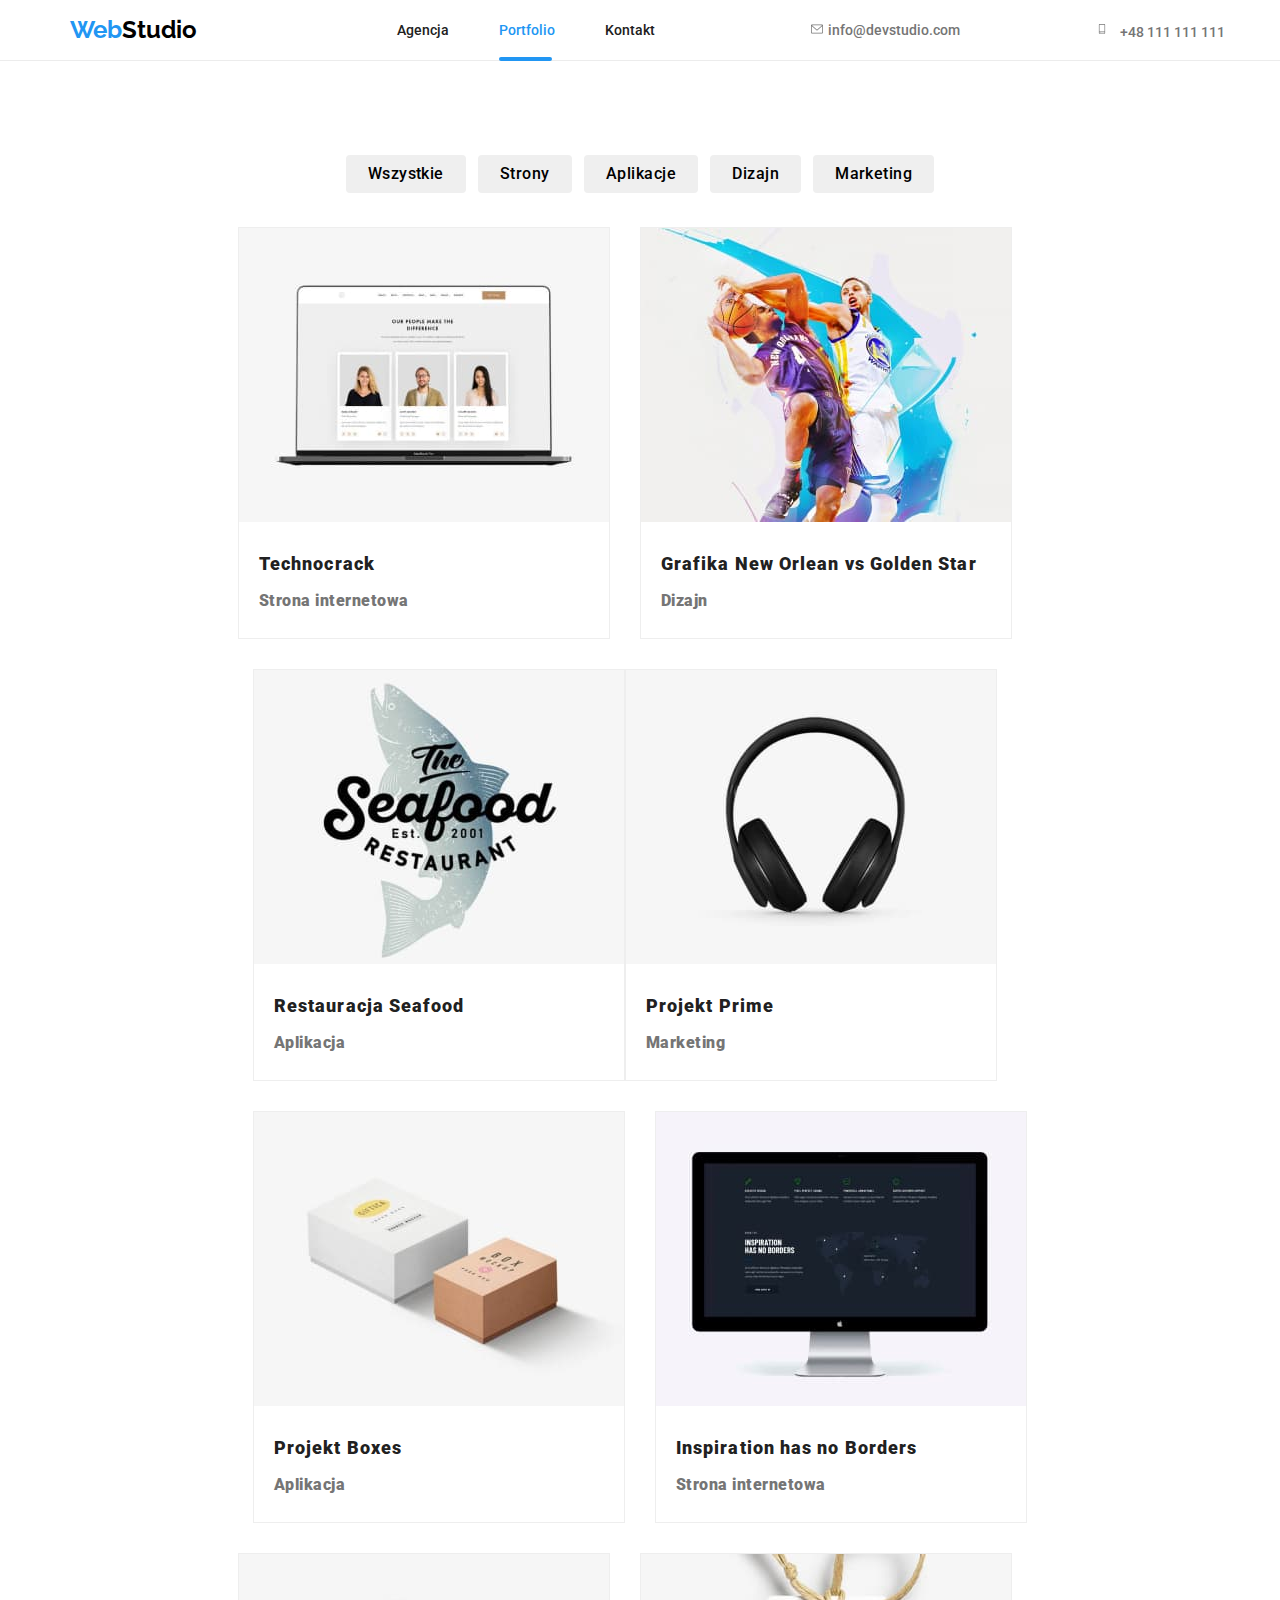
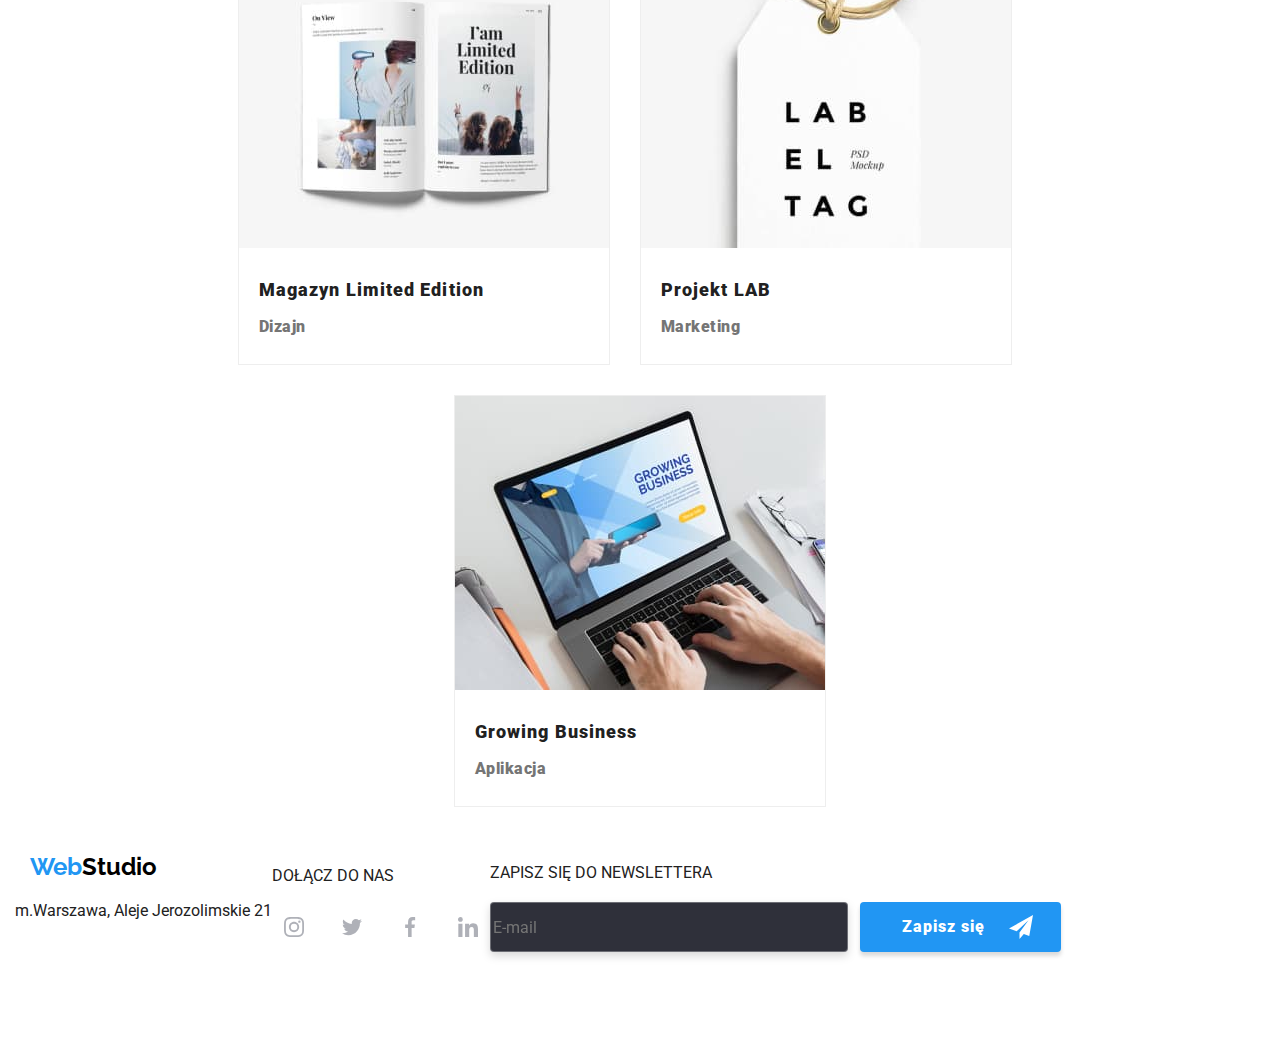
==== portfolio.html @ 09b1958a "próba1" ====
<!DOCTYPE html>
<html lang="pl">
  <head>
    <meta charset="utf-8" />
    <meta name="viewport" content="width=device-width, initial-scale=1.0" />
    <link rel="stylesheet" href="./css/modern-normalize.css" />
    <link rel="stylesheet" href="./css/main.min.css" />
    <link
      href="https://fonts.googleapis.com/css2?family=Raleway:wght@700&family=Roboto:wght@400;500;700;900&display=swap"
      rel="stylesheet"
    />
    <title>Portfolio</title>
  </head>
  <body>
    <header class="header">
      <div class="container container--header">
        <a class="logo" href="./index.html"
          ><span class="logo__webstudio">Web</span>Studio
        </a>
        <nav class="navigation">
          <a class="navigation__item links" href="./index.html">Agencja</a>
          <a
            class="navigation__item navigation__item-active links"
            href="./portfolio.html"
            >Portfolio</a
          >
          <a class="navigation__item links">Kontakt</a>
        </nav>
        <a
          class="links container__links container__links--margin"
          href="mailto:info@devstudio.com"
          ><svg class="links__envelope">
            <use href="./images/icons.svg#icon-envelope"></use>
          </svg>
          info@devstudio.com
        </a>
        <a class="links container__links" href="tel:+48 111 111 111"
          ><svg class="links__smartphone">
            <use href="./images/icons.svg#icon-smartphone"></use>
          </svg>
          +48 111 111 111
        </a>
      </div>
    </header>
    <main>
      <section class="section">
        <div class="container">
          <div class="buttons">
            <button class="buttons__item" type="button">Wszystkie</button>
            <button class="buttons__item" type="button">Strony</button>
            <button class="buttons__item" type="button">Aplikacje</button>
            <button class="buttons__item" type="button">Dizajn</button>
            <button class="buttons__item margin-zero" type="button">
              Marketing
            </button>
          </div>
        </div>
        <div class="container">
          <figure class="portfolio-figure">
            <div class="portfolio-img">
              <img
                src="./images/technocrack.jpg"
                alt="Laptop z włączoną stroną internetową."
                width="370"
                height="294"
              />
              <div class="portfolio-img__mask">
                Technocrack jest popularną platformą wykorzystywaną do
                rozpowszechniania koronawirusa. Firmy wykorzystują tę platformę
                do celów szpiegowskich i ataków na niezabezpieczone serwery
                konkurencji
              </div>
            </div>
            <figcaption class="portfolio-figcaption-item">
              Technocrack<br /><span class="portfolio-figcaption-item__span"
                >Strona internetowa</span
              >
            </figcaption>
          </figure>
          <figure class="portfolio-figure">
            <div class="portfolio-img">
              <img
                src="./images/graphics.jpg"
                alt="Dwaj mężczyźni grają w koszykówkę."
                width="370"
                height="294"
              />
              <div class="portfolio-img__mask">
                Technocrack jest popularną platformą wykorzystywaną do
                rozpowszechniania koronawirusa. Firmy wykorzystują tę platformę
                do celów szpiegowskich i ataków na niezabezpieczone serwery
                konkurencji
              </div>
            </div>
            <figcaption class="portfolio-figcaption-item">
              Grafika New Orlean vs Golden Star<br /><span
                class="portfolio-figcaption-item__span"
                >Dizajn</span
              >
            </figcaption>
          </figure>
          <figure class="portfolio-figure margin-zero">
            <div class="portfolio-img">
              <img
                src="./images/restaurant.jpg"
                alt="Logo restauracji Seafood."
                width="370"
                height="294"
              />
              <div class="portfolio-img__mask">
                Technocrack jest popularną platformą wykorzystywaną do
                rozpowszechniania koronawirusa. Firmy wykorzystują tę platformę
                do celów szpiegowskich i ataków na niezabezpieczone serwery
                konkurencji
              </div>
            </div>
            <figcaption class="portfolio-figcaption-item">
              Restauracja Seafood<br /><span
                class="portfolio-figcaption-item__span"
                >Aplikacja</span
              >
            </figcaption>
          </figure>
          <figure class="portfolio-figure">
            <div class="portfolio-img">
              <img
                src="./images/headphones.jpg"
                alt="Czarne słuchawki."
                width="370"
                height="294"
              />
              <div class="portfolio-img__mask">
                Technocrack jest popularną platformą wykorzystywaną do
                rozpowszechniania koronawirusa. Firmy wykorzystują tę platformę
                do celów szpiegowskich i ataków na niezabezpieczone serwery
                konkurencji
              </div>
            </div>
            <figcaption class="portfolio-figcaption-item">
              Projekt Prime<br /><span class="portfolio-figcaption-item__span"
                >Marketing</span
              >
            </figcaption>
          </figure>
          <figure class="portfolio-figure">
            <div class="portfolio-img">
              <img
                src="./images/boxes.jpg"
                alt="Białe i brązowe pudełko."
                width="370"
                height="294"
              />
              <div class="portfolio-img__mask">
                Technocrack jest popularną platformą wykorzystywaną do
                rozpowszechniania koronawirusa. Firmy wykorzystują tę platformę
                do celów szpiegowskich i ataków na niezabezpieczone serwery
                konkurencji
              </div>
            </div>
            <figcaption class="portfolio-figcaption-item">
              Projekt Boxes<br /><span class="portfolio-figcaption-item__span"
                >Aplikacja</span
              >
            </figcaption>
          </figure>
          <figure class="portfolio-figure margin-zero">
            <div class="portfolio-img">
              <img
                src="./images/monitor.jpg"
                alt="Monitor firmy Apple."
                width="370"
                height="294"
              />
              <div class="portfolio-img__mask">
                Technocrack jest popularną platformą wykorzystywaną do
                rozpowszechniania koronawirusa. Firmy wykorzystują tę platformę
                do celów szpiegowskich i ataków na niezabezpieczone serwery
                konkurencji
              </div>
            </div>
            <figcaption class="portfolio-figcaption-item">
              Inspiration has no Borders<br /><span
                class="portfolio-figcaption-item__span"
                >Strona internetowa</span
              >
            </figcaption>
          </figure>
          <figure class="portfolio-figure">
            <div class="portfolio-img">
              <img
                src="./images/book.jpg"
                alt="Magazyn zawierający kilka zdjęć."
                width="370"
                height="294"
              />
              <div class="portfolio-img__mask">
                Technocrack jest popularną platformą wykorzystywaną do
                rozpowszechniania koronawirusa. Firmy wykorzystują tę platformę
                do celów szpiegowskich i ataków na niezabezpieczone serwery
                konkurencji
              </div>
            </div>
            <figcaption class="portfolio-figcaption-item">
              Magazyn Limited Edition<br /><span
                class="portfolio-figcaption-item__span"
                >Dizajn</span
              >
            </figcaption>
          </figure>
          <figure class="portfolio-figure">
            <div class="portfolio-img">
              <img
                src="./images/lab.jpg"
                alt="Biała zawieszka z napisem."
                width="370"
                height="294"
              />
              <div class="portfolio-img__mask">
                Technocrack jest popularną platformą wykorzystywaną do
                rozpowszechniania koronawirusa. Firmy wykorzystują tę platformę
                do celów szpiegowskich i ataków na niezabezpieczone serwery
                konkurencji
              </div>
            </div>
            <figcaption class="portfolio-figcaption-item">
              Projekt LAB<br /><span class="portfolio-figcaption-item__span"
                >Marketing</span
              >
            </figcaption>
          </figure>
          <figure class="portfolio-figure margin-zero">
            <div class="portfolio-img">
              <img
                src="./images/laptop.jpg"
                alt="Laptop z włączoną stroną internetową."
                width="370"
                height="294"
              />
              <div class="portfolio-img__mask">
                Technocrack jest popularną platformą wykorzystywaną do
                rozpowszechniania koronawirusa. Firmy wykorzystują tę platformę
                do celów szpiegowskich i ataków na niezabezpieczone serwery
                konkurencji
              </div>
            </div>
            <figcaption class="portfolio-figcaption-item">
              Growing Business<br /><span
                class="portfolio-figcaption-item__span"
                >Aplikacja</span
              >
            </figcaption>
          </figure>
        </div>
      </section>
    </main>
    <footer class="footer">
      <div class="container container--footer">
        <div class="footer-contact">
          <a class="logo logo--footer" href="./index.html"
            ><span class="logo__webstudio">Web</span>Studio</a
          >
          <address class="font-style-normal">
            <span class="address-span">m.Warszawa, Aleje Jerozolimskie 21</span
            ><br />
            <a class="links links--footer" href="mailto:info@devstudio.com">
              info@example.com
            </a>
            <br />
            <a class="links links--footer" href="tel:+48 111 111 111">
              +48 111 111 111
            </a>
          </address>
        </div>
        <div class="join-for-us">
          <p>DOŁĄCZ DO NAS</p>
          <div class="social-ellipse social-ellipse--footer">
            <svg class="social-ellipse__icons">
              <use href="./images/icons.svg#icon-instagram"></use>
            </svg>
          </div>
          <div class="social-ellipse social-ellipse--footer">
            <svg class="social-ellipse__icons">
              <use href="./images/icons.svg#icon-twitter"></use>
            </svg>
          </div>
          <div class="social-ellipse social-ellipse--footer">
            <svg class="social-ellipse__icons">
              <use href="./images/icons.svg#icon-facebook"></use>
            </svg>
          </div>
          <div class="social-ellipse social-ellipse--footer margin-zero">
            <svg class="social-ellipse__icons">
              <use href="./images/icons.svg#icon-linkedin"></use>
            </svg>
          </div>
        </div>
        <div class="newsletter">
          <p>ZAPISZ SIĘ DO NEWSLETTERA</p>
          <form class="footer-form">
            <input
              class="footer-form__email"
              type="email"
              placeholder="E-mail"
            />
            <button class="footer-form__btn" type="submit">
              Zapisz się
              <svg class="form-newsletter-icon">
                <use href="./images/icons.svg#icon-send"></use>
              </svg>
            </button>
          </form>
        </div>
      </div>
    </footer>
  </body>
</html>
---- css/main.min.css ----
:root{--background-color: #2f303a;--main-color: #212121;--secondary-color: #ffffff;--hover-color: #2196f3;--main-font: "Roboto", sans-serif;--secondary-font: "Raleway", sans-serif}body{font-family:var(--main-font);color:var(--main-color)}h1,h2,p,ul{margin:0px}p,ul{padding:0}.font-style-normal{font-style:normal;line-height:1.714}.links{color:inherit;text-decoration:none;transition-property:color;transition-duration:250ms;transition-timing-function:cubic-bezier(0.4, 0, 0.2, 1)}.links:hover{color:var(--hover-color)}.links:focus{color:var(--hover-color)}.links--footer{font-size:14px;line-height:0.583;color:rgba(255,255,255,0.6);text-decoration:none;transition-property:color;transition-duration:250ms;transition-timing-function:cubic-bezier(0.4, 0, 0.2, 1)}.links--footer:hover,.links--footer:focus{color:var(--hover-color)}.links__envelope{width:16px;height:12px;fill:#757575;transition-property:fill;transition-duration:250ms;transition-timing-function:cubic-bezier(0.4, 0, 0.2, 1)}.links__smartphone{width:10px;height:16px;fill:#757575;margin-right:10px;transition-property:fill;transition-duration:250ms;transition-timing-function:cubic-bezier(0.4, 0, 0.2, 1)}.links:hover .links__envelope{fill:var(--hover-color)}.links:hover .links__smartphone{fill:var(--hover-color)}.links:focus .links__envelope{fill:var(--hover-color)}.links:focus .links__smartphone{fill:var(--hover-color)}.container{width:1200px;display:flex;align-items:center;justify-content:center;padding:0 15px}.container__links{display:none}.container--header{justify-content:space-between;background-color:var(--secondary-color)}.container--main-section{flex-direction:column;align-content:center;width:100%}.container__heading{color:var(--secondary-color);font-size:26px;line-height:1.615;padding-top:118px;text-align:center}@media screen and (min-width: 768px){.container__links{display:inline;font-size:12px;font-weight:500;line-height:1.167;color:#757575}}@media screen and (min-width: 1200px){.container{flex-wrap:wrap}.container--footer{justify-content:flex-start;padding-bottom:60px}.container__links{font-size:14px;line-height:1.143}.container__links--margin{margin-right:30px}.container__heading{font-size:44px;line-height:1.364;padding-top:200px}}.section{display:flex;flex-wrap:wrap;padding:60px 0;margin:0 auto}.section--bg{background-color:#f5f4fa}@media screen and (max-width: 1199px){.section--none{display:none}}@media screen and (min-width: 1200px){.section{padding:94px 0 0 0;justify-content:center}}.studio-button{border:none;font-size:16px;font-family:inherit;line-height:1.875;font-weight:900;cursor:pointer;color:var(--secondary-color);background-color:var(--hover-color);box-shadow:0px 4px 4px rgba(0,0,0,0.15);border-radius:4px;padding:10px 42px;margin-top:30px;margin-bottom:118px}@media screen and (min-width: 1200px){.studio-button{margin-bottom:200px}}.buttons{margin-bottom:34px}.buttons__item{font-size:16px;font-family:inherit;font-weight:500;line-height:1.625;letter-spacing:0.03em;cursor:pointer;text-align:center;border:none;border-radius:4px;padding:6px 22px;margin-right:8px;transition-property:color, background-color, box-shadow;transition-duration:250ms;transition-timing-function:cubic-bezier(0.4, 0, 0.2, 1)}.buttons__item:hover{background-color:var(--hover-color);color:var(--secondary-color);box-shadow:0px 3px 1px rgba(0,0,0,0.1),0px 1px 2px rgba(0,0,0,0.08),0px 2px 2px rgba(0,0,0,0.12)}.portfolio-figcaption-item{font-weight:900;font-size:18px;line-height:2;color:inherit;letter-spacing:0.06em;margin:24px 24px 20px 20px}.portfolio-figcaption-item__span{font-size:16px;line-height:1.875;color:#757575;letter-spacing:0.03em;padding-top:4px}.portfolio-figure{background-color:var(--secondary-color);margin-block-start:0em;margin-block-end:0em;margin-inline-start:0em;margin-inline-end:0em;margin-bottom:30px;margin-right:30px;border:1px solid #eeeeee;transition-property:box-shadow;transition-duration:250ms;transition-timing-function:cubic-bezier(0.4, 0, 0.2, 1)}.portfolio-figure:hover{box-shadow:0px 1px 1px rgba(0,0,0,0.12),0px 4px 4px rgba(0,0,0,0.06),1px 4px 6px rgba(0,0,0,0.16)}.portfolio-figure:hover .portfolio-img__mask,.portfolio-figure:focus .portfolio-img__mask{transform:translate(0, 0)}.portfolio-img{width:370px;height:294px;overflow:hidden;position:relative}.portfolio-img__mask{position:absolute;top:0;left:0;transform:translate(0, 100%);transition:transform 250ms linear;background-color:rgba(33,150,243,0.9);width:100%;height:100%;font-size:18px;line-height:1.556;letter-spacing:0.03em;color:var(--secondary-color);display:flex;padding:49px 45px 49px 25px}.logo{font-family:var(--secondary-font);font-size:24px;font-weight:700;line-height:1.167;color:#000000;text-decoration:none;padding:16px 0}.logo__webstudio{color:var(--hover-color)}@media screen and (min-width: 768px){.logo{font-family:var(--secondary-font);font-size:24px;font-weight:700;line-height:1.167;color:#000000;text-decoration:none;padding:16px 0 16px 15px}.logo__webstudio{color:var(--hover-color)}}@media screen and (min-width: 320px){.contact-column{display:none}}@media screen and (min-width: 768px){.footer-contact,.contact-column{display:flex;flex-direction:column}}@media screen and (min-width: 1200px){.contact-column{flex-direction:row}}.footer-form{margin-top:20px;display:flex;align-items:center;letter-spacing:0.03em;color:rgba(255,255,255,0.6)}.footer-form__email{background-color:var(--background-color);width:358px;height:50px;border:1px solid rgba(255,255,255,0.3);box-sizing:border-box;filter:drop-shadow(0px 4px 4px rgba(0,0,0,0.15));border-radius:4px;margin-right:12px}.footer-form__btn{display:flex;justify-content:center;align-items:center;padding:10px 28px 10px 42px;background-color:var(--hover-color);color:var(--secondary-color);box-shadow:0px 4px 4px rgba(0,0,0,0.15);border-radius:4px;border:none;font-weight:900;font-size:16px;line-height:1.875;text-align:center;letter-spacing:0.06em}.footer-form__btn:hover{cursor:pointer}.form-newsletter-icon{width:24px;height:24px;fill:var(--secondary-color);margin-left:24px}.header{border-bottom:1px solid #ececec;display:flex;justify-content:center}.modal-menu{width:40px;height:40px}.modal-menu:hover{fill:var(--hover-color)}@media screen and (min-width: 768px){.modal-menu{display:none}}.backdrop{position:fixed;top:0;left:0;width:100%;height:100%;background-color:rgba(0,0,0,0.2);opacity:1;transition:opacity 250ms linear}.is-hidden{visibility:hidden;opacity:0;pointer-events:none;transition:opacity 250ms linear, visibility 250ms linear}.modal{position:absolute;width:450px;min-height:581px;left:50%;top:50%;transform:translate(-50%, -50%);background-color:var(--secondary-color);box-shadow:0px 1px 3px rgba(0,0,0,0.12),0px 1px 1px rgba(0,0,0,0.14),0px 2px 1px rgba(0,0,0,0.2);border-radius:4px;display:flex;flex-direction:column;align-items:center}.modal__icon{width:30px;height:30px;position:absolute;top:8px;left:490px}.modal__heading{font-weight:900;font-size:20px;line-height:1.15;text-align:center;letter-spacing:0.03em;color:var(--main-color);padding:40px 40px 0px 40px;margin-bottom:12px}.is-hidden .modal{opacity:0;transition:opacity 250ms linear}.modal-form{display:flex;flex-wrap:wrap;flex-direction:column;width:370px}.modal-form__label{font-size:12px;line-height:1.167;letter-spacing:0.01em;color:#757575;margin-bottom:4px}.modal-form__input{width:auto;height:40px;border:1px solid rgba(33,33,33,0.2);box-sizing:border-box;border-radius:4px;margin-bottom:10px;padding-left:30px;outline:none;transition-property:border;transition-duration:250ms;transition-timing-function:cubic-bezier(0.4, 0, 0.2, 1)}.modal-form__textarea{width:auto;height:120px;border:1px solid rgba(33,33,33,0.2);box-sizing:border-box;border-radius:4px;resize:none;padding-left:15px;outline:none;transition-property:border;transition-duration:250ms;transition-timing-function:cubic-bezier(0.4, 0, 0.2, 1)}.modal-form__checkbox-label{font-size:12px;line-height:1.167;letter-spacing:0.03em;color:#757575;margin-top:20px;margin-bottom:30px}.modal-form__checkbox-label::before{display:inline-block;content:"";width:16px;height:16px;border:3px solid #000000;margin-right:7px}.modal-form__checkbox:checked+.modal-form__checkbox-label::before{background-color:var(--hover-color);border:none;border-radius:2px;background-image:url(../images/checkbox.svg);background-repeat:no-repeat;background-size:16px;background-position:center}.modal-form__textarea:focus{border:1px solid var(--hover-color)}.modal-form__submit{font-weight:900;font-size:16px;line-height:1.875;display:inline-block;align-items:center;text-align:center;letter-spacing:0.06em;color:var(--secondary-color);width:200px;margin-left:85px;margin-bottom:40px;background-color:var(--hover-color);box-shadow:0px 4px 4px rgba(0,0,0,0.15);border-radius:4px;border:none;padding:10px 0}.modal-form__input:focus{border:1px solid var(--hover-color)}.modal-form__input:focus+.person-icon,.modal-form__input:focus+.tel-icon,.modal-form__input:focus+.email-icon{fill:var(--hover-color)}.checkbox-label__link{color:var(--hover-color)}.modal-form__submit:hover,.modal__icon:hover{cursor:pointer}.person-icon{width:18px;height:18px;fill:var(--main-color);position:absolute;top:105px;left:50px;transition-property:fill;transition-duration:250ms;transition-timing-function:cubic-bezier(0.4, 0, 0.2, 1)}.tel-icon{width:18px;height:18px;fill:var(--main-color);position:absolute;top:175px;left:50px;transition-property:fill;transition-duration:250ms;transition-timing-function:cubic-bezier(0.4, 0, 0.2, 1)}.email-icon{width:18px;height:18px;fill:var(--main-color);position:absolute;top:240px;left:50px;transition-property:fill;transition-duration:250ms;transition-timing-function:cubic-bezier(0.4, 0, 0.2, 1)}@media screen and (min-width: 1200px){.modal{width:528px}.modal-form{width:448px}.modal-form__submit{margin-left:124px}}.navigation{display:none}@media screen and (min-width: 768px), (min-width: 1200px){.navigation{display:inline;margin-left:93px}.navigation__item{position:relative;font-size:14px;font-weight:500;line-height:1.143;margin-right:46px}.navigation__item-active{color:var(--hover-color)}.navigation__item-active::after{position:absolute;width:53px;height:4px;left:0;top:35px;background:var(--hover-color);content:"";border-radius:2px}}.main-section{max-width:100%;margin:0 auto;background-color:var(--background-color);background:linear-gradient(rgba(47,48,58,0.4), rgba(47,48,58,0.4)),url(../images/photo-bg-mobile.jpg),no-repeat;background-size:cover}@media (min-device-pixel-ratio: 2), (min-resolution: 192dpi), (min-resolution: 2dppx){.main-section{background:linear-gradient(rgba(47,48,58,0.4), rgba(47,48,58,0.4)),url(../images/photo-bg-mobile@2x.jpg),no-repeat;background-size:cover}}@media screen and (min-width: 768px){.main-section{background:linear-gradient(rgba(47,48,58,0.4), rgba(47,48,58,0.4)),url(../images/photo-bg-tablet.jpg),no-repeat;background-size:cover}}@media screen and (min-width: 768px) and (min-device-pixel-ratio: 2), screen and (min-width: 768px) and (min-resolution: 192dpi), screen and (min-width: 768px) and (min-resolution: 2dppx){.main-section{background:linear-gradient(rgba(47,48,58,0.4), rgba(47,48,58,0.4)),url(../images/photo-bg-tablet@2x.jpg),no-repeat;background-size:cover}}@media screen and (min-width: 1200px){.main-section{max-width:1600px;background:linear-gradient(rgba(47,48,58,0.4), rgba(47,48,58,0.4)),url(../images/photo-bg-desktop.jpg),no-repeat;background-size:cover}}@media screen and (min-width: 1200px) and (min-device-pixel-ratio: 2), screen and (min-width: 1200px) and (min-resolution: 192dpi), screen and (min-width: 1200px) and (min-resolution: 2dppx){.main-section{background:linear-gradient(rgba(47,48,58,0.4), rgba(47,48,58,0.4)),url(../images/photo-bg-desktop@2x.jpg),no-repeat;background-size:cover}}.heading{font-size:36px;line-height:1.167;margin-bottom:50px}.computer-app{font-weight:900;font-size:14px;line-height:1.143;text-align:center;letter-spacing:0.03em;text-transform:uppercase;color:var(--secondary-color);background-color:rgba(47,48,58,0.8);padding:27px 90px 27px 90px;position:absolute;top:208px}.mobile-app{font-weight:900;font-size:14px;line-height:1.143;text-align:center;letter-spacing:0.03em;text-transform:uppercase;color:var(--secondary-color);background-color:rgba(47,48,58,0.8);padding:27px 113px 27px 113px;position:absolute;top:208px}.graphic-solutions{font-weight:900;font-size:14px;line-height:1.143;text-align:center;letter-spacing:0.03em;text-transform:uppercase;color:var(--secondary-color);background-color:rgba(47,48,58,0.8);padding:27px 94px 27px 94px;position:absolute;top:208px}.list{list-style-type:none;display:flex;flex-direction:column;justify-content:center;align-items:center;flex-wrap:wrap;width:450px}.list__grid{flex-basis:calc(100% / 1)}.list__item{width:450px;font-size:14px;line-height:1.71;letter-spacing:0.03em;margin-bottom:30px}.list__header-item{width:auto;font-size:14px;font-weight:900;line-height:1.143;margin-bottom:10px}.list__icons{width:450px;height:120px;background:#f5f4fa;border-radius:4px;margin-bottom:30px}.list__img{margin-right:30px;display:flex;flex-wrap:nowrap;position:relative}.list-nesters{list-style-type:none;display:flex;flex-direction:column;align-items:center}@media screen and (min-width: 768px){.list{flex-direction:row;width:738px}.list__grid{flex-basis:calc(100% / 2)}.list__item{width:354px}.list__header-item{width:354px}.list__icons{width:354px}.list__img{margin-right:30px;display:flex;flex-wrap:nowrap;position:relative}}@media screen and (min-width: 1200px){.list{width:1170px}.list__grid{flex-basis:calc(100% / 4)}.list__item{width:270px;margin-bottom:0}.list__header-item{width:270px}.list__icons{width:270px}.list__img{margin-right:30px;display:flex;flex-wrap:nowrap;position:relative}}.section--bg{background-color:#f5f4fa}.team-photos{background-color:var(--secondary-color);text-align:center;margin-block-start:0em;margin-block-end:0em;margin-inline-start:0em;margin-inline-end:0em;box-shadow:0px 1px 3px rgba(0,0,0,0.12),0px 1px 1px rgba(0,0,0,0.14),0px 2px 1px rgba(0,0,0,0.2);border-radius:0px 0px 4px 4px}.team-photos__item{font-weight:500;font-size:16px;line-height:1.188;color:inherit;margin-top:30px;flex-direction:row}.team-photos__span{display:block;font-size:16px;line-height:1.188;color:#757575;margin-top:10px;padding-bottom:16px}.social-ellipse{display:inline-flex;align-items:center;justify-content:center;width:44px;height:44px;border-radius:100%;margin-right:10px;margin-bottom:30px;transition-property:background-color;transition-duration:250ms;transition-timing-function:cubic-bezier(0.4, 0, 0.2, 1)}.social-ellipse__icons{width:20px;height:20px;fill:#afb1b8;transition-property:fill;transition-duration:250ms;transition-timing-function:cubic-bezier(0.4, 0, 0.2, 1)}.social-ellipse:hover,.social-ellipse:focus{background-color:var(--hover-color);cursor:pointer}.social-ellipse--footer{margin-bottom:0;margin-top:20px;background-color:rgba(255,255,255,0.1)}.social-ellipse:hover .social-ellipse__icons,.social-ellipse:focus .social-ellipse__icons{fill:var(--secondary-color);cursor:pointer}.customer{display:inline-flex;align-items:center;justify-content:center;width:170px;height:92px;border:1px solid #afb1b8;box-sizing:border-box;border-radius:4px;margin-right:30px;transition-property:border-color;transition-duration:250ms;transition-timing-function:cubic-bezier(0.4, 0, 0.2, 1)}.customer__icon{width:106px;height:60px;fill:#afb1b8;transition-property:fill;transition-duration:250ms;transition-timing-function:cubic-bezier(0.4, 0, 0.2, 1)}.customer:hover,.customer:focus{border-color:var(--hover-color);cursor:pointer}.customer:hover .customer__icon,.customer:focus .customer__icon{fill:var(--hover-color);cursor:pointer}.margin-zero{margin-right:0}.visually-hidden{position:absolute !important;clip:rect(1px 1px 1px 1px);clip:rect(1px, 1px, 1px, 1px);padding:0 !important;border:0 !important;height:1px !important;width:1px !important;overflow:hidden}
/*# sourceMappingURL=main.min.css.map */
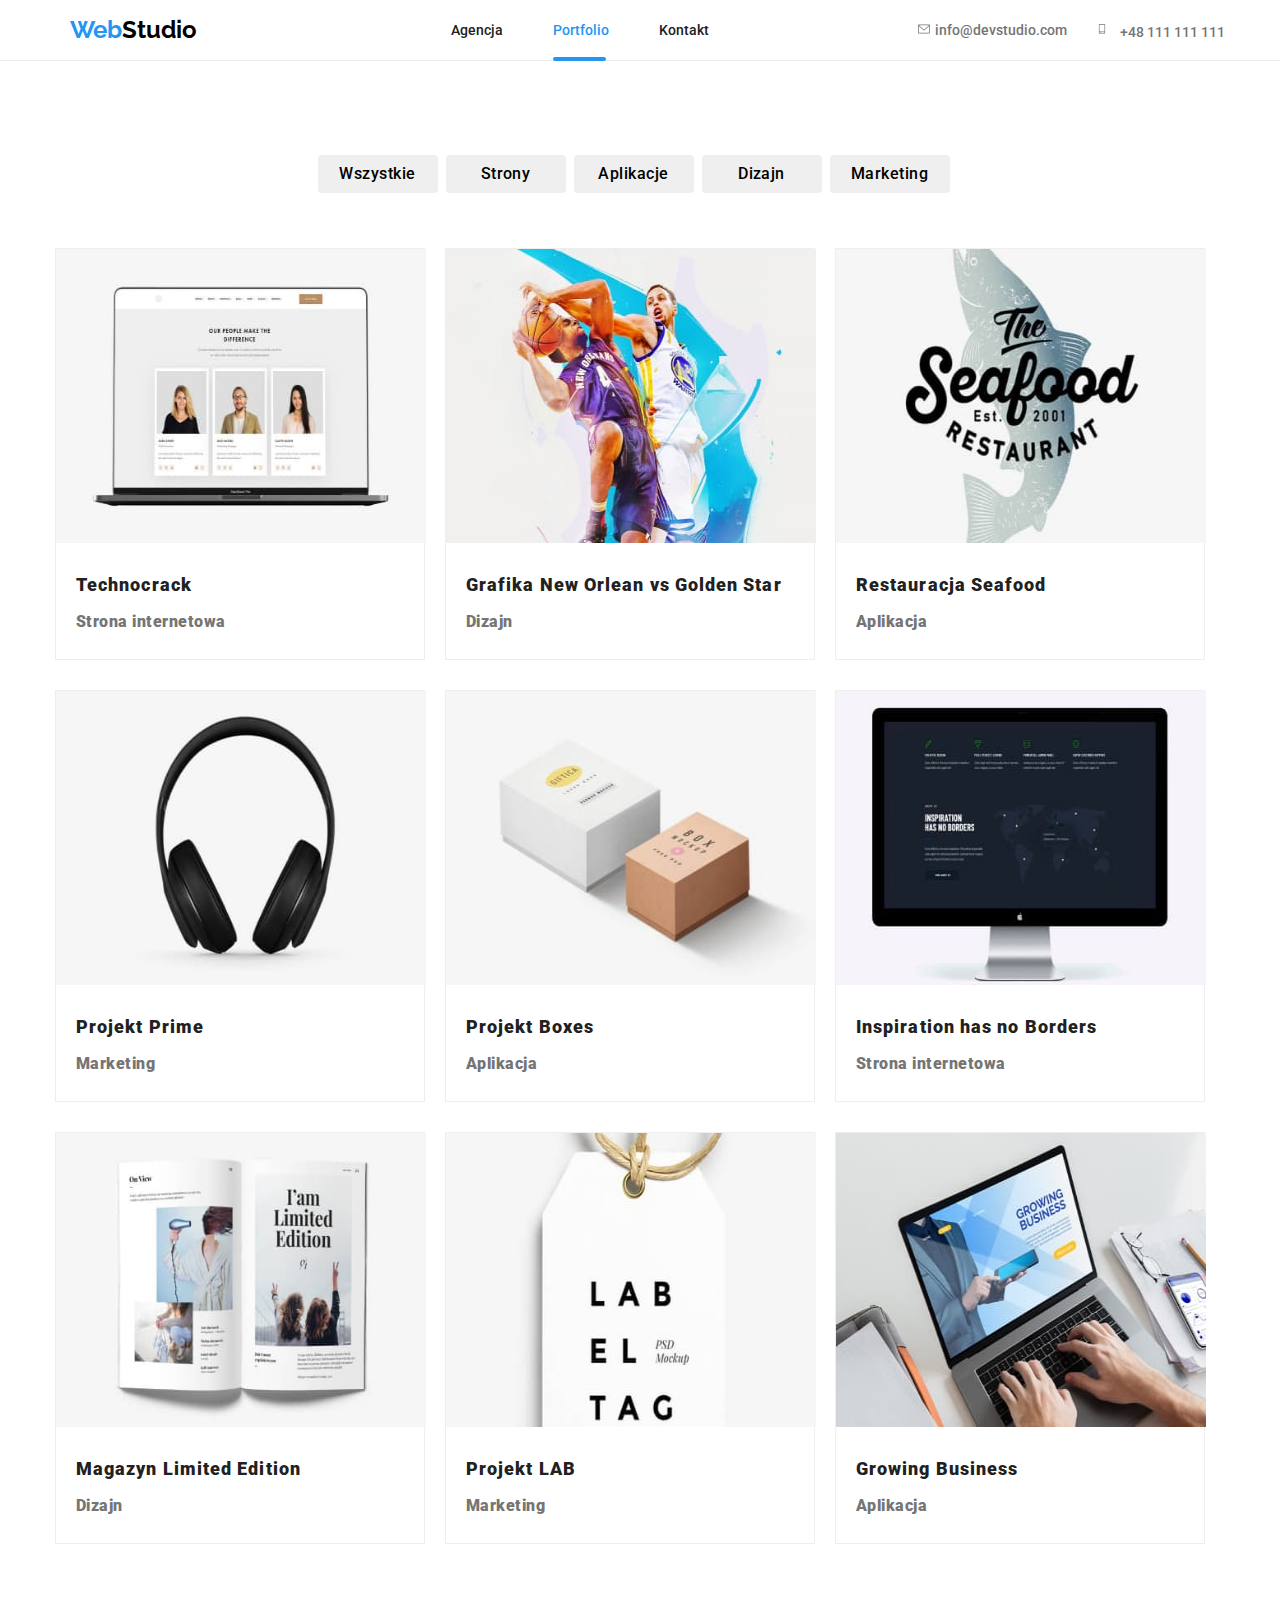
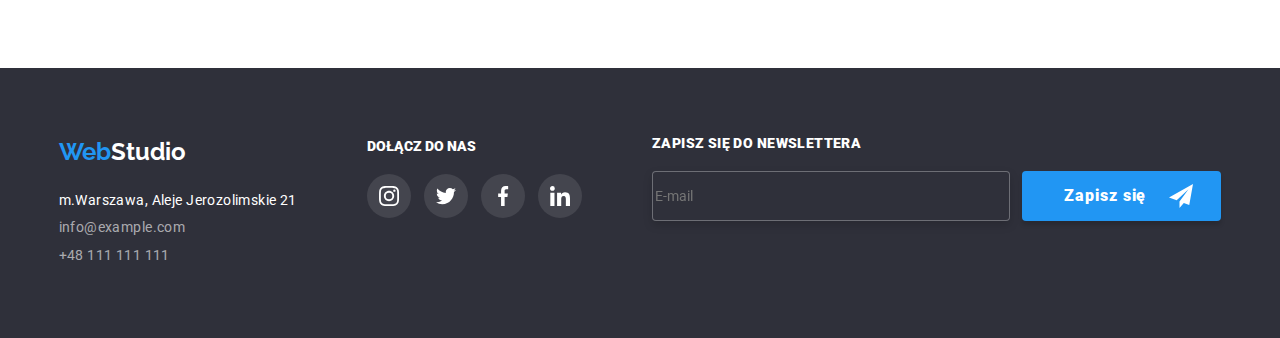
==== commit aee3ce21: "prawie koniec" ====
--- a/portfolio.html
+++ b/portfolio.html
@@ -17,6 +17,9 @@
         <a class="logo" href="./index.html"
           ><span class="logo__webstudio">Web</span>Studio
         </a>
+        <svg class="modal-menu">
+          <use href="#icon-menu"></use>
+        </svg>
         <nav class="navigation">
           <a class="navigation__item links" href="./index.html">Agencja</a>
           <a
@@ -26,230 +29,295 @@
           >
           <a class="navigation__item links">Kontakt</a>
         </nav>
-        <a
-          class="links container__links container__links--margin"
-          href="mailto:info@devstudio.com"
-          ><svg class="links__envelope">
-            <use href="./images/icons.svg#icon-envelope"></use>
-          </svg>
-          info@devstudio.com
-        </a>
-        <a class="links container__links" href="tel:+48 111 111 111"
-          ><svg class="links__smartphone">
-            <use href="./images/icons.svg#icon-smartphone"></use>
-          </svg>
-          +48 111 111 111
-        </a>
+        <div class="contact-column">
+          <a
+            class="links container__links container__links--margin"
+            href="mailto:info@devstudio.com"
+            ><svg class="links__envelope">
+              <use href="./images/icons.svg#icon-envelope"></use>
+            </svg>
+            info@devstudio.com
+          </a>
+          <a class="links container__links" href="tel:+48 111 111 111"
+            ><svg class="links__smartphone">
+              <use href="./images/icons.svg#icon-smartphone"></use>
+            </svg>
+            +48 111 111 111
+          </a>
+        </div>
       </div>
     </header>
     <main>
       <section class="section">
-        <div class="container">
+        <div class="container container__portfolio">
           <div class="buttons">
             <button class="buttons__item" type="button">Wszystkie</button>
             <button class="buttons__item" type="button">Strony</button>
             <button class="buttons__item" type="button">Aplikacje</button>
-            <button class="buttons__item" type="button">Dizajn</button>
-            <button class="buttons__item margin-zero" type="button">
+            <button class="buttons__item buttons__item--mobile" type="button">
+              Dizajn
+            </button>
+            <button
+              class="buttons__item buttons__item--mobile margin-zero"
+              type="button"
+            >
               Marketing
             </button>
           </div>
         </div>
         <div class="container">
-          <figure class="portfolio-figure">
-            <div class="portfolio-img">
-              <img
-                src="./images/technocrack.jpg"
-                alt="Laptop z włączoną stroną internetową."
-                width="370"
-                height="294"
-              />
-              <div class="portfolio-img__mask">
-                Technocrack jest popularną platformą wykorzystywaną do
-                rozpowszechniania koronawirusa. Firmy wykorzystują tę platformę
-                do celów szpiegowskich i ataków na niezabezpieczone serwery
-                konkurencji
-              </div>
-            </div>
-            <figcaption class="portfolio-figcaption-item">
-              Technocrack<br /><span class="portfolio-figcaption-item__span"
-                >Strona internetowa</span
-              >
-            </figcaption>
-          </figure>
-          <figure class="portfolio-figure">
-            <div class="portfolio-img">
-              <img
-                src="./images/graphics.jpg"
-                alt="Dwaj mężczyźni grają w koszykówkę."
-                width="370"
-                height="294"
-              />
-              <div class="portfolio-img__mask">
-                Technocrack jest popularną platformą wykorzystywaną do
-                rozpowszechniania koronawirusa. Firmy wykorzystują tę platformę
-                do celów szpiegowskich i ataków na niezabezpieczone serwery
-                konkurencji
-              </div>
-            </div>
-            <figcaption class="portfolio-figcaption-item">
-              Grafika New Orlean vs Golden Star<br /><span
-                class="portfolio-figcaption-item__span"
-                >Dizajn</span
-              >
-            </figcaption>
-          </figure>
-          <figure class="portfolio-figure margin-zero">
-            <div class="portfolio-img">
-              <img
-                src="./images/restaurant.jpg"
-                alt="Logo restauracji Seafood."
-                width="370"
-                height="294"
-              />
-              <div class="portfolio-img__mask">
-                Technocrack jest popularną platformą wykorzystywaną do
-                rozpowszechniania koronawirusa. Firmy wykorzystują tę platformę
-                do celów szpiegowskich i ataków na niezabezpieczone serwery
-                konkurencji
-              </div>
-            </div>
-            <figcaption class="portfolio-figcaption-item">
-              Restauracja Seafood<br /><span
-                class="portfolio-figcaption-item__span"
-                >Aplikacja</span
-              >
-            </figcaption>
-          </figure>
-          <figure class="portfolio-figure">
-            <div class="portfolio-img">
-              <img
-                src="./images/headphones.jpg"
-                alt="Czarne słuchawki."
-                width="370"
-                height="294"
-              />
-              <div class="portfolio-img__mask">
-                Technocrack jest popularną platformą wykorzystywaną do
-                rozpowszechniania koronawirusa. Firmy wykorzystują tę platformę
-                do celów szpiegowskich i ataków na niezabezpieczone serwery
-                konkurencji
-              </div>
-            </div>
-            <figcaption class="portfolio-figcaption-item">
-              Projekt Prime<br /><span class="portfolio-figcaption-item__span"
-                >Marketing</span
-              >
-            </figcaption>
-          </figure>
-          <figure class="portfolio-figure">
-            <div class="portfolio-img">
-              <img
-                src="./images/boxes.jpg"
-                alt="Białe i brązowe pudełko."
-                width="370"
-                height="294"
-              />
-              <div class="portfolio-img__mask">
-                Technocrack jest popularną platformą wykorzystywaną do
-                rozpowszechniania koronawirusa. Firmy wykorzystują tę platformę
-                do celów szpiegowskich i ataków na niezabezpieczone serwery
-                konkurencji
-              </div>
-            </div>
-            <figcaption class="portfolio-figcaption-item">
-              Projekt Boxes<br /><span class="portfolio-figcaption-item__span"
-                >Aplikacja</span
-              >
-            </figcaption>
-          </figure>
-          <figure class="portfolio-figure margin-zero">
-            <div class="portfolio-img">
-              <img
-                src="./images/monitor.jpg"
-                alt="Monitor firmy Apple."
-                width="370"
-                height="294"
-              />
-              <div class="portfolio-img__mask">
-                Technocrack jest popularną platformą wykorzystywaną do
-                rozpowszechniania koronawirusa. Firmy wykorzystują tę platformę
-                do celów szpiegowskich i ataków na niezabezpieczone serwery
-                konkurencji
-              </div>
-            </div>
-            <figcaption class="portfolio-figcaption-item">
-              Inspiration has no Borders<br /><span
-                class="portfolio-figcaption-item__span"
-                >Strona internetowa</span
-              >
-            </figcaption>
-          </figure>
-          <figure class="portfolio-figure">
-            <div class="portfolio-img">
-              <img
-                src="./images/book.jpg"
-                alt="Magazyn zawierający kilka zdjęć."
-                width="370"
-                height="294"
-              />
-              <div class="portfolio-img__mask">
-                Technocrack jest popularną platformą wykorzystywaną do
-                rozpowszechniania koronawirusa. Firmy wykorzystują tę platformę
-                do celów szpiegowskich i ataków na niezabezpieczone serwery
-                konkurencji
-              </div>
-            </div>
-            <figcaption class="portfolio-figcaption-item">
-              Magazyn Limited Edition<br /><span
-                class="portfolio-figcaption-item__span"
-                >Dizajn</span
-              >
-            </figcaption>
-          </figure>
-          <figure class="portfolio-figure">
-            <div class="portfolio-img">
-              <img
-                src="./images/lab.jpg"
-                alt="Biała zawieszka z napisem."
-                width="370"
-                height="294"
-              />
-              <div class="portfolio-img__mask">
-                Technocrack jest popularną platformą wykorzystywaną do
-                rozpowszechniania koronawirusa. Firmy wykorzystują tę platformę
-                do celów szpiegowskich i ataków na niezabezpieczone serwery
-                konkurencji
-              </div>
-            </div>
-            <figcaption class="portfolio-figcaption-item">
-              Projekt LAB<br /><span class="portfolio-figcaption-item__span"
-                >Marketing</span
-              >
-            </figcaption>
-          </figure>
-          <figure class="portfolio-figure margin-zero">
-            <div class="portfolio-img">
-              <img
-                src="./images/laptop.jpg"
-                alt="Laptop z włączoną stroną internetową."
-                width="370"
-                height="294"
-              />
-              <div class="portfolio-img__mask">
-                Technocrack jest popularną platformą wykorzystywaną do
-                rozpowszechniania koronawirusa. Firmy wykorzystują tę platformę
-                do celów szpiegowskich i ataków na niezabezpieczone serwery
-                konkurencji
-              </div>
-            </div>
-            <figcaption class="portfolio-figcaption-item">
-              Growing Business<br /><span
-                class="portfolio-figcaption-item__span"
-                >Aplikacja</span
-              >
-            </figcaption>
-          </figure>
+          <ul class="list">
+            <li class="portfolio-grid">
+              <figure class="portfolio-figure">
+                <div class="portfolio-img">
+                  <img
+                    src="./images/technocrack-desktop.jpg"
+                    srcset="
+                      ./images/technocrack-mobile.jpg 450w,
+                      ./images/technocrack-tablet.jpg 354w
+                    "
+                    alt="Laptop z włączoną stroną internetową."
+                    width="100%"
+                    height="100%"
+                  />
+                  <div class="portfolio-img__mask">
+                    Technocrack jest popularną platformą wykorzystywaną do
+                    rozpowszechniania koronawirusa. Firmy wykorzystują tę
+                    platformę do celów szpiegowskich i ataków na
+                    niezabezpieczone serwery konkurencji
+                  </div>
+                </div>
+                <figcaption class="portfolio-figcaption-item">
+                  Technocrack<br /><span class="portfolio-figcaption-item__span"
+                    >Strona internetowa</span
+                  >
+                </figcaption>
+              </figure>
+            </li>
+            <li class="portfolio-grid">
+              <figure class="portfolio-figure">
+                <div class="portfolio-img">
+                  <img
+                    src="./images/graphics-desktop.jpg"
+                    srcset="
+                      ./images/graphics-mobile.jpg 450w,
+                      ./images/graphics-tablet.jpg 354w
+                    "
+                    alt="Dwaj mężczyźni grają w koszykówkę."
+                    width="100%"
+                    height="100%"
+                  />
+                  <div class="portfolio-img__mask">
+                    Technocrack jest popularną platformą wykorzystywaną do
+                    rozpowszechniania koronawirusa. Firmy wykorzystują tę
+                    platformę do celów szpiegowskich i ataków na
+                    niezabezpieczone serwery konkurencji
+                  </div>
+                </div>
+                <figcaption class="portfolio-figcaption-item">
+                  Grafika New Orlean vs Golden Star<br /><span
+                    class="portfolio-figcaption-item__span"
+                    >Dizajn</span
+                  >
+                </figcaption>
+              </figure>
+            </li>
+            <li class="portfolio-grid">
+              <figure class="portfolio-figure margin-zero">
+                <div class="portfolio-img">
+                  <img
+                    src="./images/restaurant-desktop.jpg"
+                    srcset="
+                      ./images/restaurant-mobile.jpg 450w,
+                      ./images/restaurant-tablet.jpg 354w
+                    "
+                    alt="Logo restauracji Seafood."
+                    width="100%"
+                    height="100%"
+                  />
+                  <div class="portfolio-img__mask">
+                    Technocrack jest popularną platformą wykorzystywaną do
+                    rozpowszechniania koronawirusa. Firmy wykorzystują tę
+                    platformę do celów szpiegowskich i ataków na
+                    niezabezpieczone serwery konkurencji
+                  </div>
+                </div>
+                <figcaption class="portfolio-figcaption-item">
+                  Restauracja Seafood<br /><span
+                    class="portfolio-figcaption-item__span"
+                    >Aplikacja</span
+                  >
+                </figcaption>
+              </figure>
+            </li>
+            <li class="portfolio-grid">
+              <figure class="portfolio-figure">
+                <div class="portfolio-img">
+                  <img
+                    src="./images/headphones-desktop.jpg"
+                    srcset="
+                      ./images/headphones-mobile.jpg 450w,
+                      ./images/headphones-tablet.jpg 354w
+                    "
+                    alt="Czarne słuchawki."
+                    width="100%"
+                    height="100%"
+                  />
+                  <div class="portfolio-img__mask">
+                    Technocrack jest popularną platformą wykorzystywaną do
+                    rozpowszechniania koronawirusa. Firmy wykorzystują tę
+                    platformę do celów szpiegowskich i ataków na
+                    niezabezpieczone serwery konkurencji
+                  </div>
+                </div>
+                <figcaption class="portfolio-figcaption-item">
+                  Projekt Prime<br /><span
+                    class="portfolio-figcaption-item__span"
+                    >Marketing</span
+                  >
+                </figcaption>
+              </figure>
+            </li>
+            <li class="portfolio-grid">
+              <figure class="portfolio-figure">
+                <div class="portfolio-img">
+                  <img
+                    src="./images/boxes-desktop.jpg"
+                    srcset="
+                      ./images/boxes-mobile.jpg 450w,
+                      ./images/boxes-tablet.jpg 354w
+                    "
+                    alt="Białe i brązowe pudełko."
+                    width="100%"
+                    height="100%"
+                  />
+                  <div class="portfolio-img__mask">
+                    Technocrack jest popularną platformą wykorzystywaną do
+                    rozpowszechniania koronawirusa. Firmy wykorzystują tę
+                    platformę do celów szpiegowskich i ataków na
+                    niezabezpieczone serwery konkurencji
+                  </div>
+                </div>
+                <figcaption class="portfolio-figcaption-item">
+                  Projekt Boxes<br /><span
+                    class="portfolio-figcaption-item__span"
+                    >Aplikacja</span
+                  >
+                </figcaption>
+              </figure>
+            </li>
+            <li class="portfolio-grid">
+              <figure class="portfolio-figure margin-zero">
+                <div class="portfolio-img">
+                  <img
+                    src="./images/monitor-desktop.jpg"
+                    srcset="
+                      ./images/monitor-mobile.jpg 450w,
+                      ./images/monitor-tablet.jpg 354w
+                    "
+                    alt="Monitor firmy Apple."
+                    width="100%"
+                    height="100%"
+                  />
+                  <div class="portfolio-img__mask">
+                    Technocrack jest popularną platformą wykorzystywaną do
+                    rozpowszechniania koronawirusa. Firmy wykorzystują tę
+                    platformę do celów szpiegowskich i ataków na
+                    niezabezpieczone serwery konkurencji
+                  </div>
+                </div>
+                <figcaption class="portfolio-figcaption-item">
+                  Inspiration has no Borders<br /><span
+                    class="portfolio-figcaption-item__span"
+                    >Strona internetowa</span
+                  >
+                </figcaption>
+              </figure>
+            </li>
+            <li class="portfolio-grid">
+              <figure class="portfolio-figure">
+                <div class="portfolio-img">
+                  <img
+                    src="./images/book-desktop.jpg"
+                    srcset="
+                      ./images/book-mobile.jpg 450w,
+                      ./images/book-tablet.jpg 354w
+                    "
+                    alt="Magazyn zawierający kilka zdjęć."
+                    width="100%"
+                    height="100%"
+                  />
+                  <div class="portfolio-img__mask">
+                    Technocrack jest popularną platformą wykorzystywaną do
+                    rozpowszechniania koronawirusa. Firmy wykorzystują tę
+                    platformę do celów szpiegowskich i ataków na
+                    niezabezpieczone serwery konkurencji
+                  </div>
+                </div>
+                <figcaption class="portfolio-figcaption-item">
+                  Magazyn Limited Edition<br /><span
+                    class="portfolio-figcaption-item__span"
+                    >Dizajn</span
+                  >
+                </figcaption>
+              </figure>
+            </li>
+            <li class="portfolio-grid">
+              <figure class="portfolio-figure">
+                <div class="portfolio-img">
+                  <img
+                    src="./images/lab-desktop.jpg"
+                    srcset="
+                      ./images/lab-mobile.jpg 450w,
+                      ./images/lab-tablet.jpg 354w
+                    "
+                    alt="Biała zawieszka z napisem."
+                    width="100%"
+                    height="100%"
+                  />
+                  <div class="portfolio-img__mask">
+                    Technocrack jest popularną platformą wykorzystywaną do
+                    rozpowszechniania koronawirusa. Firmy wykorzystują tę
+                    platformę do celów szpiegowskich i ataków na
+                    niezabezpieczone serwery konkurencji
+                  </div>
+                </div>
+                <figcaption class="portfolio-figcaption-item">
+                  Projekt LAB<br /><span class="portfolio-figcaption-item__span"
+                    >Marketing</span
+                  >
+                </figcaption>
+              </figure>
+            </li>
+            <li class="portfolio-grid">
+              <figure class="portfolio-figure margin-zero">
+                <div class="portfolio-img">
+                  <img
+                    src="./images/laptop-desktop.jpg"
+                    srcset="
+                      ./images/laptop-mobile.jpg 450w,
+                      ./images/laptop-tablet.jpg 354w
+                    "
+                    alt="Laptop z włączoną stroną internetową."
+                    width="100%"
+                    height="100%"
+                  />
+                  <div class="portfolio-img__mask">
+                    Technocrack jest popularną platformą wykorzystywaną do
+                    rozpowszechniania koronawirusa. Firmy wykorzystują tę
+                    platformę do celów szpiegowskich i ataków na
+                    niezabezpieczone serwery konkurencji
+                  </div>
+                </div>
+                <figcaption class="portfolio-figcaption-item">
+                  Growing Business<br /><span
+                    class="portfolio-figcaption-item__span"
+                    >Aplikacja</span
+                  >
+                </figcaption>
+              </figure>
+            </li>
+          </ul>
         </div>
       </section>
     </main>
@@ -259,7 +327,7 @@
           <a class="logo logo--footer" href="./index.html"
             ><span class="logo__webstudio">Web</span>Studio</a
           >
-          <address class="font-style-normal">
+          <address class="address-footer">
             <span class="address-span">m.Warszawa, Aleje Jerozolimskie 21</span
             ><br />
             <a class="links links--footer" href="mailto:info@devstudio.com">
@@ -314,3 +382,199 @@
     </footer>
   </body>
 </html>
+<!-- <div class="container">
+          <figure class="portfolio-figure">
+            <div class="portfolio-img">
+              <img
+                src="./images/technocrack.jpg"
+                alt="Laptop z włączoną stroną internetową."
+                width="370"
+                height="294"
+              />
+              <div class="portfolio-img__mask">
+                Technocrack jest popularną platformą wykorzystywaną do
+                rozpowszechniania koronawirusa. Firmy wykorzystują tę platformę
+                do celów szpiegowskich i ataków na niezabezpieczone serwery
+                konkurencji
+              </div>
+            </div>
+            <figcaption class="portfolio-figcaption-item">
+              Technocrack<br /><span class="portfolio-figcaption-item__span"
+                >Strona internetowa</span
+              >
+            </figcaption>
+          </figure>
+          <figure class="portfolio-figure">
+            <div class="portfolio-img">
+              <img
+                src="./images/graphics.jpg"
+                alt="Dwaj mężczyźni grają w koszykówkę."
+                width="370"
+                height="294"
+              />
+              <div class="portfolio-img__mask">
+                Technocrack jest popularną platformą wykorzystywaną do
+                rozpowszechniania koronawirusa. Firmy wykorzystują tę platformę
+                do celów szpiegowskich i ataków na niezabezpieczone serwery
+                konkurencji
+              </div>
+            </div>
+            <figcaption class="portfolio-figcaption-item">
+              Grafika New Orlean vs Golden Star<br /><span
+                class="portfolio-figcaption-item__span"
+                >Dizajn</span
+              >
+            </figcaption>
+          </figure>
+          <figure class="portfolio-figure margin-zero">
+            <div class="portfolio-img">
+              <img
+                src="./images/restaurant.jpg"
+                alt="Logo restauracji Seafood."
+                width="370"
+                height="294"
+              />
+              <div class="portfolio-img__mask">
+                Technocrack jest popularną platformą wykorzystywaną do
+                rozpowszechniania koronawirusa. Firmy wykorzystują tę platformę
+                do celów szpiegowskich i ataków na niezabezpieczone serwery
+                konkurencji
+              </div>
+            </div>
+            <figcaption class="portfolio-figcaption-item">
+              Restauracja Seafood<br /><span
+                class="portfolio-figcaption-item__span"
+                >Aplikacja</span
+              >
+            </figcaption>
+          </figure>
+          <figure class="portfolio-figure">
+            <div class="portfolio-img">
+              <img
+                src="./images/headphones.jpg"
+                alt="Czarne słuchawki."
+                width="370"
+                height="294"
+              />
+              <div class="portfolio-img__mask">
+                Technocrack jest popularną platformą wykorzystywaną do
+                rozpowszechniania koronawirusa. Firmy wykorzystują tę platformę
+                do celów szpiegowskich i ataków na niezabezpieczone serwery
+                konkurencji
+              </div>
+            </div>
+            <figcaption class="portfolio-figcaption-item">
+              Projekt Prime<br /><span class="portfolio-figcaption-item__span"
+                >Marketing</span
+              >
+            </figcaption>
+          </figure>
+          <figure class="portfolio-figure">
+            <div class="portfolio-img">
+              <img
+                src="./images/boxes.jpg"
+                alt="Białe i brązowe pudełko."
+                width="370"
+                height="294"
+              />
+              <div class="portfolio-img__mask">
+                Technocrack jest popularną platformą wykorzystywaną do
+                rozpowszechniania koronawirusa. Firmy wykorzystują tę platformę
+                do celów szpiegowskich i ataków na niezabezpieczone serwery
+                konkurencji
+              </div>
+            </div>
+            <figcaption class="portfolio-figcaption-item">
+              Projekt Boxes<br /><span class="portfolio-figcaption-item__span"
+                >Aplikacja</span
+              >
+            </figcaption>
+          </figure>
+          <figure class="portfolio-figure margin-zero">
+            <div class="portfolio-img">
+              <img
+                src="./images/monitor.jpg"
+                alt="Monitor firmy Apple."
+                width="370"
+                height="294"
+              />
+              <div class="portfolio-img__mask">
+                Technocrack jest popularną platformą wykorzystywaną do
+                rozpowszechniania koronawirusa. Firmy wykorzystują tę platformę
+                do celów szpiegowskich i ataków na niezabezpieczone serwery
+                konkurencji
+              </div>
+            </div>
+            <figcaption class="portfolio-figcaption-item">
+              Inspiration has no Borders<br /><span
+                class="portfolio-figcaption-item__span"
+                >Strona internetowa</span
+              >
+            </figcaption>
+          </figure>
+          <figure class="portfolio-figure">
+            <div class="portfolio-img">
+              <img
+                src="./images/book.jpg"
+                alt="Magazyn zawierający kilka zdjęć."
+                width="370"
+                height="294"
+              />
+              <div class="portfolio-img__mask">
+                Technocrack jest popularną platformą wykorzystywaną do
+                rozpowszechniania koronawirusa. Firmy wykorzystują tę platformę
+                do celów szpiegowskich i ataków na niezabezpieczone serwery
+                konkurencji
+              </div>
+            </div>
+            <figcaption class="portfolio-figcaption-item">
+              Magazyn Limited Edition<br /><span
+                class="portfolio-figcaption-item__span"
+                >Dizajn</span
+              >
+            </figcaption>
+          </figure>
+          <figure class="portfolio-figure">
+            <div class="portfolio-img">
+              <img
+                src="./images/lab.jpg"
+                alt="Biała zawieszka z napisem."
+                width="370"
+                height="294"
+              />
+              <div class="portfolio-img__mask">
+                Technocrack jest popularną platformą wykorzystywaną do
+                rozpowszechniania koronawirusa. Firmy wykorzystują tę platformę
+                do celów szpiegowskich i ataków na niezabezpieczone serwery
+                konkurencji
+              </div>
+            </div>
+            <figcaption class="portfolio-figcaption-item">
+              Projekt LAB<br /><span class="portfolio-figcaption-item__span"
+                >Marketing</span
+              >
+            </figcaption>
+          </figure>
+          <figure class="portfolio-figure margin-zero">
+            <div class="portfolio-img">
+              <img
+                src="./images/laptop.jpg"
+                alt="Laptop z włączoną stroną internetową."
+                width="370"
+                height="294"
+              />
+              <div class="portfolio-img__mask">
+                Technocrack jest popularną platformą wykorzystywaną do
+                rozpowszechniania koronawirusa. Firmy wykorzystują tę platformę
+                do celów szpiegowskich i ataków na niezabezpieczone serwery
+                konkurencji
+              </div>
+            </div>
+            <figcaption class="portfolio-figcaption-item">
+              Growing Business<br /><span
+                class="portfolio-figcaption-item__span"
+                >Aplikacja</span
+              >
+            </figcaption>
+          </figure>
+        </div> -->
--- a/css/main.min.css
+++ b/css/main.min.css
@@ -1,2 +1,2 @@
-:root{--background-color: #2f303a;--main-color: #212121;--secondary-color: #ffffff;--hover-color: #2196f3;--main-font: "Roboto", sans-serif;--secondary-font: "Raleway", sans-serif}body{font-family:var(--main-font);color:var(--main-color)}h1,h2,p,ul{margin:0px}p,ul{padding:0}.font-style-normal{font-style:normal;line-height:1.714}.links{color:inherit;text-decoration:none;transition-property:color;transition-duration:250ms;transition-timing-function:cubic-bezier(0.4, 0, 0.2, 1)}.links:hover{color:var(--hover-color)}.links:focus{color:var(--hover-color)}.links--footer{font-size:14px;line-height:0.583;color:rgba(255,255,255,0.6);text-decoration:none;transition-property:color;transition-duration:250ms;transition-timing-function:cubic-bezier(0.4, 0, 0.2, 1)}.links--footer:hover,.links--footer:focus{color:var(--hover-color)}.links__envelope{width:16px;height:12px;fill:#757575;transition-property:fill;transition-duration:250ms;transition-timing-function:cubic-bezier(0.4, 0, 0.2, 1)}.links__smartphone{width:10px;height:16px;fill:#757575;margin-right:10px;transition-property:fill;transition-duration:250ms;transition-timing-function:cubic-bezier(0.4, 0, 0.2, 1)}.links:hover .links__envelope{fill:var(--hover-color)}.links:hover .links__smartphone{fill:var(--hover-color)}.links:focus .links__envelope{fill:var(--hover-color)}.links:focus .links__smartphone{fill:var(--hover-color)}.container{width:1200px;display:flex;align-items:center;justify-content:center;padding:0 15px}.container__links{display:none}.container--header{justify-content:space-between;background-color:var(--secondary-color)}.container--main-section{flex-direction:column;align-content:center;width:100%}.container__heading{color:var(--secondary-color);font-size:26px;line-height:1.615;padding-top:118px;text-align:center}@media screen and (min-width: 768px){.container__links{display:inline;font-size:12px;font-weight:500;line-height:1.167;color:#757575}}@media screen and (min-width: 1200px){.container{flex-wrap:wrap}.container--footer{justify-content:flex-start;padding-bottom:60px}.container__links{font-size:14px;line-height:1.143}.container__links--margin{margin-right:30px}.container__heading{font-size:44px;line-height:1.364;padding-top:200px}}.section{display:flex;flex-wrap:wrap;padding:60px 0;margin:0 auto}.section--bg{background-color:#f5f4fa}@media screen and (max-width: 1199px){.section--none{display:none}}@media screen and (min-width: 1200px){.section{padding:94px 0 0 0;justify-content:center}}.studio-button{border:none;font-size:16px;font-family:inherit;line-height:1.875;font-weight:900;cursor:pointer;color:var(--secondary-color);background-color:var(--hover-color);box-shadow:0px 4px 4px rgba(0,0,0,0.15);border-radius:4px;padding:10px 42px;margin-top:30px;margin-bottom:118px}@media screen and (min-width: 1200px){.studio-button{margin-bottom:200px}}.buttons{margin-bottom:34px}.buttons__item{font-size:16px;font-family:inherit;font-weight:500;line-height:1.625;letter-spacing:0.03em;cursor:pointer;text-align:center;border:none;border-radius:4px;padding:6px 22px;margin-right:8px;transition-property:color, background-color, box-shadow;transition-duration:250ms;transition-timing-function:cubic-bezier(0.4, 0, 0.2, 1)}.buttons__item:hover{background-color:var(--hover-color);color:var(--secondary-color);box-shadow:0px 3px 1px rgba(0,0,0,0.1),0px 1px 2px rgba(0,0,0,0.08),0px 2px 2px rgba(0,0,0,0.12)}.portfolio-figcaption-item{font-weight:900;font-size:18px;line-height:2;color:inherit;letter-spacing:0.06em;margin:24px 24px 20px 20px}.portfolio-figcaption-item__span{font-size:16px;line-height:1.875;color:#757575;letter-spacing:0.03em;padding-top:4px}.portfolio-figure{background-color:var(--secondary-color);margin-block-start:0em;margin-block-end:0em;margin-inline-start:0em;margin-inline-end:0em;margin-bottom:30px;margin-right:30px;border:1px solid #eeeeee;transition-property:box-shadow;transition-duration:250ms;transition-timing-function:cubic-bezier(0.4, 0, 0.2, 1)}.portfolio-figure:hover{box-shadow:0px 1px 1px rgba(0,0,0,0.12),0px 4px 4px rgba(0,0,0,0.06),1px 4px 6px rgba(0,0,0,0.16)}.portfolio-figure:hover .portfolio-img__mask,.portfolio-figure:focus .portfolio-img__mask{transform:translate(0, 0)}.portfolio-img{width:370px;height:294px;overflow:hidden;position:relative}.portfolio-img__mask{position:absolute;top:0;left:0;transform:translate(0, 100%);transition:transform 250ms linear;background-color:rgba(33,150,243,0.9);width:100%;height:100%;font-size:18px;line-height:1.556;letter-spacing:0.03em;color:var(--secondary-color);display:flex;padding:49px 45px 49px 25px}.logo{font-family:var(--secondary-font);font-size:24px;font-weight:700;line-height:1.167;color:#000000;text-decoration:none;padding:16px 0}.logo__webstudio{color:var(--hover-color)}@media screen and (min-width: 768px){.logo{font-family:var(--secondary-font);font-size:24px;font-weight:700;line-height:1.167;color:#000000;text-decoration:none;padding:16px 0 16px 15px}.logo__webstudio{color:var(--hover-color)}}@media screen and (min-width: 320px){.contact-column{display:none}}@media screen and (min-width: 768px){.footer-contact,.contact-column{display:flex;flex-direction:column}}@media screen and (min-width: 1200px){.contact-column{flex-direction:row}}.footer-form{margin-top:20px;display:flex;align-items:center;letter-spacing:0.03em;color:rgba(255,255,255,0.6)}.footer-form__email{background-color:var(--background-color);width:358px;height:50px;border:1px solid rgba(255,255,255,0.3);box-sizing:border-box;filter:drop-shadow(0px 4px 4px rgba(0,0,0,0.15));border-radius:4px;margin-right:12px}.footer-form__btn{display:flex;justify-content:center;align-items:center;padding:10px 28px 10px 42px;background-color:var(--hover-color);color:var(--secondary-color);box-shadow:0px 4px 4px rgba(0,0,0,0.15);border-radius:4px;border:none;font-weight:900;font-size:16px;line-height:1.875;text-align:center;letter-spacing:0.06em}.footer-form__btn:hover{cursor:pointer}.form-newsletter-icon{width:24px;height:24px;fill:var(--secondary-color);margin-left:24px}.header{border-bottom:1px solid #ececec;display:flex;justify-content:center}.modal-menu{width:40px;height:40px}.modal-menu:hover{fill:var(--hover-color)}@media screen and (min-width: 768px){.modal-menu{display:none}}.backdrop{position:fixed;top:0;left:0;width:100%;height:100%;background-color:rgba(0,0,0,0.2);opacity:1;transition:opacity 250ms linear}.is-hidden{visibility:hidden;opacity:0;pointer-events:none;transition:opacity 250ms linear, visibility 250ms linear}.modal{position:absolute;width:450px;min-height:581px;left:50%;top:50%;transform:translate(-50%, -50%);background-color:var(--secondary-color);box-shadow:0px 1px 3px rgba(0,0,0,0.12),0px 1px 1px rgba(0,0,0,0.14),0px 2px 1px rgba(0,0,0,0.2);border-radius:4px;display:flex;flex-direction:column;align-items:center}.modal__icon{width:30px;height:30px;position:absolute;top:8px;left:490px}.modal__heading{font-weight:900;font-size:20px;line-height:1.15;text-align:center;letter-spacing:0.03em;color:var(--main-color);padding:40px 40px 0px 40px;margin-bottom:12px}.is-hidden .modal{opacity:0;transition:opacity 250ms linear}.modal-form{display:flex;flex-wrap:wrap;flex-direction:column;width:370px}.modal-form__label{font-size:12px;line-height:1.167;letter-spacing:0.01em;color:#757575;margin-bottom:4px}.modal-form__input{width:auto;height:40px;border:1px solid rgba(33,33,33,0.2);box-sizing:border-box;border-radius:4px;margin-bottom:10px;padding-left:30px;outline:none;transition-property:border;transition-duration:250ms;transition-timing-function:cubic-bezier(0.4, 0, 0.2, 1)}.modal-form__textarea{width:auto;height:120px;border:1px solid rgba(33,33,33,0.2);box-sizing:border-box;border-radius:4px;resize:none;padding-left:15px;outline:none;transition-property:border;transition-duration:250ms;transition-timing-function:cubic-bezier(0.4, 0, 0.2, 1)}.modal-form__checkbox-label{font-size:12px;line-height:1.167;letter-spacing:0.03em;color:#757575;margin-top:20px;margin-bottom:30px}.modal-form__checkbox-label::before{display:inline-block;content:"";width:16px;height:16px;border:3px solid #000000;margin-right:7px}.modal-form__checkbox:checked+.modal-form__checkbox-label::before{background-color:var(--hover-color);border:none;border-radius:2px;background-image:url(../images/checkbox.svg);background-repeat:no-repeat;background-size:16px;background-position:center}.modal-form__textarea:focus{border:1px solid var(--hover-color)}.modal-form__submit{font-weight:900;font-size:16px;line-height:1.875;display:inline-block;align-items:center;text-align:center;letter-spacing:0.06em;color:var(--secondary-color);width:200px;margin-left:85px;margin-bottom:40px;background-color:var(--hover-color);box-shadow:0px 4px 4px rgba(0,0,0,0.15);border-radius:4px;border:none;padding:10px 0}.modal-form__input:focus{border:1px solid var(--hover-color)}.modal-form__input:focus+.person-icon,.modal-form__input:focus+.tel-icon,.modal-form__input:focus+.email-icon{fill:var(--hover-color)}.checkbox-label__link{color:var(--hover-color)}.modal-form__submit:hover,.modal__icon:hover{cursor:pointer}.person-icon{width:18px;height:18px;fill:var(--main-color);position:absolute;top:105px;left:50px;transition-property:fill;transition-duration:250ms;transition-timing-function:cubic-bezier(0.4, 0, 0.2, 1)}.tel-icon{width:18px;height:18px;fill:var(--main-color);position:absolute;top:175px;left:50px;transition-property:fill;transition-duration:250ms;transition-timing-function:cubic-bezier(0.4, 0, 0.2, 1)}.email-icon{width:18px;height:18px;fill:var(--main-color);position:absolute;top:240px;left:50px;transition-property:fill;transition-duration:250ms;transition-timing-function:cubic-bezier(0.4, 0, 0.2, 1)}@media screen and (min-width: 1200px){.modal{width:528px}.modal-form{width:448px}.modal-form__submit{margin-left:124px}}.navigation{display:none}@media screen and (min-width: 768px), (min-width: 1200px){.navigation{display:inline;margin-left:93px}.navigation__item{position:relative;font-size:14px;font-weight:500;line-height:1.143;margin-right:46px}.navigation__item-active{color:var(--hover-color)}.navigation__item-active::after{position:absolute;width:53px;height:4px;left:0;top:35px;background:var(--hover-color);content:"";border-radius:2px}}.main-section{max-width:100%;margin:0 auto;background-color:var(--background-color);background:linear-gradient(rgba(47,48,58,0.4), rgba(47,48,58,0.4)),url(../images/photo-bg-mobile.jpg),no-repeat;background-size:cover}@media (min-device-pixel-ratio: 2), (min-resolution: 192dpi), (min-resolution: 2dppx){.main-section{background:linear-gradient(rgba(47,48,58,0.4), rgba(47,48,58,0.4)),url(../images/photo-bg-mobile@2x.jpg),no-repeat;background-size:cover}}@media screen and (min-width: 768px){.main-section{background:linear-gradient(rgba(47,48,58,0.4), rgba(47,48,58,0.4)),url(../images/photo-bg-tablet.jpg),no-repeat;background-size:cover}}@media screen and (min-width: 768px) and (min-device-pixel-ratio: 2), screen and (min-width: 768px) and (min-resolution: 192dpi), screen and (min-width: 768px) and (min-resolution: 2dppx){.main-section{background:linear-gradient(rgba(47,48,58,0.4), rgba(47,48,58,0.4)),url(../images/photo-bg-tablet@2x.jpg),no-repeat;background-size:cover}}@media screen and (min-width: 1200px){.main-section{max-width:1600px;background:linear-gradient(rgba(47,48,58,0.4), rgba(47,48,58,0.4)),url(../images/photo-bg-desktop.jpg),no-repeat;background-size:cover}}@media screen and (min-width: 1200px) and (min-device-pixel-ratio: 2), screen and (min-width: 1200px) and (min-resolution: 192dpi), screen and (min-width: 1200px) and (min-resolution: 2dppx){.main-section{background:linear-gradient(rgba(47,48,58,0.4), rgba(47,48,58,0.4)),url(../images/photo-bg-desktop@2x.jpg),no-repeat;background-size:cover}}.heading{font-size:36px;line-height:1.167;margin-bottom:50px}.computer-app{font-weight:900;font-size:14px;line-height:1.143;text-align:center;letter-spacing:0.03em;text-transform:uppercase;color:var(--secondary-color);background-color:rgba(47,48,58,0.8);padding:27px 90px 27px 90px;position:absolute;top:208px}.mobile-app{font-weight:900;font-size:14px;line-height:1.143;text-align:center;letter-spacing:0.03em;text-transform:uppercase;color:var(--secondary-color);background-color:rgba(47,48,58,0.8);padding:27px 113px 27px 113px;position:absolute;top:208px}.graphic-solutions{font-weight:900;font-size:14px;line-height:1.143;text-align:center;letter-spacing:0.03em;text-transform:uppercase;color:var(--secondary-color);background-color:rgba(47,48,58,0.8);padding:27px 94px 27px 94px;position:absolute;top:208px}.list{list-style-type:none;display:flex;flex-direction:column;justify-content:center;align-items:center;flex-wrap:wrap;width:450px}.list__grid{flex-basis:calc(100% / 1)}.list__item{width:450px;font-size:14px;line-height:1.71;letter-spacing:0.03em;margin-bottom:30px}.list__header-item{width:auto;font-size:14px;font-weight:900;line-height:1.143;margin-bottom:10px}.list__icons{width:450px;height:120px;background:#f5f4fa;border-radius:4px;margin-bottom:30px}.list__img{margin-right:30px;display:flex;flex-wrap:nowrap;position:relative}.list-nesters{list-style-type:none;display:flex;flex-direction:column;align-items:center}@media screen and (min-width: 768px){.list{flex-direction:row;width:738px}.list__grid{flex-basis:calc(100% / 2)}.list__item{width:354px}.list__header-item{width:354px}.list__icons{width:354px}.list__img{margin-right:30px;display:flex;flex-wrap:nowrap;position:relative}}@media screen and (min-width: 1200px){.list{width:1170px}.list__grid{flex-basis:calc(100% / 4)}.list__item{width:270px;margin-bottom:0}.list__header-item{width:270px}.list__icons{width:270px}.list__img{margin-right:30px;display:flex;flex-wrap:nowrap;position:relative}}.section--bg{background-color:#f5f4fa}.team-photos{background-color:var(--secondary-color);text-align:center;margin-block-start:0em;margin-block-end:0em;margin-inline-start:0em;margin-inline-end:0em;box-shadow:0px 1px 3px rgba(0,0,0,0.12),0px 1px 1px rgba(0,0,0,0.14),0px 2px 1px rgba(0,0,0,0.2);border-radius:0px 0px 4px 4px}.team-photos__item{font-weight:500;font-size:16px;line-height:1.188;color:inherit;margin-top:30px;flex-direction:row}.team-photos__span{display:block;font-size:16px;line-height:1.188;color:#757575;margin-top:10px;padding-bottom:16px}.social-ellipse{display:inline-flex;align-items:center;justify-content:center;width:44px;height:44px;border-radius:100%;margin-right:10px;margin-bottom:30px;transition-property:background-color;transition-duration:250ms;transition-timing-function:cubic-bezier(0.4, 0, 0.2, 1)}.social-ellipse__icons{width:20px;height:20px;fill:#afb1b8;transition-property:fill;transition-duration:250ms;transition-timing-function:cubic-bezier(0.4, 0, 0.2, 1)}.social-ellipse:hover,.social-ellipse:focus{background-color:var(--hover-color);cursor:pointer}.social-ellipse--footer{margin-bottom:0;margin-top:20px;background-color:rgba(255,255,255,0.1)}.social-ellipse:hover .social-ellipse__icons,.social-ellipse:focus .social-ellipse__icons{fill:var(--secondary-color);cursor:pointer}.customer{display:inline-flex;align-items:center;justify-content:center;width:170px;height:92px;border:1px solid #afb1b8;box-sizing:border-box;border-radius:4px;margin-right:30px;transition-property:border-color;transition-duration:250ms;transition-timing-function:cubic-bezier(0.4, 0, 0.2, 1)}.customer__icon{width:106px;height:60px;fill:#afb1b8;transition-property:fill;transition-duration:250ms;transition-timing-function:cubic-bezier(0.4, 0, 0.2, 1)}.customer:hover,.customer:focus{border-color:var(--hover-color);cursor:pointer}.customer:hover .customer__icon,.customer:focus .customer__icon{fill:var(--hover-color);cursor:pointer}.margin-zero{margin-right:0}.visually-hidden{position:absolute !important;clip:rect(1px 1px 1px 1px);clip:rect(1px, 1px, 1px, 1px);padding:0 !important;border:0 !important;height:1px !important;width:1px !important;overflow:hidden}
+:root{--background-color: #2f303a;--main-color: #212121;--secondary-color: #ffffff;--hover-color: #2196f3;--main-font: "Roboto", sans-serif;--secondary-font: "Raleway", sans-serif}body{font-family:var(--main-font);color:var(--main-color)}h1,h2,p,ul{margin:0px}p,ul{padding:0}.links{color:inherit;text-decoration:none;transition-property:color;transition-duration:250ms;transition-timing-function:cubic-bezier(0.4, 0, 0.2, 1)}.links:hover{color:var(--hover-color)}.links:focus{color:var(--hover-color)}.links--footer{font-size:14px;line-height:0.583;color:rgba(255,255,255,0.6);letter-spacing:0.03em;transition-property:color;transition-duration:250ms;transition-timing-function:cubic-bezier(0.4, 0, 0.2, 1)}.links--footer:hover,.links--footer:focus{color:var(--hover-color)}.links__envelope{width:16px;height:12px;fill:#757575;transition-property:fill;transition-duration:250ms;transition-timing-function:cubic-bezier(0.4, 0, 0.2, 1)}.links__smartphone{width:10px;height:16px;fill:#757575;margin-right:10px;transition-property:fill;transition-duration:250ms;transition-timing-function:cubic-bezier(0.4, 0, 0.2, 1)}.links:hover .links__envelope{fill:var(--hover-color)}.links:hover .links__smartphone{fill:var(--hover-color)}.links:focus .links__envelope{fill:var(--hover-color)}.links:focus .links__smartphone{fill:var(--hover-color)}.container{width:1200px;display:flex;align-items:center;justify-content:center;padding:0 15px}.container__links{display:none}.container--header{justify-content:space-between;background-color:var(--secondary-color)}.container--main-section{flex-direction:column;align-content:center;width:100%}.container__heading{color:var(--secondary-color);font-size:26px;line-height:1.615;padding-top:118px;text-align:center}.container--section{flex-direction:column}.container--footer{flex-direction:column;padding-bottom:60px;width:auto;flex-wrap:wrap;flex-basis:calc(100% / 1)}.container__portfolio{align-items:flex-start;justify-content:center}@media screen and (min-width: 768px){.container__links{display:inline;font-size:12px;font-weight:500;line-height:1.167;color:#757575}.container--footer{flex-direction:row;align-items:center;flex-basis:calc(100% / 2)}.container__portfolio{align-items:center;justify-content:center}}@media screen and (min-width: 1200px){.container{flex-wrap:wrap}.container--footer{flex-basis:calc(100% / 3);justify-content:center}.container__links{font-size:14px;line-height:1.143}.container__links--margin{margin-right:30px}.container__heading{font-size:44px;line-height:1.364;padding-top:200px}}.section{display:flex;flex-wrap:wrap;padding:60px 0;margin:0 auto}.section--bg{background-color:#f5f4fa}@media screen and (max-width: 1199px){.section--none{display:none}}@media screen and (min-width: 1200px){.section{padding:94px 0;justify-content:center}}.studio-button{border:none;font-size:16px;font-family:inherit;line-height:1.875;font-weight:900;cursor:pointer;color:var(--secondary-color);background-color:var(--hover-color);box-shadow:0px 4px 4px rgba(0,0,0,0.15);border-radius:4px;padding:10px 42px;margin-top:30px;margin-bottom:118px}@media screen and (min-width: 1200px){.studio-button{margin-bottom:200px}}.buttons{margin-bottom:40px;list-style-type:none;display:flex;justify-content:flex-start;align-items:flex-start;flex-wrap:wrap;flex-direction:row;width:392px}.buttons__item{width:120px;font-size:16px;font-family:inherit;font-weight:500;line-height:1.625;letter-spacing:0.03em;cursor:pointer;text-align:center;border:none;border-radius:4px;padding:6px 0;margin-right:8px;margin-bottom:15px;transition-property:color, background-color, box-shadow;transition-duration:250ms;transition-timing-function:cubic-bezier(0.4, 0, 0.2, 1)}.buttons__grid{flex-basis:calc(100% / 3)}.buttons__item:hover{background-color:var(--hover-color);color:var(--secondary-color);box-shadow:0px 3px 1px rgba(0,0,0,0.1),0px 1px 2px rgba(0,0,0,0.08),0px 2px 2px rgba(0,0,0,0.12)}.buttons .buttons__item--mobile{margin-bottom:0}@media screen and (min-width: 768px){.buttons{width:645px}}.portfolio-figcaption-item{font-weight:900;font-size:18px;line-height:2;color:inherit;letter-spacing:0.06em;margin:24px 24px 20px 20px}.portfolio-figcaption-item__span{font-size:16px;line-height:1.875;color:#757575;letter-spacing:0.03em;padding-top:4px}.portfolio-grid{flex-basis:calc(100% / 1)}.portfolio-figure{background-color:var(--secondary-color);margin-block-start:0em;margin-block-end:0em;margin-inline-start:0em;margin-inline-end:0em;margin-bottom:30px;border:1px solid #eeeeee;transition-property:box-shadow;transition-duration:250ms;transition-timing-function:cubic-bezier(0.4, 0, 0.2, 1)}.portfolio-figure:hover{box-shadow:0px 1px 1px rgba(0,0,0,0.12),0px 4px 4px rgba(0,0,0,0.06),1px 4px 6px rgba(0,0,0,0.16)}.portfolio-figure:hover .portfolio-img__mask,.portfolio-figure:focus .portfolio-img__mask{transform:translate(0, 0)}.portfolio-img{width:450px;height:294px;overflow:hidden;position:relative}.portfolio-img__mask{position:absolute;top:0;left:0;transform:translate(0, 100%);transition:transform 250ms linear;background-color:rgba(33,150,243,0.9);width:100%;height:100%;font-size:18px;line-height:1.556;letter-spacing:0.03em;color:var(--secondary-color);display:flex;padding:49px 45px 49px 25px}@media screen and (min-width: 768px){.portfolio-img,.portfolio-figure{width:354px}.portfolio-grid{flex-basis:calc(100% / 2)}}@media screen and (min-width: 1200px){.portfolio-grid{flex-basis:calc(100% / 3)}.portfolio-img,.portfolio-figure{width:370px}}.logo{font-family:var(--secondary-font);font-size:24px;font-weight:700;line-height:1.167;color:#000000;text-decoration:none;padding:16px 0}.logo__webstudio{color:var(--hover-color)}.logo--footer{color:var(--secondary-color);padding:60px 0 0 0;margin-bottom:20px}@media screen and (min-width: 768px){.logo{padding:16px 0 16px 15px}.logo--footer{padding:60px 0 0 0}}@media screen and (min-width: 1200px){.logo--footer{padding:60px 0 0 0}}.footer{background-color:var(--background-color);flex-direction:column;align-items:center;justify-content:center}.footer-contact,.contact-column{display:flex;flex-direction:column;align-items:center;justify-content:center}.address-footer{font-style:normal;line-height:1.714;text-align:center;margin-bottom:60px}.join-for-us{text-align:center;color:var(--secondary-color);font-size:14px;font-weight:900;line-height:1.143;text-transform:uppercase;margin-bottom:60px}.address-span{font-size:14px;line-height:1.714;color:var(--secondary-color);text-align:center;letter-spacing:0.03em}.newsletter{font-weight:900;font-size:14px;line-height:1.143;letter-spacing:0.03em;text-transform:uppercase;color:var(--secondary-color);text-align:center}.footer .social-ellipse__icons{fill:var(--secondary-color)}@media screen and (min-width: 320px){.contact-column{display:none}}@media screen and (min-width: 768px){.contact-column{display:flex;flex-direction:column}.join-for-us{padding-top:25px;margin-left:144px}}@media screen and (min-width: 1200px){.contact-column{flex-direction:row}.footer-contact{align-items:flex-start}.footer{align-content:center;align-items:center;justify-content:center}.address-footer{text-align:left;margin-bottom:0}.join-for-us{text-align:left;margin-left:70px;margin-right:70px;padding-top:70px}.newsletter{padding-top:30px;text-align:left}}.footer-form{margin-top:20px;display:flex;flex-direction:column;align-items:center;letter-spacing:0.03em;color:rgba(255,255,255,0.6)}.footer-form__email{background-color:var(--background-color);width:450px;height:50px;border:1px solid rgba(255,255,255,0.3);box-sizing:border-box;filter:drop-shadow(0px 4px 4px rgba(0,0,0,0.15));border-radius:4px;margin-bottom:20px}.footer-form__btn{display:flex;justify-content:center;align-items:center;padding:10px 28px 10px 42px;background-color:var(--hover-color);color:var(--secondary-color);box-shadow:0px 4px 4px rgba(0,0,0,0.15);border-radius:4px;border:none;font-weight:900;font-size:16px;line-height:1.875;text-align:center;letter-spacing:0.06em}.footer-form__btn:hover{cursor:pointer}.form-newsletter-icon{width:24px;height:24px;fill:var(--secondary-color);margin-left:23px}@media screen and (min-width: 1200px){.footer-form{flex-direction:row;align-items:baseline}.footer-form__email{width:358px;margin-right:12px}}.header{border-bottom:1px solid #ececec;display:flex;justify-content:center}.modal-menu{width:40px;height:40px}.modal-menu:hover{fill:var(--hover-color)}@media screen and (min-width: 768px){.modal-menu{display:none}}.backdrop{position:fixed;top:0;left:0;width:100%;height:100%;background-color:rgba(0,0,0,0.2);opacity:1;transition:opacity 250ms linear}.is-hidden{visibility:hidden;opacity:0;pointer-events:none;transition:opacity 250ms linear, visibility 250ms linear}.modal{position:absolute;width:450px;min-height:581px;left:50%;top:50%;transform:translate(-50%, -50%);background-color:var(--secondary-color);box-shadow:0px 1px 3px rgba(0,0,0,0.12),0px 1px 1px rgba(0,0,0,0.14),0px 2px 1px rgba(0,0,0,0.2);border-radius:4px;display:flex;flex-direction:column;align-items:center}.modal__icon{width:30px;height:30px;position:absolute;top:8px;left:412px}.modal__heading{font-weight:900;font-size:20px;line-height:1.15;text-align:center;letter-spacing:0.03em;color:var(--main-color);padding:40px 40px 0px 40px;margin-bottom:12px}.is-hidden .modal{opacity:0;transition:opacity 250ms linear}.modal-form{display:flex;flex-wrap:wrap;flex-direction:column;width:370px}.modal-form__label{font-size:12px;line-height:1.167;letter-spacing:0.01em;color:#757575;margin-bottom:4px}.modal-form__input{width:auto;height:40px;border:1px solid rgba(33,33,33,0.2);box-sizing:border-box;border-radius:4px;margin-bottom:10px;padding-left:30px;outline:none;transition-property:border;transition-duration:250ms;transition-timing-function:cubic-bezier(0.4, 0, 0.2, 1)}.modal-form__textarea{width:auto;height:120px;border:1px solid rgba(33,33,33,0.2);box-sizing:border-box;border-radius:4px;resize:none;padding-left:15px;outline:none;transition-property:border;transition-duration:250ms;transition-timing-function:cubic-bezier(0.4, 0, 0.2, 1)}.modal-form__checkbox-label{font-size:12px;line-height:1.167;letter-spacing:0.03em;color:#757575;margin-top:20px;margin-bottom:30px}.modal-form__checkbox-label::before{display:inline-block;content:"";width:16px;height:16px;border:3px solid #000000;margin-right:7px}.modal-form__checkbox:checked+.modal-form__checkbox-label::before{background-color:var(--hover-color);border:none;border-radius:2px;background-image:url(../images/checkbox.svg);background-repeat:no-repeat;background-size:16px;background-position:center}.modal-form__textarea:focus{border:1px solid var(--hover-color)}.modal-form__submit{font-weight:900;font-size:16px;line-height:1.875;display:inline-block;align-items:center;text-align:center;letter-spacing:0.06em;color:var(--secondary-color);width:200px;margin-left:85px;margin-bottom:40px;background-color:var(--hover-color);box-shadow:0px 4px 4px rgba(0,0,0,0.15);border-radius:4px;border:none;padding:10px 0}.modal-form__input:focus{border:1px solid var(--hover-color)}.modal-form__input:focus+.person-icon,.modal-form__input:focus+.tel-icon,.modal-form__input:focus+.email-icon{fill:var(--hover-color)}.checkbox-label__link{color:var(--hover-color)}.modal-form__submit:hover,.modal__icon:hover{cursor:pointer}.person-icon{width:18px;height:18px;fill:var(--main-color);position:absolute;top:125px;left:50px;transition-property:fill;transition-duration:250ms;transition-timing-function:cubic-bezier(0.4, 0, 0.2, 1)}.tel-icon{width:18px;height:18px;fill:var(--main-color);position:absolute;top:195px;left:50px;transition-property:fill;transition-duration:250ms;transition-timing-function:cubic-bezier(0.4, 0, 0.2, 1)}.email-icon{width:18px;height:18px;fill:var(--main-color);position:absolute;top:260px;left:50px;transition-property:fill;transition-duration:250ms;transition-timing-function:cubic-bezier(0.4, 0, 0.2, 1)}@media screen and (min-width: 1200px){.modal{width:528px}.modal__icon{left:490px}.modal-form{width:448px}.modal-form__submit{margin-left:124px}.modal-form__checkbox-label{font-size:14px;line-height:1.714}.person-icon{top:105px}.tel-icon{top:175px}.email-icon{top:240px}}.navigation{display:none}@media screen and (min-width: 768px), (min-width: 1200px){.navigation{display:inline;margin-left:93px}.navigation__item{position:relative;font-size:14px;font-weight:500;line-height:1.143;margin-right:46px}.navigation__item-active{color:var(--hover-color)}.navigation__item-active::after{position:absolute;width:53px;height:4px;left:0;top:35px;background:var(--hover-color);content:"";border-radius:2px}}.main-section{max-width:100%;margin:0 auto;background-color:var(--background-color);background:linear-gradient(rgba(47,48,58,0.4), rgba(47,48,58,0.4)),url(../images/photo-bg-mobile.jpg),no-repeat;background-size:cover}@media (min-device-pixel-ratio: 2), (min-resolution: 192dpi), (min-resolution: 2dppx){.main-section{background:linear-gradient(rgba(47,48,58,0.4), rgba(47,48,58,0.4)),url(../images/photo-bg-mobile@2x.jpg),no-repeat;background-size:cover}}@media screen and (min-width: 768px){.main-section{background:linear-gradient(rgba(47,48,58,0.4), rgba(47,48,58,0.4)),url(../images/photo-bg-tablet.jpg),no-repeat;background-size:cover}}@media screen and (min-width: 768px) and (min-device-pixel-ratio: 2), screen and (min-width: 768px) and (min-resolution: 192dpi), screen and (min-width: 768px) and (min-resolution: 2dppx){.main-section{background:linear-gradient(rgba(47,48,58,0.4), rgba(47,48,58,0.4)),url(../images/photo-bg-tablet@2x.jpg),no-repeat;background-size:cover}}@media screen and (min-width: 1200px){.main-section{max-width:1600px;background:linear-gradient(rgba(47,48,58,0.4), rgba(47,48,58,0.4)),url(../images/photo-bg-desktop.jpg),no-repeat;background-size:cover}}@media screen and (min-width: 1200px) and (min-device-pixel-ratio: 2), screen and (min-width: 1200px) and (min-resolution: 192dpi), screen and (min-width: 1200px) and (min-resolution: 2dppx){.main-section{background:linear-gradient(rgba(47,48,58,0.4), rgba(47,48,58,0.4)),url(../images/photo-bg-desktop@2x.jpg),no-repeat;background-size:cover}}.heading{font-size:36px;line-height:1.167;margin-bottom:50px}.computer-app{font-weight:900;font-size:14px;line-height:1.143;text-align:center;letter-spacing:0.03em;text-transform:uppercase;color:var(--secondary-color);background-color:rgba(47,48,58,0.8);padding:27px 90px 27px 90px;position:absolute;top:208px}.mobile-app{font-weight:900;font-size:14px;line-height:1.143;text-align:center;letter-spacing:0.03em;text-transform:uppercase;color:var(--secondary-color);background-color:rgba(47,48,58,0.8);padding:27px 113px 27px 113px;position:absolute;top:208px}.graphic-solutions{font-weight:900;font-size:14px;line-height:1.143;text-align:center;letter-spacing:0.03em;text-transform:uppercase;color:var(--secondary-color);background-color:rgba(47,48,58,0.8);padding:27px 94px 27px 94px;position:absolute;top:208px}.list{list-style-type:none;display:flex;justify-content:center;align-items:center;flex-wrap:wrap;width:450px}.list__grid{flex-basis:calc(100% / 1)}.list__item{width:450px;font-size:14px;line-height:1.71;letter-spacing:0.03em;margin-bottom:30px}.list__header-item{width:auto;font-size:14px;font-weight:900;line-height:1.143;margin-bottom:10px}.list__icons{width:450px;height:120px;background:#f5f4fa;border-radius:4px;margin-bottom:30px}.list__img{margin-bottom:30px;margin-right:30px;position:relative}.list-nesters{list-style-type:none;display:flex;flex-direction:column;align-items:center}@media screen and (min-width: 768px){.list{flex-direction:row;width:738px}.list__grid{flex-basis:calc(100% / 2)}.list__item{width:354px}.list__header-item{width:354px}.list__icons{width:354px}}@media screen and (min-width: 1200px){.list{width:1170px}.list__grid{flex-basis:calc(100% / 4);width:0}.list__item{width:270px;margin-bottom:0}.list__header-item{width:270px}.list__icons{width:270px}}.team-photos{width:450px;background-color:var(--secondary-color);text-align:center;margin-block-start:0em;margin-block-end:0em;margin-inline-start:0em;margin-inline-end:0em;box-shadow:0px 1px 3px rgba(0,0,0,0.12),0px 1px 1px rgba(0,0,0,0.14),0px 2px 1px rgba(0,0,0,0.2);border-radius:0px 0px 4px 4px}.team-photos__img{width:inherit}.team-photos__item{font-weight:500;font-size:16px;line-height:1.188;color:inherit;margin-top:30px}.team-photos__span{display:block;font-size:16px;line-height:1.188;color:#757575;margin-top:10px;margin-bottom:16px}.social-ellipse{display:inline-flex;align-items:center;justify-content:center;width:44px;height:44px;border-radius:100%;margin-right:10px;margin-bottom:24px;transition-property:background-color;transition-duration:250ms;transition-timing-function:cubic-bezier(0.4, 0, 0.2, 1)}.social-ellipse__icons{width:20px;height:20px;fill:#afb1b8;transition-property:fill;transition-duration:250ms;transition-timing-function:cubic-bezier(0.4, 0, 0.2, 1)}.social-ellipse:hover,.social-ellipse:focus{background-color:var(--hover-color);cursor:pointer}.social-ellipse--footer{margin-bottom:0;margin-top:20px;background-color:rgba(255,255,255,0.1)}.social-ellipse:hover .social-ellipse__icons,.social-ellipse:focus .social-ellipse__icons{fill:var(--secondary-color);cursor:pointer}@media screen and (min-width: 768px){.team-photos{width:354px}.social-ellipse{margin-bottom:30px}.social-ellipse--footer{margin-bottom:0;margin-top:20px;background-color:rgba(255,255,255,0.1)}}@media screen and (min-width: 1200px){.team-photos{width:270px}.team-photos__span{display:block;font-size:16px;line-height:1.188;color:#757575;margin-top:10px;padding-bottom:16px}.social-ellipse{display:inline-flex;align-items:center;justify-content:center;width:44px;height:44px;border-radius:100%;margin-right:10px;margin-bottom:30px;transition-property:background-color;transition-duration:250ms;transition-timing-function:cubic-bezier(0.4, 0, 0.2, 1)}.social-ellipse__icons{width:20px;height:20px;fill:#afb1b8;transition-property:fill;transition-duration:250ms;transition-timing-function:cubic-bezier(0.4, 0, 0.2, 1)}.social-ellipse:hover,.social-ellipse:focus{background-color:var(--hover-color);cursor:pointer}.social-ellipse--footer{margin-bottom:0;margin-top:20px;background-color:rgba(255,255,255,0.1)}.social-ellipse:hover .social-ellipse__icons,.social-ellipse:focus .social-ellipse__icons{fill:var(--secondary-color);cursor:pointer}}.customer{display:inline-flex;align-items:center;justify-content:center;width:210px;height:92px;border:1px solid #afb1b8;box-sizing:border-box;border-radius:4px;margin-bottom:30px;transition-property:border-color;transition-duration:250ms;transition-timing-function:cubic-bezier(0.4, 0, 0.2, 1)}.customer__icon{width:106px;height:60px;fill:#afb1b8;transition-property:fill;transition-duration:250ms;transition-timing-function:cubic-bezier(0.4, 0, 0.2, 1)}.customer:hover,.customer:focus{border-color:var(--hover-color);cursor:pointer}.customer-grid{flex-basis:calc(100% / 2)}.customer:hover .customer__icon,.customer:focus .customer__icon{fill:var(--hover-color);cursor:pointer}.customer--bottom56{margin-bottom:0}.margin-zero{margin-right:0}@media screen and (min-width: 768px){.customer{width:226px}.customer-grid{flex-basis:calc(100% / 3)}.customer--bottom4{margin-bottom:0}}@media screen and (min-width: 1200px){.customer{width:170px}.customer-grid{flex-basis:calc(100% / 6)}.customer--bottom{margin-bottom:0}}.visually-hidden{position:absolute !important;clip:rect(1px 1px 1px 1px);clip:rect(1px, 1px, 1px, 1px);padding:0 !important;border:0 !important;height:1px !important;width:1px !important;overflow:hidden}
 /*# sourceMappingURL=main.min.css.map */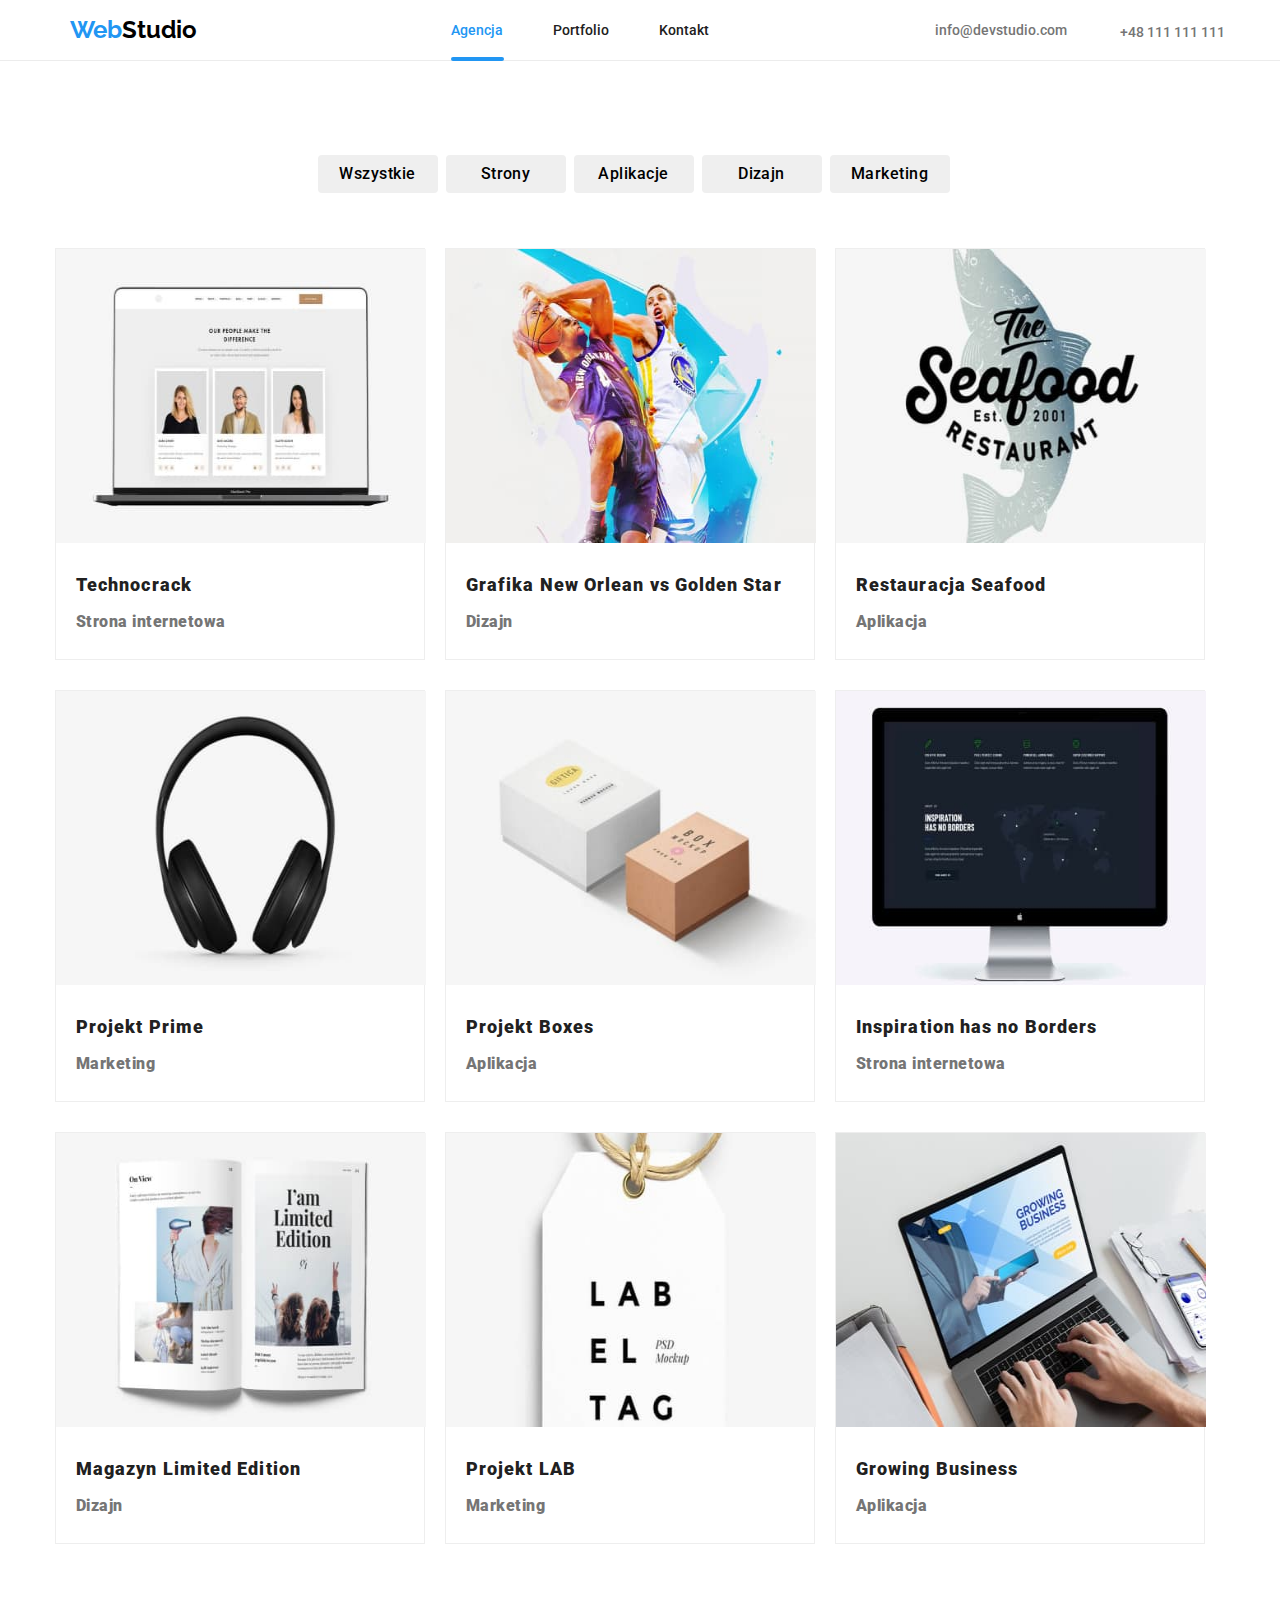
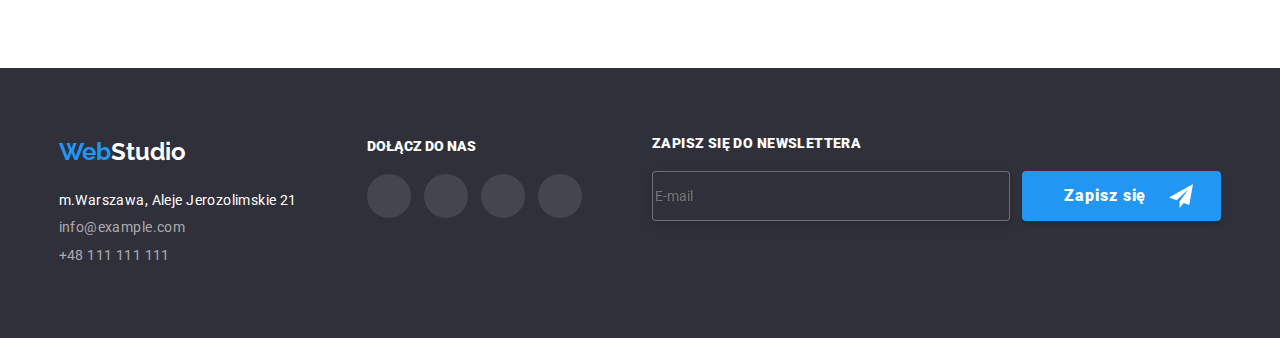
==== commit afaa8a2e: "koniec" ====
--- a/portfolio.html
+++ b/portfolio.html
@@ -17,14 +17,53 @@
         <a class="logo" href="./index.html"
           ><span class="logo__webstudio">Web</span>Studio
         </a>
-        <svg class="modal-menu">
+        <svg class="modal-menu" data-mobile-menu-open>
           <use href="#icon-menu"></use>
         </svg>
+        <div class="backdrop is-hidden" data-mobile-menu>
+          <div class="modal">
+            <svg class="modal__icon">
+              <use
+                class="modal__icon--fill"
+                href="./images/icons.svg#icon-close"
+                data-mobile-menu-close
+              ></use>
+            </svg>
+            <nav class="navigation-modal">
+              <a class="navigation-modal__item links" href="./index.html"
+                >Agencja</a
+              >
+              <a class="navigation-modal__item links" href="./portfolio.html"
+                >Portfolio</a
+              >
+              <a class="navigation-modal__item links">Kontakt</a>
+            </nav>
+            <div class="contact-modal">
+              <a class="links contact-modal__item" href="tel:+48 111 111 111">
+                +48 111 111 111
+              </a>
+              <a
+                class="links contact-modal__item"
+                href="mailto:info@devstudio.com"
+              >
+                info@devstudio.com
+              </a>
+            </div>
+            <div class="social-links">
+              <a class="social-links__item links">Instagram</a>
+              <a class="social-links__item links">Twitter</a>
+              <a class="social-links__item links">Facebook</a>
+              <a class="social-links__item links">Linkedln</a>
+            </div>
+          </div>
+        </div>
         <nav class="navigation">
-          <a class="navigation__item links" href="./index.html">Agencja</a>
           <a
             class="navigation__item navigation__item-active links"
-            href="./portfolio.html"
+            href="./index.html"
+            >Agencja</a
+          >
+          <a class="navigation__item links" href="./portfolio.html"
             >Portfolio</a
           >
           <a class="navigation__item links">Kontakt</a>
--- a/css/main.min.css
+++ b/css/main.min.css
@@ -1,2 +1,2 @@
-:root{--background-color: #2f303a;--main-color: #212121;--secondary-color: #ffffff;--hover-color: #2196f3;--main-font: "Roboto", sans-serif;--secondary-font: "Raleway", sans-serif}body{font-family:var(--main-font);color:var(--main-color)}h1,h2,p,ul{margin:0px}p,ul{padding:0}.links{color:inherit;text-decoration:none;transition-property:color;transition-duration:250ms;transition-timing-function:cubic-bezier(0.4, 0, 0.2, 1)}.links:hover{color:var(--hover-color)}.links:focus{color:var(--hover-color)}.links--footer{font-size:14px;line-height:0.583;color:rgba(255,255,255,0.6);letter-spacing:0.03em;transition-property:color;transition-duration:250ms;transition-timing-function:cubic-bezier(0.4, 0, 0.2, 1)}.links--footer:hover,.links--footer:focus{color:var(--hover-color)}.links__envelope{width:16px;height:12px;fill:#757575;transition-property:fill;transition-duration:250ms;transition-timing-function:cubic-bezier(0.4, 0, 0.2, 1)}.links__smartphone{width:10px;height:16px;fill:#757575;margin-right:10px;transition-property:fill;transition-duration:250ms;transition-timing-function:cubic-bezier(0.4, 0, 0.2, 1)}.links:hover .links__envelope{fill:var(--hover-color)}.links:hover .links__smartphone{fill:var(--hover-color)}.links:focus .links__envelope{fill:var(--hover-color)}.links:focus .links__smartphone{fill:var(--hover-color)}.container{width:1200px;display:flex;align-items:center;justify-content:center;padding:0 15px}.container__links{display:none}.container--header{justify-content:space-between;background-color:var(--secondary-color)}.container--main-section{flex-direction:column;align-content:center;width:100%}.container__heading{color:var(--secondary-color);font-size:26px;line-height:1.615;padding-top:118px;text-align:center}.container--section{flex-direction:column}.container--footer{flex-direction:column;padding-bottom:60px;width:auto;flex-wrap:wrap;flex-basis:calc(100% / 1)}.container__portfolio{align-items:flex-start;justify-content:center}@media screen and (min-width: 768px){.container__links{display:inline;font-size:12px;font-weight:500;line-height:1.167;color:#757575}.container--footer{flex-direction:row;align-items:center;flex-basis:calc(100% / 2)}.container__portfolio{align-items:center;justify-content:center}}@media screen and (min-width: 1200px){.container{flex-wrap:wrap}.container--footer{flex-basis:calc(100% / 3);justify-content:center}.container__links{font-size:14px;line-height:1.143}.container__links--margin{margin-right:30px}.container__heading{font-size:44px;line-height:1.364;padding-top:200px}}.section{display:flex;flex-wrap:wrap;padding:60px 0;margin:0 auto}.section--bg{background-color:#f5f4fa}@media screen and (max-width: 1199px){.section--none{display:none}}@media screen and (min-width: 1200px){.section{padding:94px 0;justify-content:center}}.studio-button{border:none;font-size:16px;font-family:inherit;line-height:1.875;font-weight:900;cursor:pointer;color:var(--secondary-color);background-color:var(--hover-color);box-shadow:0px 4px 4px rgba(0,0,0,0.15);border-radius:4px;padding:10px 42px;margin-top:30px;margin-bottom:118px}@media screen and (min-width: 1200px){.studio-button{margin-bottom:200px}}.buttons{margin-bottom:40px;list-style-type:none;display:flex;justify-content:flex-start;align-items:flex-start;flex-wrap:wrap;flex-direction:row;width:392px}.buttons__item{width:120px;font-size:16px;font-family:inherit;font-weight:500;line-height:1.625;letter-spacing:0.03em;cursor:pointer;text-align:center;border:none;border-radius:4px;padding:6px 0;margin-right:8px;margin-bottom:15px;transition-property:color, background-color, box-shadow;transition-duration:250ms;transition-timing-function:cubic-bezier(0.4, 0, 0.2, 1)}.buttons__grid{flex-basis:calc(100% / 3)}.buttons__item:hover{background-color:var(--hover-color);color:var(--secondary-color);box-shadow:0px 3px 1px rgba(0,0,0,0.1),0px 1px 2px rgba(0,0,0,0.08),0px 2px 2px rgba(0,0,0,0.12)}.buttons .buttons__item--mobile{margin-bottom:0}@media screen and (min-width: 768px){.buttons{width:645px}}.portfolio-figcaption-item{font-weight:900;font-size:18px;line-height:2;color:inherit;letter-spacing:0.06em;margin:24px 24px 20px 20px}.portfolio-figcaption-item__span{font-size:16px;line-height:1.875;color:#757575;letter-spacing:0.03em;padding-top:4px}.portfolio-grid{flex-basis:calc(100% / 1)}.portfolio-figure{background-color:var(--secondary-color);margin-block-start:0em;margin-block-end:0em;margin-inline-start:0em;margin-inline-end:0em;margin-bottom:30px;border:1px solid #eeeeee;transition-property:box-shadow;transition-duration:250ms;transition-timing-function:cubic-bezier(0.4, 0, 0.2, 1)}.portfolio-figure:hover{box-shadow:0px 1px 1px rgba(0,0,0,0.12),0px 4px 4px rgba(0,0,0,0.06),1px 4px 6px rgba(0,0,0,0.16)}.portfolio-figure:hover .portfolio-img__mask,.portfolio-figure:focus .portfolio-img__mask{transform:translate(0, 0)}.portfolio-img{width:450px;height:294px;overflow:hidden;position:relative}.portfolio-img__mask{position:absolute;top:0;left:0;transform:translate(0, 100%);transition:transform 250ms linear;background-color:rgba(33,150,243,0.9);width:100%;height:100%;font-size:18px;line-height:1.556;letter-spacing:0.03em;color:var(--secondary-color);display:flex;padding:49px 45px 49px 25px}@media screen and (min-width: 768px){.portfolio-img,.portfolio-figure{width:354px}.portfolio-grid{flex-basis:calc(100% / 2)}}@media screen and (min-width: 1200px){.portfolio-grid{flex-basis:calc(100% / 3)}.portfolio-img,.portfolio-figure{width:370px}}.logo{font-family:var(--secondary-font);font-size:24px;font-weight:700;line-height:1.167;color:#000000;text-decoration:none;padding:16px 0}.logo__webstudio{color:var(--hover-color)}.logo--footer{color:var(--secondary-color);padding:60px 0 0 0;margin-bottom:20px}@media screen and (min-width: 768px){.logo{padding:16px 0 16px 15px}.logo--footer{padding:60px 0 0 0}}@media screen and (min-width: 1200px){.logo--footer{padding:60px 0 0 0}}.footer{background-color:var(--background-color);flex-direction:column;align-items:center;justify-content:center}.footer-contact,.contact-column{display:flex;flex-direction:column;align-items:center;justify-content:center}.address-footer{font-style:normal;line-height:1.714;text-align:center;margin-bottom:60px}.join-for-us{text-align:center;color:var(--secondary-color);font-size:14px;font-weight:900;line-height:1.143;text-transform:uppercase;margin-bottom:60px}.address-span{font-size:14px;line-height:1.714;color:var(--secondary-color);text-align:center;letter-spacing:0.03em}.newsletter{font-weight:900;font-size:14px;line-height:1.143;letter-spacing:0.03em;text-transform:uppercase;color:var(--secondary-color);text-align:center}.footer .social-ellipse__icons{fill:var(--secondary-color)}@media screen and (min-width: 320px){.contact-column{display:none}}@media screen and (min-width: 768px){.contact-column{display:flex;flex-direction:column}.join-for-us{padding-top:25px;margin-left:144px}}@media screen and (min-width: 1200px){.contact-column{flex-direction:row}.footer-contact{align-items:flex-start}.footer{align-content:center;align-items:center;justify-content:center}.address-footer{text-align:left;margin-bottom:0}.join-for-us{text-align:left;margin-left:70px;margin-right:70px;padding-top:70px}.newsletter{padding-top:30px;text-align:left}}.footer-form{margin-top:20px;display:flex;flex-direction:column;align-items:center;letter-spacing:0.03em;color:rgba(255,255,255,0.6)}.footer-form__email{background-color:var(--background-color);width:450px;height:50px;border:1px solid rgba(255,255,255,0.3);box-sizing:border-box;filter:drop-shadow(0px 4px 4px rgba(0,0,0,0.15));border-radius:4px;margin-bottom:20px}.footer-form__btn{display:flex;justify-content:center;align-items:center;padding:10px 28px 10px 42px;background-color:var(--hover-color);color:var(--secondary-color);box-shadow:0px 4px 4px rgba(0,0,0,0.15);border-radius:4px;border:none;font-weight:900;font-size:16px;line-height:1.875;text-align:center;letter-spacing:0.06em}.footer-form__btn:hover{cursor:pointer}.form-newsletter-icon{width:24px;height:24px;fill:var(--secondary-color);margin-left:23px}@media screen and (min-width: 1200px){.footer-form{flex-direction:row;align-items:baseline}.footer-form__email{width:358px;margin-right:12px}}.header{border-bottom:1px solid #ececec;display:flex;justify-content:center}.modal-menu{width:40px;height:40px}.modal-menu:hover{fill:var(--hover-color)}@media screen and (min-width: 768px){.modal-menu{display:none}}.backdrop{position:fixed;top:0;left:0;width:100%;height:100%;background-color:rgba(0,0,0,0.2);opacity:1;transition:opacity 250ms linear}.is-hidden{visibility:hidden;opacity:0;pointer-events:none;transition:opacity 250ms linear, visibility 250ms linear}.modal{position:absolute;width:450px;min-height:581px;left:50%;top:50%;transform:translate(-50%, -50%);background-color:var(--secondary-color);box-shadow:0px 1px 3px rgba(0,0,0,0.12),0px 1px 1px rgba(0,0,0,0.14),0px 2px 1px rgba(0,0,0,0.2);border-radius:4px;display:flex;flex-direction:column;align-items:center}.modal__icon{width:30px;height:30px;position:absolute;top:8px;left:412px}.modal__heading{font-weight:900;font-size:20px;line-height:1.15;text-align:center;letter-spacing:0.03em;color:var(--main-color);padding:40px 40px 0px 40px;margin-bottom:12px}.is-hidden .modal{opacity:0;transition:opacity 250ms linear}.modal-form{display:flex;flex-wrap:wrap;flex-direction:column;width:370px}.modal-form__label{font-size:12px;line-height:1.167;letter-spacing:0.01em;color:#757575;margin-bottom:4px}.modal-form__input{width:auto;height:40px;border:1px solid rgba(33,33,33,0.2);box-sizing:border-box;border-radius:4px;margin-bottom:10px;padding-left:30px;outline:none;transition-property:border;transition-duration:250ms;transition-timing-function:cubic-bezier(0.4, 0, 0.2, 1)}.modal-form__textarea{width:auto;height:120px;border:1px solid rgba(33,33,33,0.2);box-sizing:border-box;border-radius:4px;resize:none;padding-left:15px;outline:none;transition-property:border;transition-duration:250ms;transition-timing-function:cubic-bezier(0.4, 0, 0.2, 1)}.modal-form__checkbox-label{font-size:12px;line-height:1.167;letter-spacing:0.03em;color:#757575;margin-top:20px;margin-bottom:30px}.modal-form__checkbox-label::before{display:inline-block;content:"";width:16px;height:16px;border:3px solid #000000;margin-right:7px}.modal-form__checkbox:checked+.modal-form__checkbox-label::before{background-color:var(--hover-color);border:none;border-radius:2px;background-image:url(../images/checkbox.svg);background-repeat:no-repeat;background-size:16px;background-position:center}.modal-form__textarea:focus{border:1px solid var(--hover-color)}.modal-form__submit{font-weight:900;font-size:16px;line-height:1.875;display:inline-block;align-items:center;text-align:center;letter-spacing:0.06em;color:var(--secondary-color);width:200px;margin-left:85px;margin-bottom:40px;background-color:var(--hover-color);box-shadow:0px 4px 4px rgba(0,0,0,0.15);border-radius:4px;border:none;padding:10px 0}.modal-form__input:focus{border:1px solid var(--hover-color)}.modal-form__input:focus+.person-icon,.modal-form__input:focus+.tel-icon,.modal-form__input:focus+.email-icon{fill:var(--hover-color)}.checkbox-label__link{color:var(--hover-color)}.modal-form__submit:hover,.modal__icon:hover{cursor:pointer}.person-icon{width:18px;height:18px;fill:var(--main-color);position:absolute;top:125px;left:50px;transition-property:fill;transition-duration:250ms;transition-timing-function:cubic-bezier(0.4, 0, 0.2, 1)}.tel-icon{width:18px;height:18px;fill:var(--main-color);position:absolute;top:195px;left:50px;transition-property:fill;transition-duration:250ms;transition-timing-function:cubic-bezier(0.4, 0, 0.2, 1)}.email-icon{width:18px;height:18px;fill:var(--main-color);position:absolute;top:260px;left:50px;transition-property:fill;transition-duration:250ms;transition-timing-function:cubic-bezier(0.4, 0, 0.2, 1)}@media screen and (min-width: 1200px){.modal{width:528px}.modal__icon{left:490px}.modal-form{width:448px}.modal-form__submit{margin-left:124px}.modal-form__checkbox-label{font-size:14px;line-height:1.714}.person-icon{top:105px}.tel-icon{top:175px}.email-icon{top:240px}}.navigation{display:none}@media screen and (min-width: 768px), (min-width: 1200px){.navigation{display:inline;margin-left:93px}.navigation__item{position:relative;font-size:14px;font-weight:500;line-height:1.143;margin-right:46px}.navigation__item-active{color:var(--hover-color)}.navigation__item-active::after{position:absolute;width:53px;height:4px;left:0;top:35px;background:var(--hover-color);content:"";border-radius:2px}}.main-section{max-width:100%;margin:0 auto;background-color:var(--background-color);background:linear-gradient(rgba(47,48,58,0.4), rgba(47,48,58,0.4)),url(../images/photo-bg-mobile.jpg),no-repeat;background-size:cover}@media (min-device-pixel-ratio: 2), (min-resolution: 192dpi), (min-resolution: 2dppx){.main-section{background:linear-gradient(rgba(47,48,58,0.4), rgba(47,48,58,0.4)),url(../images/photo-bg-mobile@2x.jpg),no-repeat;background-size:cover}}@media screen and (min-width: 768px){.main-section{background:linear-gradient(rgba(47,48,58,0.4), rgba(47,48,58,0.4)),url(../images/photo-bg-tablet.jpg),no-repeat;background-size:cover}}@media screen and (min-width: 768px) and (min-device-pixel-ratio: 2), screen and (min-width: 768px) and (min-resolution: 192dpi), screen and (min-width: 768px) and (min-resolution: 2dppx){.main-section{background:linear-gradient(rgba(47,48,58,0.4), rgba(47,48,58,0.4)),url(../images/photo-bg-tablet@2x.jpg),no-repeat;background-size:cover}}@media screen and (min-width: 1200px){.main-section{max-width:1600px;background:linear-gradient(rgba(47,48,58,0.4), rgba(47,48,58,0.4)),url(../images/photo-bg-desktop.jpg),no-repeat;background-size:cover}}@media screen and (min-width: 1200px) and (min-device-pixel-ratio: 2), screen and (min-width: 1200px) and (min-resolution: 192dpi), screen and (min-width: 1200px) and (min-resolution: 2dppx){.main-section{background:linear-gradient(rgba(47,48,58,0.4), rgba(47,48,58,0.4)),url(../images/photo-bg-desktop@2x.jpg),no-repeat;background-size:cover}}.heading{font-size:36px;line-height:1.167;margin-bottom:50px}.computer-app{font-weight:900;font-size:14px;line-height:1.143;text-align:center;letter-spacing:0.03em;text-transform:uppercase;color:var(--secondary-color);background-color:rgba(47,48,58,0.8);padding:27px 90px 27px 90px;position:absolute;top:208px}.mobile-app{font-weight:900;font-size:14px;line-height:1.143;text-align:center;letter-spacing:0.03em;text-transform:uppercase;color:var(--secondary-color);background-color:rgba(47,48,58,0.8);padding:27px 113px 27px 113px;position:absolute;top:208px}.graphic-solutions{font-weight:900;font-size:14px;line-height:1.143;text-align:center;letter-spacing:0.03em;text-transform:uppercase;color:var(--secondary-color);background-color:rgba(47,48,58,0.8);padding:27px 94px 27px 94px;position:absolute;top:208px}.list{list-style-type:none;display:flex;justify-content:center;align-items:center;flex-wrap:wrap;width:450px}.list__grid{flex-basis:calc(100% / 1)}.list__item{width:450px;font-size:14px;line-height:1.71;letter-spacing:0.03em;margin-bottom:30px}.list__header-item{width:auto;font-size:14px;font-weight:900;line-height:1.143;margin-bottom:10px}.list__icons{width:450px;height:120px;background:#f5f4fa;border-radius:4px;margin-bottom:30px}.list__img{margin-bottom:30px;margin-right:30px;position:relative}.list-nesters{list-style-type:none;display:flex;flex-direction:column;align-items:center}@media screen and (min-width: 768px){.list{flex-direction:row;width:738px}.list__grid{flex-basis:calc(100% / 2)}.list__item{width:354px}.list__header-item{width:354px}.list__icons{width:354px}}@media screen and (min-width: 1200px){.list{width:1170px}.list__grid{flex-basis:calc(100% / 4);width:0}.list__item{width:270px;margin-bottom:0}.list__header-item{width:270px}.list__icons{width:270px}}.team-photos{width:450px;background-color:var(--secondary-color);text-align:center;margin-block-start:0em;margin-block-end:0em;margin-inline-start:0em;margin-inline-end:0em;box-shadow:0px 1px 3px rgba(0,0,0,0.12),0px 1px 1px rgba(0,0,0,0.14),0px 2px 1px rgba(0,0,0,0.2);border-radius:0px 0px 4px 4px}.team-photos__img{width:inherit}.team-photos__item{font-weight:500;font-size:16px;line-height:1.188;color:inherit;margin-top:30px}.team-photos__span{display:block;font-size:16px;line-height:1.188;color:#757575;margin-top:10px;margin-bottom:16px}.social-ellipse{display:inline-flex;align-items:center;justify-content:center;width:44px;height:44px;border-radius:100%;margin-right:10px;margin-bottom:24px;transition-property:background-color;transition-duration:250ms;transition-timing-function:cubic-bezier(0.4, 0, 0.2, 1)}.social-ellipse__icons{width:20px;height:20px;fill:#afb1b8;transition-property:fill;transition-duration:250ms;transition-timing-function:cubic-bezier(0.4, 0, 0.2, 1)}.social-ellipse:hover,.social-ellipse:focus{background-color:var(--hover-color);cursor:pointer}.social-ellipse--footer{margin-bottom:0;margin-top:20px;background-color:rgba(255,255,255,0.1)}.social-ellipse:hover .social-ellipse__icons,.social-ellipse:focus .social-ellipse__icons{fill:var(--secondary-color);cursor:pointer}@media screen and (min-width: 768px){.team-photos{width:354px}.social-ellipse{margin-bottom:30px}.social-ellipse--footer{margin-bottom:0;margin-top:20px;background-color:rgba(255,255,255,0.1)}}@media screen and (min-width: 1200px){.team-photos{width:270px}.team-photos__span{display:block;font-size:16px;line-height:1.188;color:#757575;margin-top:10px;padding-bottom:16px}.social-ellipse{display:inline-flex;align-items:center;justify-content:center;width:44px;height:44px;border-radius:100%;margin-right:10px;margin-bottom:30px;transition-property:background-color;transition-duration:250ms;transition-timing-function:cubic-bezier(0.4, 0, 0.2, 1)}.social-ellipse__icons{width:20px;height:20px;fill:#afb1b8;transition-property:fill;transition-duration:250ms;transition-timing-function:cubic-bezier(0.4, 0, 0.2, 1)}.social-ellipse:hover,.social-ellipse:focus{background-color:var(--hover-color);cursor:pointer}.social-ellipse--footer{margin-bottom:0;margin-top:20px;background-color:rgba(255,255,255,0.1)}.social-ellipse:hover .social-ellipse__icons,.social-ellipse:focus .social-ellipse__icons{fill:var(--secondary-color);cursor:pointer}}.customer{display:inline-flex;align-items:center;justify-content:center;width:210px;height:92px;border:1px solid #afb1b8;box-sizing:border-box;border-radius:4px;margin-bottom:30px;transition-property:border-color;transition-duration:250ms;transition-timing-function:cubic-bezier(0.4, 0, 0.2, 1)}.customer__icon{width:106px;height:60px;fill:#afb1b8;transition-property:fill;transition-duration:250ms;transition-timing-function:cubic-bezier(0.4, 0, 0.2, 1)}.customer:hover,.customer:focus{border-color:var(--hover-color);cursor:pointer}.customer-grid{flex-basis:calc(100% / 2)}.customer:hover .customer__icon,.customer:focus .customer__icon{fill:var(--hover-color);cursor:pointer}.customer--bottom56{margin-bottom:0}.margin-zero{margin-right:0}@media screen and (min-width: 768px){.customer{width:226px}.customer-grid{flex-basis:calc(100% / 3)}.customer--bottom4{margin-bottom:0}}@media screen and (min-width: 1200px){.customer{width:170px}.customer-grid{flex-basis:calc(100% / 6)}.customer--bottom{margin-bottom:0}}.visually-hidden{position:absolute !important;clip:rect(1px 1px 1px 1px);clip:rect(1px, 1px, 1px, 1px);padding:0 !important;border:0 !important;height:1px !important;width:1px !important;overflow:hidden}
+:root{--background-color: #2f303a;--main-color: #212121;--secondary-color: #ffffff;--hover-color: #2196f3;--main-font: "Roboto", sans-serif;--secondary-font: "Raleway", sans-serif}body{font-family:var(--main-font);color:var(--main-color)}h1,h2,p,ul{margin:0px}p,ul{padding:0}.links{color:inherit;text-decoration:none;transition-property:color;transition-duration:250ms;transition-timing-function:cubic-bezier(0.4, 0, 0.2, 1)}.links:hover{color:var(--hover-color)}.links:focus{color:var(--hover-color)}.links--footer{font-size:14px;line-height:0.583;color:rgba(255,255,255,0.6);letter-spacing:0.03em;transition-property:color;transition-duration:250ms;transition-timing-function:cubic-bezier(0.4, 0, 0.2, 1)}.links--footer:hover,.links--footer:focus{color:var(--hover-color)}.links__envelope{width:16px;height:12px;fill:#757575;transition-property:fill;transition-duration:250ms;transition-timing-function:cubic-bezier(0.4, 0, 0.2, 1)}.links__smartphone{width:10px;height:16px;fill:#757575;margin-right:10px;transition-property:fill;transition-duration:250ms;transition-timing-function:cubic-bezier(0.4, 0, 0.2, 1)}.links:hover .links__envelope{fill:var(--hover-color)}.links:hover .links__smartphone{fill:var(--hover-color)}.links:focus .links__envelope{fill:var(--hover-color)}.links:focus .links__smartphone{fill:var(--hover-color)}.container{width:1200px;display:flex;align-items:center;justify-content:center;padding:0 15px}.container__links{display:none}.container--header{justify-content:space-between;background-color:var(--secondary-color)}.container--main-section{flex-direction:column;align-content:center;width:100%}.container__heading{color:var(--secondary-color);font-size:26px;line-height:1.615;padding-top:118px;text-align:center}.container--section{flex-direction:column}.container--footer{flex-direction:column;padding-bottom:60px;width:auto;flex-wrap:wrap;flex-basis:calc(100% / 1)}.container__portfolio{align-items:flex-start;justify-content:center}@media screen and (min-width: 768px){.container__links{display:inline;font-size:12px;font-weight:500;line-height:1.167;color:#757575}.container--footer{flex-direction:row;align-items:center;flex-basis:calc(100% / 2)}.container__portfolio{align-items:center;justify-content:center}}@media screen and (min-width: 1200px){.container{flex-wrap:wrap}.container--footer{flex-basis:calc(100% / 3);justify-content:center}.container__links{font-size:14px;line-height:1.143}.container__links--margin{margin-right:30px}.container__heading{font-size:44px;line-height:1.364;padding-top:200px}}.section{display:flex;flex-wrap:wrap;padding:60px 0;margin:0 auto}.section--bg{background-color:#f5f4fa}@media screen and (max-width: 1199px){.section--none{display:none}}@media screen and (min-width: 1200px){.section{padding:94px 0;justify-content:center}}.studio-button{border:none;font-size:16px;font-family:inherit;line-height:1.875;font-weight:900;cursor:pointer;color:var(--secondary-color);background-color:var(--hover-color);box-shadow:0px 4px 4px rgba(0,0,0,0.15);border-radius:4px;padding:10px 42px;margin-top:30px;margin-bottom:118px}@media screen and (min-width: 1200px){.studio-button{margin-bottom:200px}}.buttons{margin-bottom:40px;list-style-type:none;display:flex;justify-content:flex-start;align-items:flex-start;flex-wrap:wrap;flex-direction:row;width:392px}.buttons__item{width:120px;font-size:16px;font-family:inherit;font-weight:500;line-height:1.625;letter-spacing:0.03em;cursor:pointer;text-align:center;border:none;border-radius:4px;padding:6px 0;margin-right:8px;margin-bottom:15px;transition-property:color, background-color, box-shadow;transition-duration:250ms;transition-timing-function:cubic-bezier(0.4, 0, 0.2, 1)}.buttons__grid{flex-basis:calc(100% / 3)}.buttons__item:hover{background-color:var(--hover-color);color:var(--secondary-color);box-shadow:0px 3px 1px rgba(0,0,0,0.1),0px 1px 2px rgba(0,0,0,0.08),0px 2px 2px rgba(0,0,0,0.12)}.buttons .buttons__item--mobile{margin-bottom:0}@media screen and (min-width: 768px){.buttons{width:645px}}.portfolio-figcaption-item{font-weight:900;font-size:18px;line-height:2;color:inherit;letter-spacing:0.06em;margin:24px 24px 20px 20px}.portfolio-figcaption-item__span{font-size:16px;line-height:1.875;color:#757575;letter-spacing:0.03em;padding-top:4px}.portfolio-grid{flex-basis:calc(100% / 1)}.portfolio-figure{background-color:var(--secondary-color);margin-block-start:0em;margin-block-end:0em;margin-inline-start:0em;margin-inline-end:0em;margin-bottom:30px;border:1px solid #eeeeee;transition-property:box-shadow;transition-duration:250ms;transition-timing-function:cubic-bezier(0.4, 0, 0.2, 1)}.portfolio-figure:hover{box-shadow:0px 1px 1px rgba(0,0,0,0.12),0px 4px 4px rgba(0,0,0,0.06),1px 4px 6px rgba(0,0,0,0.16)}.portfolio-figure:hover .portfolio-img__mask,.portfolio-figure:focus .portfolio-img__mask{transform:translate(0, 0)}.portfolio-img{width:450px;height:294px;overflow:hidden;position:relative}.portfolio-img__mask{position:absolute;top:0;left:0;transform:translate(0, 100%);transition:transform 250ms linear;background-color:rgba(33,150,243,0.9);width:100%;height:100%;font-size:18px;line-height:1.556;letter-spacing:0.03em;color:var(--secondary-color);display:flex;padding:49px 45px 49px 25px}@media screen and (min-width: 768px){.portfolio-img,.portfolio-figure{width:354px}.portfolio-grid{flex-basis:calc(100% / 2)}}@media screen and (min-width: 1200px){.portfolio-grid{flex-basis:calc(100% / 3)}.portfolio-img,.portfolio-figure{width:370px}}.logo{font-family:var(--secondary-font);font-size:24px;font-weight:700;line-height:1.167;color:#000000;text-decoration:none;padding:16px 0}.logo__webstudio{color:var(--hover-color)}.logo--footer{color:var(--secondary-color);padding:60px 0 0 0;margin-bottom:20px}@media screen and (min-width: 768px){.logo{padding:16px 0 16px 15px}.logo--footer{padding:60px 0 0 0}}@media screen and (min-width: 1200px){.logo--footer{padding:60px 0 0 0}}.navigation-modal,.contact-modal{display:flex;flex-direction:column;justify-content:flex-start;align-items:flex-start;align-content:flex-start;width:450px;padding-top:62px}.navigation-modal__item,.contact-modal__item{font-weight:500;font-size:40px;line-height:1.175px;letter-spacing:0.02em;margin-bottom:64px;padding-left:40px}.contact-modal{padding-top:0;margin-top:302px}.contact-modal__item{font-size:34px;line-height:1.176;color:#757575}.social-links{width:450px;display:flex;flex-direction:row;padding-left:40px}.social-links__item{color:var(--hover-color);font-weight:500;font-size:18px;line-height:1.222;letter-spacing:0.02em;margin-right:20px}.footer{background-color:var(--background-color);flex-direction:column;align-items:center;justify-content:center}.footer-contact,.contact-column{display:flex;flex-direction:column;align-items:center;justify-content:center}.address-footer{font-style:normal;line-height:1.714;text-align:center;margin-bottom:60px}.join-for-us{text-align:center;color:var(--secondary-color);font-size:14px;font-weight:900;line-height:1.143;text-transform:uppercase;margin-bottom:60px}.address-span{font-size:14px;line-height:1.714;color:var(--secondary-color);text-align:center;letter-spacing:0.03em}.newsletter{font-weight:900;font-size:14px;line-height:1.143;letter-spacing:0.03em;text-transform:uppercase;color:var(--secondary-color);text-align:center}.footer .social-ellipse__icons{fill:var(--secondary-color)}@media screen and (min-width: 320px){.contact-column{display:none}}@media screen and (min-width: 768px){.contact-column{display:flex;flex-direction:column}.join-for-us{padding-top:25px;margin-left:144px}}@media screen and (min-width: 1200px){.contact-column{flex-direction:row}.footer-contact{align-items:flex-start}.footer{align-content:center;align-items:center;justify-content:center}.address-footer{text-align:left;margin-bottom:0}.join-for-us{text-align:left;margin-left:70px;margin-right:70px;padding-top:70px}.newsletter{padding-top:30px;text-align:left}}.footer-form{margin-top:20px;display:flex;flex-direction:column;align-items:center;letter-spacing:0.03em;color:rgba(255,255,255,0.6)}.footer-form__email{background-color:var(--background-color);width:450px;height:50px;border:1px solid rgba(255,255,255,0.3);box-sizing:border-box;filter:drop-shadow(0px 4px 4px rgba(0,0,0,0.15));border-radius:4px;margin-bottom:20px}.footer-form__btn{display:flex;justify-content:center;align-items:center;padding:10px 28px 10px 42px;background-color:var(--hover-color);color:var(--secondary-color);box-shadow:0px 4px 4px rgba(0,0,0,0.15);border-radius:4px;border:none;font-weight:900;font-size:16px;line-height:1.875;text-align:center;letter-spacing:0.06em}.footer-form__btn:hover{cursor:pointer}.form-newsletter-icon{width:24px;height:24px;fill:var(--secondary-color);margin-left:23px}@media screen and (min-width: 1200px){.footer-form{flex-direction:row;align-items:baseline}.footer-form__email{width:358px;margin-right:12px}}.header{border-bottom:1px solid #ececec;display:flex;justify-content:center}.modal-menu{width:40px;height:40px}.modal-menu:hover{fill:var(--hover-color)}@media screen and (min-width: 768px){.modal-menu{display:none}}.backdrop{position:fixed;top:0;left:0;width:100%;height:100%;background-color:rgba(0,0,0,0.2);opacity:1;transition:opacity 250ms linear}.is-hidden{visibility:hidden;opacity:0;pointer-events:none;transition:opacity 250ms linear, visibility 250ms linear}.modal{position:absolute;width:450px;min-height:581px;left:50%;top:50%;transform:translate(-50%, -50%);background-color:var(--secondary-color);box-shadow:0px 1px 3px rgba(0,0,0,0.12),0px 1px 1px rgba(0,0,0,0.14),0px 2px 1px rgba(0,0,0,0.2);border-radius:4px;display:flex;flex-direction:column;align-items:center}.modal__icon{width:30px;height:30px;fill:var(--secondary-color);position:absolute;top:8px;left:412px}.modal__heading{font-weight:900;font-size:20px;line-height:1.15;text-align:center;letter-spacing:0.03em;color:var(--main-color);padding:40px 40px 0px 40px;margin-bottom:12px}.modal__icon--fill{fill:var(--main-color);transition-property:fill;transition-duration:250ms;transition-timing-function:cubic-bezier(0.4, 0, 0.2, 1)}.is-hidden .modal{opacity:0;transition:opacity 250ms linear}.modal-form{display:flex;flex-wrap:wrap;flex-direction:column;width:370px}.modal-form__label{font-size:12px;line-height:1.167;letter-spacing:0.01em;color:#757575;margin-bottom:4px}.modal-form__input{width:auto;height:40px;border:1px solid rgba(33,33,33,0.2);box-sizing:border-box;border-radius:4px;margin-bottom:10px;padding-left:30px;outline:none;transition-property:border;transition-duration:250ms;transition-timing-function:cubic-bezier(0.4, 0, 0.2, 1)}.modal-form__textarea{width:auto;height:120px;border:1px solid rgba(33,33,33,0.2);box-sizing:border-box;border-radius:4px;resize:none;padding-left:15px;outline:none;transition-property:border;transition-duration:250ms;transition-timing-function:cubic-bezier(0.4, 0, 0.2, 1)}.modal-form__checkbox-label{font-size:12px;line-height:1.167;letter-spacing:0.03em;color:#757575;margin-top:20px;margin-bottom:30px}.modal-form__checkbox-label::before{display:inline-block;content:"";width:16px;height:16px;border:3px solid #000000;margin-right:7px}.modal-form__checkbox:checked+.modal-form__checkbox-label::before{background-color:var(--hover-color);border:none;border-radius:2px;background-image:url(../images/checkbox.svg);background-repeat:no-repeat;background-size:16px;background-position:center}.modal-form__textarea:focus{border:1px solid var(--hover-color)}.modal-form__submit{font-weight:900;font-size:16px;line-height:1.875;display:inline-block;align-items:center;text-align:center;letter-spacing:0.06em;color:var(--secondary-color);width:200px;margin-left:85px;margin-bottom:40px;background-color:var(--hover-color);box-shadow:0px 4px 4px rgba(0,0,0,0.15);border-radius:4px;border:none;padding:10px 0}.modal-form__input:focus{border:1px solid var(--hover-color)}.modal-form__input:focus+.person-icon,.modal-form__input:focus+.tel-icon,.modal-form__input:focus+.email-icon{fill:var(--hover-color)}.checkbox-label__link{color:var(--hover-color)}.modal-form__submit:hover,.modal__icon--fill:hover{fill:var(--hover-color);cursor:pointer}.person-icon{width:18px;height:18px;fill:var(--main-color);position:absolute;top:125px;left:50px;transition-property:fill;transition-duration:250ms;transition-timing-function:cubic-bezier(0.4, 0, 0.2, 1)}.tel-icon{width:18px;height:18px;fill:var(--main-color);position:absolute;top:195px;left:50px;transition-property:fill;transition-duration:250ms;transition-timing-function:cubic-bezier(0.4, 0, 0.2, 1)}.email-icon{width:18px;height:18px;fill:var(--main-color);position:absolute;top:260px;left:50px;transition-property:fill;transition-duration:250ms;transition-timing-function:cubic-bezier(0.4, 0, 0.2, 1)}@media screen and (min-width: 1200px){.modal{width:528px}.modal__icon{left:490px}.modal-form{width:448px}.modal-form__submit{margin-left:124px}.modal-form__checkbox-label{font-size:14px;line-height:1.714}.person-icon{top:105px}.tel-icon{top:175px}.email-icon{top:240px}}.navigation{display:none}@media screen and (min-width: 768px), (min-width: 1200px){.navigation{display:inline;margin-left:93px}.navigation__item{position:relative;font-size:14px;font-weight:500;line-height:1.143;margin-right:46px}.navigation__item-active{color:var(--hover-color)}.navigation__item-active::after{position:absolute;width:53px;height:4px;left:0;top:35px;background:var(--hover-color);content:"";border-radius:2px}}.main-section{max-width:100%;margin:0 auto;background-color:var(--background-color);background:linear-gradient(rgba(47,48,58,0.4), rgba(47,48,58,0.4)),url(../images/photo-bg-mobile.jpg),no-repeat;background-size:cover}@media (min-device-pixel-ratio: 2), (min-resolution: 192dpi), (min-resolution: 2dppx){.main-section{background:linear-gradient(rgba(47,48,58,0.4), rgba(47,48,58,0.4)),url(../images/photo-bg-mobile@2x.jpg),no-repeat;background-size:cover}}@media screen and (min-width: 768px){.main-section{background:linear-gradient(rgba(47,48,58,0.4), rgba(47,48,58,0.4)),url(../images/photo-bg-tablet.jpg),no-repeat;background-size:cover}}@media screen and (min-width: 768px) and (min-device-pixel-ratio: 2), screen and (min-width: 768px) and (min-resolution: 192dpi), screen and (min-width: 768px) and (min-resolution: 2dppx){.main-section{background:linear-gradient(rgba(47,48,58,0.4), rgba(47,48,58,0.4)),url(../images/photo-bg-tablet@2x.jpg),no-repeat;background-size:cover}}@media screen and (min-width: 1200px){.main-section{max-width:1600px;background:linear-gradient(rgba(47,48,58,0.4), rgba(47,48,58,0.4)),url(../images/photo-bg-desktop.jpg),no-repeat;background-size:cover}}@media screen and (min-width: 1200px) and (min-device-pixel-ratio: 2), screen and (min-width: 1200px) and (min-resolution: 192dpi), screen and (min-width: 1200px) and (min-resolution: 2dppx){.main-section{background:linear-gradient(rgba(47,48,58,0.4), rgba(47,48,58,0.4)),url(../images/photo-bg-desktop@2x.jpg),no-repeat;background-size:cover}}.heading{font-size:36px;line-height:1.167;margin-bottom:50px}.computer-app{font-weight:900;font-size:14px;line-height:1.143;text-align:center;letter-spacing:0.03em;text-transform:uppercase;color:var(--secondary-color);background-color:rgba(47,48,58,0.8);padding:27px 90px 27px 90px;position:absolute;top:208px}.mobile-app{font-weight:900;font-size:14px;line-height:1.143;text-align:center;letter-spacing:0.03em;text-transform:uppercase;color:var(--secondary-color);background-color:rgba(47,48,58,0.8);padding:27px 113px 27px 113px;position:absolute;top:208px}.graphic-solutions{font-weight:900;font-size:14px;line-height:1.143;text-align:center;letter-spacing:0.03em;text-transform:uppercase;color:var(--secondary-color);background-color:rgba(47,48,58,0.8);padding:27px 94px 27px 94px;position:absolute;top:208px}.list{list-style-type:none;display:flex;justify-content:center;align-items:center;flex-wrap:wrap;width:450px}.list__grid{flex-basis:calc(100% / 1)}.list__item{width:450px;font-size:14px;line-height:1.71;letter-spacing:0.03em;margin-bottom:30px}.list__header-item{width:auto;font-size:14px;font-weight:900;line-height:1.143;margin-bottom:10px}.list__icons{width:450px;height:120px;background:#f5f4fa;border-radius:4px;margin-bottom:30px}.list__img{margin-bottom:30px;position:relative}.list-nesters{list-style-type:none;display:flex;flex-direction:column;align-items:center}@media screen and (min-width: 768px){.list{flex-direction:row;width:738px}.list__grid{flex-basis:calc(100% / 2)}.list__item{width:354px}.list__header-item{width:354px}.list__icons{width:354px}}@media screen and (min-width: 1200px){.list{width:1170px}.list__grid{flex-basis:calc(100% / 4);width:0}.list__item{width:270px;margin-bottom:0}.list__header-item{width:270px}.list__icons{width:270px}.list--margin{margin-right:30px}}.team-photos{width:450px;background-color:var(--secondary-color);text-align:center;margin-block-start:0em;margin-block-end:0em;margin-inline-start:0em;margin-inline-end:0em;box-shadow:0px 1px 3px rgba(0,0,0,0.12),0px 1px 1px rgba(0,0,0,0.14),0px 2px 1px rgba(0,0,0,0.2);border-radius:0px 0px 4px 4px}.team-photos__img{width:450px}.team-photos__item{font-weight:500;font-size:16px;line-height:1.188;color:inherit;margin-top:30px}.team-photos__span{display:block;font-size:16px;line-height:1.188;color:#757575;margin-top:10px;margin-bottom:16px}.social-ellipse{display:inline-flex;align-items:center;justify-content:center;width:44px;height:44px;border-radius:100%;margin-right:10px;margin-bottom:24px;transition-property:background-color;transition-duration:250ms;transition-timing-function:cubic-bezier(0.4, 0, 0.2, 1)}.social-ellipse__icons{width:20px;height:20px;fill:#afb1b8;transition-property:fill;transition-duration:250ms;transition-timing-function:cubic-bezier(0.4, 0, 0.2, 1)}.social-ellipse:hover,.social-ellipse:focus{background-color:var(--hover-color);cursor:pointer}.social-ellipse--footer{margin-bottom:0;margin-top:20px;background-color:rgba(255,255,255,0.1)}.social-ellipse:hover .social-ellipse__icons,.social-ellipse:focus .social-ellipse__icons{fill:var(--secondary-color);cursor:pointer}@media screen and (min-width: 768px){.team-photos{width:354px}.team-photos__img{width:354px}.social-ellipse{margin-bottom:30px}.social-ellipse--footer{margin-bottom:0;margin-top:20px;background-color:rgba(255,255,255,0.1)}}@media screen and (min-width: 1200px){.team-photos{width:270px}.team-photos__img{width:270px}.team-photos__span{display:block;font-size:16px;line-height:1.188;color:#757575;margin-top:10px;padding-bottom:16px}.social-ellipse{display:inline-flex;align-items:center;justify-content:center;width:44px;height:44px;border-radius:100%;margin-right:10px;margin-bottom:30px;transition-property:background-color;transition-duration:250ms;transition-timing-function:cubic-bezier(0.4, 0, 0.2, 1)}.social-ellipse__icons{width:20px;height:20px;fill:#afb1b8;transition-property:fill;transition-duration:250ms;transition-timing-function:cubic-bezier(0.4, 0, 0.2, 1)}.social-ellipse:hover,.social-ellipse:focus{background-color:var(--hover-color);cursor:pointer}.social-ellipse--footer{margin-bottom:0;margin-top:20px;background-color:rgba(255,255,255,0.1)}.social-ellipse:hover .social-ellipse__icons,.social-ellipse:focus .social-ellipse__icons{fill:var(--secondary-color);cursor:pointer}}.customer{display:inline-flex;align-items:center;justify-content:center;width:210px;height:92px;border:1px solid #afb1b8;box-sizing:border-box;border-radius:4px;margin-bottom:30px;transition-property:border-color;transition-duration:250ms;transition-timing-function:cubic-bezier(0.4, 0, 0.2, 1)}.customer__icon{width:106px;height:60px;fill:#afb1b8;transition-property:fill;transition-duration:250ms;transition-timing-function:cubic-bezier(0.4, 0, 0.2, 1)}.customer:hover,.customer:focus{border-color:var(--hover-color);cursor:pointer}.customer-grid{flex-basis:calc(100% / 2)}.customer:hover .customer__icon,.customer:focus .customer__icon{fill:var(--hover-color);cursor:pointer}.customer--bottom56{margin-bottom:0}.margin-zero{margin-right:0}@media screen and (min-width: 768px){.customer{width:226px}.customer-grid{flex-basis:calc(100% / 3)}.customer--bottom4{margin-bottom:0}}@media screen and (min-width: 1200px){.customer{width:170px}.customer-grid{flex-basis:calc(100% / 6)}.customer--bottom{margin-bottom:0}}.visually-hidden{position:absolute !important;clip:rect(1px 1px 1px 1px);clip:rect(1px, 1px, 1px, 1px);padding:0 !important;border:0 !important;height:1px !important;width:1px !important;overflow:hidden}
 /*# sourceMappingURL=main.min.css.map */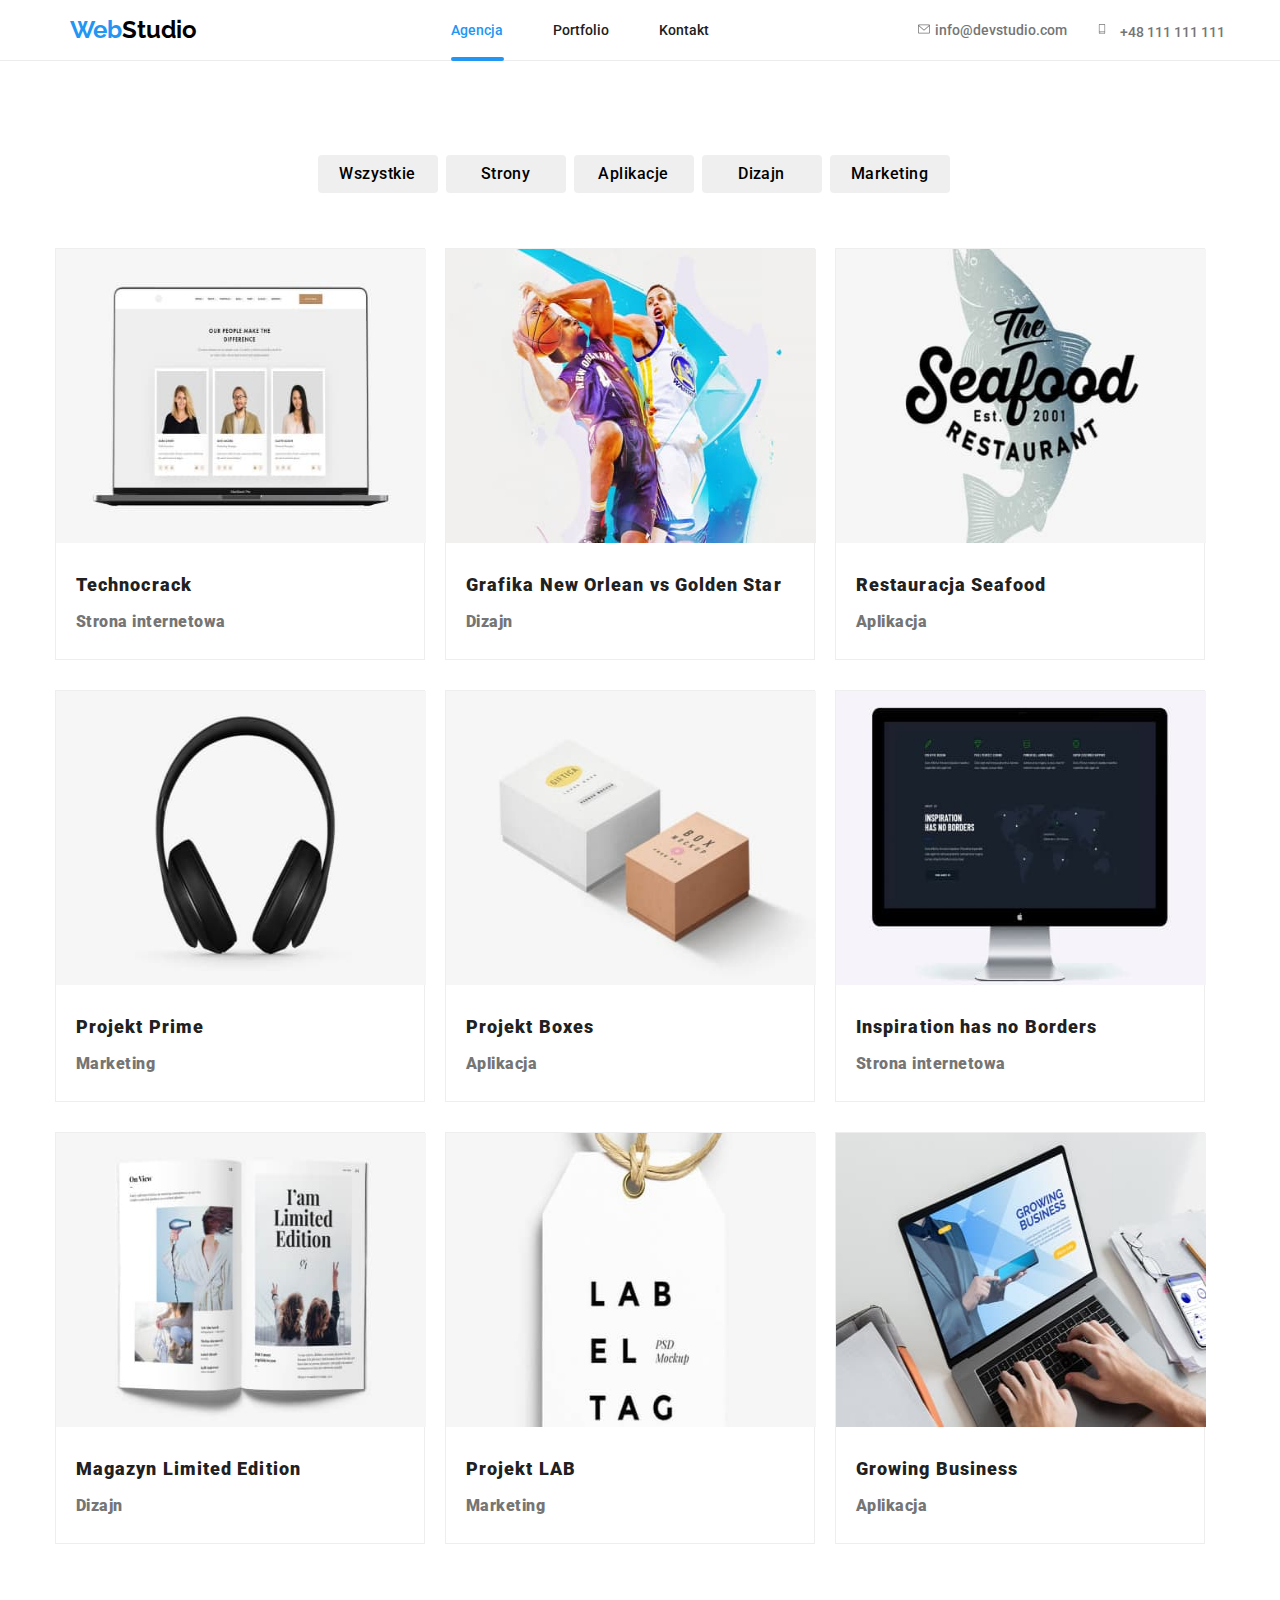
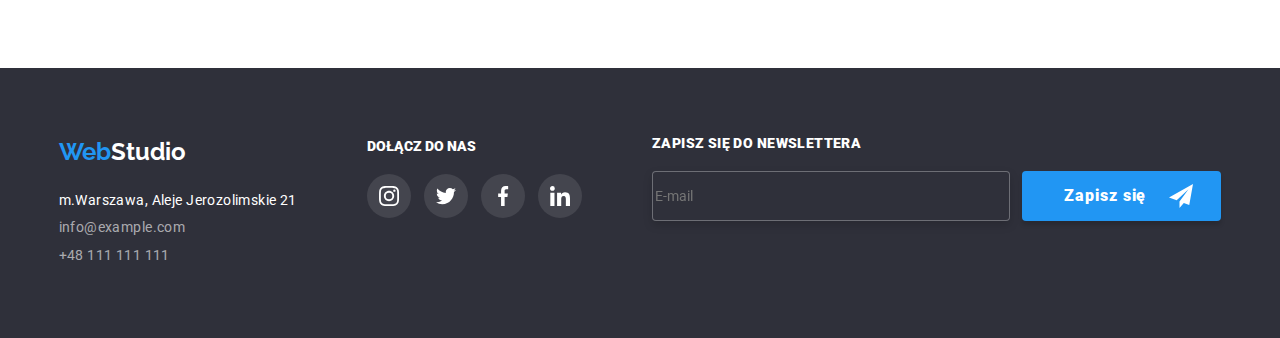
==== commit 63ebf112: "koniec" ====
--- a/portfolio.html
+++ b/portfolio.html
@@ -18,7 +18,7 @@
           ><span class="logo__webstudio">Web</span>Studio
         </a>
         <svg class="modal-menu" data-mobile-menu-open>
-          <use href="#icon-menu"></use>
+          <use href="./images/icons.svg#icon-menu"></use>
         </svg>
         <div class="backdrop is-hidden" data-mobile-menu>
           <div class="modal">
--- a/css/main.min.css
+++ b/css/main.min.css
@@ -1,2 +1,2 @@
-:root{--background-color: #2f303a;--main-color: #212121;--secondary-color: #ffffff;--hover-color: #2196f3;--main-font: "Roboto", sans-serif;--secondary-font: "Raleway", sans-serif}body{font-family:var(--main-font);color:var(--main-color)}h1,h2,p,ul{margin:0px}p,ul{padding:0}.links{color:inherit;text-decoration:none;transition-property:color;transition-duration:250ms;transition-timing-function:cubic-bezier(0.4, 0, 0.2, 1)}.links:hover{color:var(--hover-color)}.links:focus{color:var(--hover-color)}.links--footer{font-size:14px;line-height:0.583;color:rgba(255,255,255,0.6);letter-spacing:0.03em;transition-property:color;transition-duration:250ms;transition-timing-function:cubic-bezier(0.4, 0, 0.2, 1)}.links--footer:hover,.links--footer:focus{color:var(--hover-color)}.links__envelope{width:16px;height:12px;fill:#757575;transition-property:fill;transition-duration:250ms;transition-timing-function:cubic-bezier(0.4, 0, 0.2, 1)}.links__smartphone{width:10px;height:16px;fill:#757575;margin-right:10px;transition-property:fill;transition-duration:250ms;transition-timing-function:cubic-bezier(0.4, 0, 0.2, 1)}.links:hover .links__envelope{fill:var(--hover-color)}.links:hover .links__smartphone{fill:var(--hover-color)}.links:focus .links__envelope{fill:var(--hover-color)}.links:focus .links__smartphone{fill:var(--hover-color)}.container{width:1200px;display:flex;align-items:center;justify-content:center;padding:0 15px}.container__links{display:none}.container--header{justify-content:space-between;background-color:var(--secondary-color)}.container--main-section{flex-direction:column;align-content:center;width:100%}.container__heading{color:var(--secondary-color);font-size:26px;line-height:1.615;padding-top:118px;text-align:center}.container--section{flex-direction:column}.container--footer{flex-direction:column;padding-bottom:60px;width:auto;flex-wrap:wrap;flex-basis:calc(100% / 1)}.container__portfolio{align-items:flex-start;justify-content:center}@media screen and (min-width: 768px){.container__links{display:inline;font-size:12px;font-weight:500;line-height:1.167;color:#757575}.container--footer{flex-direction:row;align-items:center;flex-basis:calc(100% / 2)}.container__portfolio{align-items:center;justify-content:center}}@media screen and (min-width: 1200px){.container{flex-wrap:wrap}.container--footer{flex-basis:calc(100% / 3);justify-content:center}.container__links{font-size:14px;line-height:1.143}.container__links--margin{margin-right:30px}.container__heading{font-size:44px;line-height:1.364;padding-top:200px}}.section{display:flex;flex-wrap:wrap;padding:60px 0;margin:0 auto}.section--bg{background-color:#f5f4fa}@media screen and (max-width: 1199px){.section--none{display:none}}@media screen and (min-width: 1200px){.section{padding:94px 0;justify-content:center}}.studio-button{border:none;font-size:16px;font-family:inherit;line-height:1.875;font-weight:900;cursor:pointer;color:var(--secondary-color);background-color:var(--hover-color);box-shadow:0px 4px 4px rgba(0,0,0,0.15);border-radius:4px;padding:10px 42px;margin-top:30px;margin-bottom:118px}@media screen and (min-width: 1200px){.studio-button{margin-bottom:200px}}.buttons{margin-bottom:40px;list-style-type:none;display:flex;justify-content:flex-start;align-items:flex-start;flex-wrap:wrap;flex-direction:row;width:392px}.buttons__item{width:120px;font-size:16px;font-family:inherit;font-weight:500;line-height:1.625;letter-spacing:0.03em;cursor:pointer;text-align:center;border:none;border-radius:4px;padding:6px 0;margin-right:8px;margin-bottom:15px;transition-property:color, background-color, box-shadow;transition-duration:250ms;transition-timing-function:cubic-bezier(0.4, 0, 0.2, 1)}.buttons__grid{flex-basis:calc(100% / 3)}.buttons__item:hover{background-color:var(--hover-color);color:var(--secondary-color);box-shadow:0px 3px 1px rgba(0,0,0,0.1),0px 1px 2px rgba(0,0,0,0.08),0px 2px 2px rgba(0,0,0,0.12)}.buttons .buttons__item--mobile{margin-bottom:0}@media screen and (min-width: 768px){.buttons{width:645px}}.portfolio-figcaption-item{font-weight:900;font-size:18px;line-height:2;color:inherit;letter-spacing:0.06em;margin:24px 24px 20px 20px}.portfolio-figcaption-item__span{font-size:16px;line-height:1.875;color:#757575;letter-spacing:0.03em;padding-top:4px}.portfolio-grid{flex-basis:calc(100% / 1)}.portfolio-figure{background-color:var(--secondary-color);margin-block-start:0em;margin-block-end:0em;margin-inline-start:0em;margin-inline-end:0em;margin-bottom:30px;border:1px solid #eeeeee;transition-property:box-shadow;transition-duration:250ms;transition-timing-function:cubic-bezier(0.4, 0, 0.2, 1)}.portfolio-figure:hover{box-shadow:0px 1px 1px rgba(0,0,0,0.12),0px 4px 4px rgba(0,0,0,0.06),1px 4px 6px rgba(0,0,0,0.16)}.portfolio-figure:hover .portfolio-img__mask,.portfolio-figure:focus .portfolio-img__mask{transform:translate(0, 0)}.portfolio-img{width:450px;height:294px;overflow:hidden;position:relative}.portfolio-img__mask{position:absolute;top:0;left:0;transform:translate(0, 100%);transition:transform 250ms linear;background-color:rgba(33,150,243,0.9);width:100%;height:100%;font-size:18px;line-height:1.556;letter-spacing:0.03em;color:var(--secondary-color);display:flex;padding:49px 45px 49px 25px}@media screen and (min-width: 768px){.portfolio-img,.portfolio-figure{width:354px}.portfolio-grid{flex-basis:calc(100% / 2)}}@media screen and (min-width: 1200px){.portfolio-grid{flex-basis:calc(100% / 3)}.portfolio-img,.portfolio-figure{width:370px}}.logo{font-family:var(--secondary-font);font-size:24px;font-weight:700;line-height:1.167;color:#000000;text-decoration:none;padding:16px 0}.logo__webstudio{color:var(--hover-color)}.logo--footer{color:var(--secondary-color);padding:60px 0 0 0;margin-bottom:20px}@media screen and (min-width: 768px){.logo{padding:16px 0 16px 15px}.logo--footer{padding:60px 0 0 0}}@media screen and (min-width: 1200px){.logo--footer{padding:60px 0 0 0}}.navigation-modal,.contact-modal{display:flex;flex-direction:column;justify-content:flex-start;align-items:flex-start;align-content:flex-start;width:450px;padding-top:62px}.navigation-modal__item,.contact-modal__item{font-weight:500;font-size:40px;line-height:1.175px;letter-spacing:0.02em;margin-bottom:64px;padding-left:40px}.contact-modal{padding-top:0;margin-top:302px}.contact-modal__item{font-size:34px;line-height:1.176;color:#757575}.social-links{width:450px;display:flex;flex-direction:row;padding-left:40px}.social-links__item{color:var(--hover-color);font-weight:500;font-size:18px;line-height:1.222;letter-spacing:0.02em;margin-right:20px}.footer{background-color:var(--background-color);flex-direction:column;align-items:center;justify-content:center}.footer-contact,.contact-column{display:flex;flex-direction:column;align-items:center;justify-content:center}.address-footer{font-style:normal;line-height:1.714;text-align:center;margin-bottom:60px}.join-for-us{text-align:center;color:var(--secondary-color);font-size:14px;font-weight:900;line-height:1.143;text-transform:uppercase;margin-bottom:60px}.address-span{font-size:14px;line-height:1.714;color:var(--secondary-color);text-align:center;letter-spacing:0.03em}.newsletter{font-weight:900;font-size:14px;line-height:1.143;letter-spacing:0.03em;text-transform:uppercase;color:var(--secondary-color);text-align:center}.footer .social-ellipse__icons{fill:var(--secondary-color)}@media screen and (min-width: 320px){.contact-column{display:none}}@media screen and (min-width: 768px){.contact-column{display:flex;flex-direction:column}.join-for-us{padding-top:25px;margin-left:144px}}@media screen and (min-width: 1200px){.contact-column{flex-direction:row}.footer-contact{align-items:flex-start}.footer{align-content:center;align-items:center;justify-content:center}.address-footer{text-align:left;margin-bottom:0}.join-for-us{text-align:left;margin-left:70px;margin-right:70px;padding-top:70px}.newsletter{padding-top:30px;text-align:left}}.footer-form{margin-top:20px;display:flex;flex-direction:column;align-items:center;letter-spacing:0.03em;color:rgba(255,255,255,0.6)}.footer-form__email{background-color:var(--background-color);width:450px;height:50px;border:1px solid rgba(255,255,255,0.3);box-sizing:border-box;filter:drop-shadow(0px 4px 4px rgba(0,0,0,0.15));border-radius:4px;margin-bottom:20px}.footer-form__btn{display:flex;justify-content:center;align-items:center;padding:10px 28px 10px 42px;background-color:var(--hover-color);color:var(--secondary-color);box-shadow:0px 4px 4px rgba(0,0,0,0.15);border-radius:4px;border:none;font-weight:900;font-size:16px;line-height:1.875;text-align:center;letter-spacing:0.06em}.footer-form__btn:hover{cursor:pointer}.form-newsletter-icon{width:24px;height:24px;fill:var(--secondary-color);margin-left:23px}@media screen and (min-width: 1200px){.footer-form{flex-direction:row;align-items:baseline}.footer-form__email{width:358px;margin-right:12px}}.header{border-bottom:1px solid #ececec;display:flex;justify-content:center}.modal-menu{width:40px;height:40px}.modal-menu:hover{fill:var(--hover-color)}@media screen and (min-width: 768px){.modal-menu{display:none}}.backdrop{position:fixed;top:0;left:0;width:100%;height:100%;background-color:rgba(0,0,0,0.2);opacity:1;transition:opacity 250ms linear}.is-hidden{visibility:hidden;opacity:0;pointer-events:none;transition:opacity 250ms linear, visibility 250ms linear}.modal{position:absolute;width:450px;min-height:581px;left:50%;top:50%;transform:translate(-50%, -50%);background-color:var(--secondary-color);box-shadow:0px 1px 3px rgba(0,0,0,0.12),0px 1px 1px rgba(0,0,0,0.14),0px 2px 1px rgba(0,0,0,0.2);border-radius:4px;display:flex;flex-direction:column;align-items:center}.modal__icon{width:30px;height:30px;fill:var(--secondary-color);position:absolute;top:8px;left:412px}.modal__heading{font-weight:900;font-size:20px;line-height:1.15;text-align:center;letter-spacing:0.03em;color:var(--main-color);padding:40px 40px 0px 40px;margin-bottom:12px}.modal__icon--fill{fill:var(--main-color);transition-property:fill;transition-duration:250ms;transition-timing-function:cubic-bezier(0.4, 0, 0.2, 1)}.is-hidden .modal{opacity:0;transition:opacity 250ms linear}.modal-form{display:flex;flex-wrap:wrap;flex-direction:column;width:370px}.modal-form__label{font-size:12px;line-height:1.167;letter-spacing:0.01em;color:#757575;margin-bottom:4px}.modal-form__input{width:auto;height:40px;border:1px solid rgba(33,33,33,0.2);box-sizing:border-box;border-radius:4px;margin-bottom:10px;padding-left:30px;outline:none;transition-property:border;transition-duration:250ms;transition-timing-function:cubic-bezier(0.4, 0, 0.2, 1)}.modal-form__textarea{width:auto;height:120px;border:1px solid rgba(33,33,33,0.2);box-sizing:border-box;border-radius:4px;resize:none;padding-left:15px;outline:none;transition-property:border;transition-duration:250ms;transition-timing-function:cubic-bezier(0.4, 0, 0.2, 1)}.modal-form__checkbox-label{font-size:12px;line-height:1.167;letter-spacing:0.03em;color:#757575;margin-top:20px;margin-bottom:30px}.modal-form__checkbox-label::before{display:inline-block;content:"";width:16px;height:16px;border:3px solid #000000;margin-right:7px}.modal-form__checkbox:checked+.modal-form__checkbox-label::before{background-color:var(--hover-color);border:none;border-radius:2px;background-image:url(../images/checkbox.svg);background-repeat:no-repeat;background-size:16px;background-position:center}.modal-form__textarea:focus{border:1px solid var(--hover-color)}.modal-form__submit{font-weight:900;font-size:16px;line-height:1.875;display:inline-block;align-items:center;text-align:center;letter-spacing:0.06em;color:var(--secondary-color);width:200px;margin-left:85px;margin-bottom:40px;background-color:var(--hover-color);box-shadow:0px 4px 4px rgba(0,0,0,0.15);border-radius:4px;border:none;padding:10px 0}.modal-form__input:focus{border:1px solid var(--hover-color)}.modal-form__input:focus+.person-icon,.modal-form__input:focus+.tel-icon,.modal-form__input:focus+.email-icon{fill:var(--hover-color)}.checkbox-label__link{color:var(--hover-color)}.modal-form__submit:hover,.modal__icon--fill:hover{fill:var(--hover-color);cursor:pointer}.person-icon{width:18px;height:18px;fill:var(--main-color);position:absolute;top:125px;left:50px;transition-property:fill;transition-duration:250ms;transition-timing-function:cubic-bezier(0.4, 0, 0.2, 1)}.tel-icon{width:18px;height:18px;fill:var(--main-color);position:absolute;top:195px;left:50px;transition-property:fill;transition-duration:250ms;transition-timing-function:cubic-bezier(0.4, 0, 0.2, 1)}.email-icon{width:18px;height:18px;fill:var(--main-color);position:absolute;top:260px;left:50px;transition-property:fill;transition-duration:250ms;transition-timing-function:cubic-bezier(0.4, 0, 0.2, 1)}@media screen and (min-width: 1200px){.modal{width:528px}.modal__icon{left:490px}.modal-form{width:448px}.modal-form__submit{margin-left:124px}.modal-form__checkbox-label{font-size:14px;line-height:1.714}.person-icon{top:105px}.tel-icon{top:175px}.email-icon{top:240px}}.navigation{display:none}@media screen and (min-width: 768px), (min-width: 1200px){.navigation{display:inline;margin-left:93px}.navigation__item{position:relative;font-size:14px;font-weight:500;line-height:1.143;margin-right:46px}.navigation__item-active{color:var(--hover-color)}.navigation__item-active::after{position:absolute;width:53px;height:4px;left:0;top:35px;background:var(--hover-color);content:"";border-radius:2px}}.main-section{max-width:100%;margin:0 auto;background-color:var(--background-color);background:linear-gradient(rgba(47,48,58,0.4), rgba(47,48,58,0.4)),url(../images/photo-bg-mobile.jpg),no-repeat;background-size:cover}@media (min-device-pixel-ratio: 2), (min-resolution: 192dpi), (min-resolution: 2dppx){.main-section{background:linear-gradient(rgba(47,48,58,0.4), rgba(47,48,58,0.4)),url(../images/photo-bg-mobile@2x.jpg),no-repeat;background-size:cover}}@media screen and (min-width: 768px){.main-section{background:linear-gradient(rgba(47,48,58,0.4), rgba(47,48,58,0.4)),url(../images/photo-bg-tablet.jpg),no-repeat;background-size:cover}}@media screen and (min-width: 768px) and (min-device-pixel-ratio: 2), screen and (min-width: 768px) and (min-resolution: 192dpi), screen and (min-width: 768px) and (min-resolution: 2dppx){.main-section{background:linear-gradient(rgba(47,48,58,0.4), rgba(47,48,58,0.4)),url(../images/photo-bg-tablet@2x.jpg),no-repeat;background-size:cover}}@media screen and (min-width: 1200px){.main-section{max-width:1600px;background:linear-gradient(rgba(47,48,58,0.4), rgba(47,48,58,0.4)),url(../images/photo-bg-desktop.jpg),no-repeat;background-size:cover}}@media screen and (min-width: 1200px) and (min-device-pixel-ratio: 2), screen and (min-width: 1200px) and (min-resolution: 192dpi), screen and (min-width: 1200px) and (min-resolution: 2dppx){.main-section{background:linear-gradient(rgba(47,48,58,0.4), rgba(47,48,58,0.4)),url(../images/photo-bg-desktop@2x.jpg),no-repeat;background-size:cover}}.heading{font-size:36px;line-height:1.167;margin-bottom:50px}.computer-app{font-weight:900;font-size:14px;line-height:1.143;text-align:center;letter-spacing:0.03em;text-transform:uppercase;color:var(--secondary-color);background-color:rgba(47,48,58,0.8);padding:27px 90px 27px 90px;position:absolute;top:208px}.mobile-app{font-weight:900;font-size:14px;line-height:1.143;text-align:center;letter-spacing:0.03em;text-transform:uppercase;color:var(--secondary-color);background-color:rgba(47,48,58,0.8);padding:27px 113px 27px 113px;position:absolute;top:208px}.graphic-solutions{font-weight:900;font-size:14px;line-height:1.143;text-align:center;letter-spacing:0.03em;text-transform:uppercase;color:var(--secondary-color);background-color:rgba(47,48,58,0.8);padding:27px 94px 27px 94px;position:absolute;top:208px}.list{list-style-type:none;display:flex;justify-content:center;align-items:center;flex-wrap:wrap;width:450px}.list__grid{flex-basis:calc(100% / 1)}.list__item{width:450px;font-size:14px;line-height:1.71;letter-spacing:0.03em;margin-bottom:30px}.list__header-item{width:auto;font-size:14px;font-weight:900;line-height:1.143;margin-bottom:10px}.list__icons{width:450px;height:120px;background:#f5f4fa;border-radius:4px;margin-bottom:30px}.list__img{margin-bottom:30px;position:relative}.list-nesters{list-style-type:none;display:flex;flex-direction:column;align-items:center}@media screen and (min-width: 768px){.list{flex-direction:row;width:738px}.list__grid{flex-basis:calc(100% / 2)}.list__item{width:354px}.list__header-item{width:354px}.list__icons{width:354px}}@media screen and (min-width: 1200px){.list{width:1170px}.list__grid{flex-basis:calc(100% / 4);width:0}.list__item{width:270px;margin-bottom:0}.list__header-item{width:270px}.list__icons{width:270px}.list--margin{margin-right:30px}}.team-photos{width:450px;background-color:var(--secondary-color);text-align:center;margin-block-start:0em;margin-block-end:0em;margin-inline-start:0em;margin-inline-end:0em;box-shadow:0px 1px 3px rgba(0,0,0,0.12),0px 1px 1px rgba(0,0,0,0.14),0px 2px 1px rgba(0,0,0,0.2);border-radius:0px 0px 4px 4px}.team-photos__img{width:450px}.team-photos__item{font-weight:500;font-size:16px;line-height:1.188;color:inherit;margin-top:30px}.team-photos__span{display:block;font-size:16px;line-height:1.188;color:#757575;margin-top:10px;margin-bottom:16px}.social-ellipse{display:inline-flex;align-items:center;justify-content:center;width:44px;height:44px;border-radius:100%;margin-right:10px;margin-bottom:24px;transition-property:background-color;transition-duration:250ms;transition-timing-function:cubic-bezier(0.4, 0, 0.2, 1)}.social-ellipse__icons{width:20px;height:20px;fill:#afb1b8;transition-property:fill;transition-duration:250ms;transition-timing-function:cubic-bezier(0.4, 0, 0.2, 1)}.social-ellipse:hover,.social-ellipse:focus{background-color:var(--hover-color);cursor:pointer}.social-ellipse--footer{margin-bottom:0;margin-top:20px;background-color:rgba(255,255,255,0.1)}.social-ellipse:hover .social-ellipse__icons,.social-ellipse:focus .social-ellipse__icons{fill:var(--secondary-color);cursor:pointer}@media screen and (min-width: 768px){.team-photos{width:354px}.team-photos__img{width:354px}.social-ellipse{margin-bottom:30px}.social-ellipse--footer{margin-bottom:0;margin-top:20px;background-color:rgba(255,255,255,0.1)}}@media screen and (min-width: 1200px){.team-photos{width:270px}.team-photos__img{width:270px}.team-photos__span{display:block;font-size:16px;line-height:1.188;color:#757575;margin-top:10px;padding-bottom:16px}.social-ellipse{display:inline-flex;align-items:center;justify-content:center;width:44px;height:44px;border-radius:100%;margin-right:10px;margin-bottom:30px;transition-property:background-color;transition-duration:250ms;transition-timing-function:cubic-bezier(0.4, 0, 0.2, 1)}.social-ellipse__icons{width:20px;height:20px;fill:#afb1b8;transition-property:fill;transition-duration:250ms;transition-timing-function:cubic-bezier(0.4, 0, 0.2, 1)}.social-ellipse:hover,.social-ellipse:focus{background-color:var(--hover-color);cursor:pointer}.social-ellipse--footer{margin-bottom:0;margin-top:20px;background-color:rgba(255,255,255,0.1)}.social-ellipse:hover .social-ellipse__icons,.social-ellipse:focus .social-ellipse__icons{fill:var(--secondary-color);cursor:pointer}}.customer{display:inline-flex;align-items:center;justify-content:center;width:210px;height:92px;border:1px solid #afb1b8;box-sizing:border-box;border-radius:4px;margin-bottom:30px;transition-property:border-color;transition-duration:250ms;transition-timing-function:cubic-bezier(0.4, 0, 0.2, 1)}.customer__icon{width:106px;height:60px;fill:#afb1b8;transition-property:fill;transition-duration:250ms;transition-timing-function:cubic-bezier(0.4, 0, 0.2, 1)}.customer:hover,.customer:focus{border-color:var(--hover-color);cursor:pointer}.customer-grid{flex-basis:calc(100% / 2)}.customer:hover .customer__icon,.customer:focus .customer__icon{fill:var(--hover-color);cursor:pointer}.customer--bottom56{margin-bottom:0}.margin-zero{margin-right:0}@media screen and (min-width: 768px){.customer{width:226px}.customer-grid{flex-basis:calc(100% / 3)}.customer--bottom4{margin-bottom:0}}@media screen and (min-width: 1200px){.customer{width:170px}.customer-grid{flex-basis:calc(100% / 6)}.customer--bottom{margin-bottom:0}}.visually-hidden{position:absolute !important;clip:rect(1px 1px 1px 1px);clip:rect(1px, 1px, 1px, 1px);padding:0 !important;border:0 !important;height:1px !important;width:1px !important;overflow:hidden}
+:root{--background-color: #2f303a;--main-color: #212121;--secondary-color: #ffffff;--hover-color: #2196f3;--main-font: "Roboto", sans-serif;--secondary-font: "Raleway", sans-serif}body{font-family:var(--main-font);color:var(--main-color)}h1,h2,p,ul{margin:0px}p,ul{padding:0}.links{color:inherit;text-decoration:none;transition-property:color;transition-duration:250ms;transition-timing-function:cubic-bezier(0.4, 0, 0.2, 1)}.links:hover{color:var(--hover-color)}.links:focus{color:var(--hover-color)}.links--footer{font-size:14px;line-height:0.583;color:rgba(255,255,255,0.6);letter-spacing:0.03em;transition-property:color;transition-duration:250ms;transition-timing-function:cubic-bezier(0.4, 0, 0.2, 1)}.links--footer:hover,.links--footer:focus{color:var(--hover-color)}.links__envelope{width:16px;height:12px;fill:#757575;transition-property:fill;transition-duration:250ms;transition-timing-function:cubic-bezier(0.4, 0, 0.2, 1)}.links__smartphone{width:10px;height:16px;fill:#757575;margin-right:10px;transition-property:fill;transition-duration:250ms;transition-timing-function:cubic-bezier(0.4, 0, 0.2, 1)}.links:hover .links__envelope{fill:var(--hover-color)}.links:hover .links__smartphone{fill:var(--hover-color)}.links:focus .links__envelope{fill:var(--hover-color)}.links:focus .links__smartphone{fill:var(--hover-color)}.container{width:1200px;display:flex;align-items:center;justify-content:center;padding:0 15px}.container__links{display:none}.container--header{justify-content:space-between;background-color:var(--secondary-color)}.container--main-section{flex-direction:column;align-content:center;width:100%}.container__heading{color:var(--secondary-color);font-size:26px;line-height:1.615;padding-top:118px;text-align:center}.container--section{flex-direction:column}.container--footer{flex-direction:column;padding-bottom:60px;width:auto;flex-wrap:wrap;flex-basis:calc(100% / 1)}.container__portfolio{align-items:flex-start;justify-content:center}@media screen and (min-width: 768px){.container__links{display:inline;font-size:12px;font-weight:500;line-height:1.167;color:#757575}.container--footer{flex-direction:row;align-items:center;flex-basis:calc(100% / 2)}.container__portfolio{align-items:center;justify-content:center}}@media screen and (min-width: 1200px){.container{flex-wrap:wrap}.container--footer{flex-basis:calc(100% / 3);justify-content:center}.container__links{font-size:14px;line-height:1.143}.container__links--margin{margin-right:30px}.container__heading{font-size:44px;line-height:1.364;padding-top:200px}}.section{display:flex;flex-wrap:wrap;padding:60px 0;margin:0 auto}.section--bg{background-color:#f5f4fa}@media screen and (max-width: 1199px){.section--none{display:none}}@media screen and (min-width: 1200px){.section{padding:94px 0;justify-content:center}}.studio-button{border:none;font-size:16px;font-family:inherit;line-height:1.875;font-weight:900;cursor:pointer;color:var(--secondary-color);background-color:var(--hover-color);box-shadow:0px 4px 4px rgba(0,0,0,0.15);border-radius:4px;padding:10px 42px;margin-top:30px;margin-bottom:118px}@media screen and (min-width: 1200px){.studio-button{margin-bottom:200px}}.buttons{margin-bottom:40px;list-style-type:none;display:flex;justify-content:flex-start;align-items:flex-start;flex-wrap:wrap;flex-direction:row;width:392px}.buttons__item{width:120px;font-size:16px;font-family:inherit;font-weight:500;line-height:1.625;letter-spacing:0.03em;cursor:pointer;text-align:center;border:none;border-radius:4px;padding:6px 0;margin-right:8px;margin-bottom:15px;transition-property:color, background-color, box-shadow;transition-duration:250ms;transition-timing-function:cubic-bezier(0.4, 0, 0.2, 1)}.buttons__grid{flex-basis:calc(100% / 3)}.buttons__item:hover{background-color:var(--hover-color);color:var(--secondary-color);box-shadow:0px 3px 1px rgba(0,0,0,0.1),0px 1px 2px rgba(0,0,0,0.08),0px 2px 2px rgba(0,0,0,0.12)}.buttons .buttons__item--mobile{margin-bottom:0}@media screen and (min-width: 768px){.buttons{width:645px}}.portfolio-figcaption-item{font-weight:900;font-size:18px;line-height:2;color:inherit;letter-spacing:0.06em;margin:24px 24px 20px 20px}.portfolio-figcaption-item__span{font-size:16px;line-height:1.875;color:#757575;letter-spacing:0.03em;padding-top:4px}.portfolio-grid{flex-basis:calc(100% / 1)}.portfolio-figure{background-color:var(--secondary-color);margin-block-start:0em;margin-block-end:0em;margin-inline-start:0em;margin-inline-end:0em;margin-bottom:30px;border:1px solid #eeeeee;transition-property:box-shadow;transition-duration:250ms;transition-timing-function:cubic-bezier(0.4, 0, 0.2, 1)}.portfolio-figure:hover{box-shadow:0px 1px 1px rgba(0,0,0,0.12),0px 4px 4px rgba(0,0,0,0.06),1px 4px 6px rgba(0,0,0,0.16)}.portfolio-figure:hover .portfolio-img__mask,.portfolio-figure:focus .portfolio-img__mask{transform:translate(0, 0)}.portfolio-img{width:450px;height:294px;overflow:hidden;position:relative}.portfolio-img__mask{position:absolute;top:0;left:0;transform:translate(0, 100%);transition:transform 250ms linear;background-color:rgba(33,150,243,0.9);width:100%;height:100%;font-size:18px;line-height:1.556;letter-spacing:0.03em;color:var(--secondary-color);display:flex;padding:49px 45px 49px 25px}@media screen and (min-width: 768px){.portfolio-img,.portfolio-figure{width:354px}.portfolio-grid{flex-basis:calc(100% / 2)}}@media screen and (min-width: 1200px){.portfolio-grid{flex-basis:calc(100% / 3)}.portfolio-img,.portfolio-figure{width:370px}}.logo{font-family:var(--secondary-font);font-size:24px;font-weight:700;line-height:1.167;color:#000000;text-decoration:none;padding:16px 0}.logo__webstudio{color:var(--hover-color)}.logo--footer{color:var(--secondary-color);padding:60px 0 0 0;margin-bottom:20px}@media screen and (min-width: 768px){.logo{padding:16px 0 16px 15px}.logo--footer{padding:60px 0 0 0}}@media screen and (min-width: 1200px){.logo--footer{padding:60px 0 0 0}}.navigation-modal,.contact-modal{display:flex;flex-direction:column;justify-content:flex-start;align-items:flex-start;align-content:flex-start;width:100%;height:100%;padding-top:62px}.navigation-modal__item,.contact-modal__item{font-weight:500;font-size:40px;line-height:1.175px;letter-spacing:0.02em;margin-bottom:64px;padding-left:40px}.contact-modal{padding-top:0;margin-top:302px}.contact-modal__item{font-size:34px;line-height:1.176;color:#757575}.social-links{width:450px;display:flex;flex-direction:row;padding-left:40px}.social-links__item{color:var(--hover-color);font-weight:500;font-size:18px;line-height:1.222;letter-spacing:0.02em;margin-right:20px}.footer{background-color:var(--background-color);flex-direction:column;align-items:center;justify-content:center}.footer-contact,.contact-column{display:flex;flex-direction:column;align-items:center;justify-content:center}.address-footer{font-style:normal;line-height:1.714;text-align:center;margin-bottom:60px}.join-for-us{text-align:center;color:var(--secondary-color);font-size:14px;font-weight:900;line-height:1.143;text-transform:uppercase;margin-bottom:60px}.address-span{font-size:14px;line-height:1.714;color:var(--secondary-color);text-align:center;letter-spacing:0.03em}.newsletter{font-weight:900;font-size:14px;line-height:1.143;letter-spacing:0.03em;text-transform:uppercase;color:var(--secondary-color);text-align:center}.footer .social-ellipse__icons{fill:var(--secondary-color)}@media screen and (min-width: 320px){.contact-column{display:none}}@media screen and (min-width: 768px){.contact-column{display:flex;flex-direction:column}.join-for-us{padding-top:25px;margin-left:144px}}@media screen and (min-width: 1200px){.contact-column{flex-direction:row}.footer-contact{align-items:flex-start}.footer{align-content:center;align-items:center;justify-content:center}.address-footer{text-align:left;margin-bottom:0}.join-for-us{text-align:left;margin-left:70px;margin-right:70px;padding-top:70px}.newsletter{padding-top:30px;text-align:left}}.footer-form{margin-top:20px;display:flex;flex-direction:column;align-items:center;letter-spacing:0.03em;color:rgba(255,255,255,0.6)}.footer-form__email{background-color:var(--background-color);width:450px;height:50px;border:1px solid rgba(255,255,255,0.3);box-sizing:border-box;filter:drop-shadow(0px 4px 4px rgba(0,0,0,0.15));border-radius:4px;margin-bottom:20px}.footer-form__btn{display:flex;justify-content:center;align-items:center;padding:10px 28px 10px 42px;background-color:var(--hover-color);color:var(--secondary-color);box-shadow:0px 4px 4px rgba(0,0,0,0.15);border-radius:4px;border:none;font-weight:900;font-size:16px;line-height:1.875;text-align:center;letter-spacing:0.06em}.footer-form__btn:hover{cursor:pointer}.form-newsletter-icon{width:24px;height:24px;fill:var(--secondary-color);margin-left:23px}@media screen and (min-width: 1200px){.footer-form{flex-direction:row;align-items:baseline}.footer-form__email{width:358px;margin-right:12px}}.header{border-bottom:1px solid #ececec;display:flex;justify-content:center}.modal-menu{width:40px;height:40px}.modal-menu:hover{fill:var(--hover-color)}@media screen and (min-width: 768px){.modal-menu{display:none}}.backdrop{position:fixed;top:0;left:0;width:100%;height:100%;background-color:rgba(0,0,0,0.2);opacity:1;transition:opacity 250ms linear}.is-hidden{visibility:hidden;opacity:0;pointer-events:none;transition:opacity 250ms linear, visibility 250ms linear}.modal{position:absolute;width:100%;height:100%;left:50%;top:50%;transform:translate(-50%, -50%);background-color:var(--secondary-color);box-shadow:0px 1px 3px rgba(0,0,0,0.12),0px 1px 1px rgba(0,0,0,0.14),0px 2px 1px rgba(0,0,0,0.2);border-radius:4px;display:flex;flex-direction:column;align-items:center}.modal__icon{width:30px;height:30px;fill:var(--main-color);position:absolute;top:8px;left:412px;transition-property:fill;transition-duration:250ms;transition-timing-function:cubic-bezier(0.4, 0, 0.2, 1)}.modal__heading{font-weight:900;font-size:20px;line-height:1.15;text-align:center;letter-spacing:0.03em;color:var(--main-color);padding:40px 40px 0px 40px;margin-bottom:12px}.is-hidden .modal{opacity:0;transition:opacity 250ms linear}.modal-form{display:flex;flex-wrap:wrap;flex-direction:column;width:370px}.modal-form__label{font-size:12px;line-height:1.167;letter-spacing:0.01em;color:#757575;margin-bottom:4px}.modal-form__input{width:auto;height:40px;border:1px solid rgba(33,33,33,0.2);box-sizing:border-box;border-radius:4px;margin-bottom:10px;padding-left:30px;outline:none;transition-property:border;transition-duration:250ms;transition-timing-function:cubic-bezier(0.4, 0, 0.2, 1)}.modal-form__textarea{width:auto;height:120px;border:1px solid rgba(33,33,33,0.2);box-sizing:border-box;border-radius:4px;resize:none;padding-left:15px;outline:none;transition-property:border;transition-duration:250ms;transition-timing-function:cubic-bezier(0.4, 0, 0.2, 1)}.modal-form__checkbox-label{font-size:12px;line-height:1.167;letter-spacing:0.03em;color:#757575;margin-top:20px;margin-bottom:30px}.modal-form__checkbox-label::before{display:inline-block;content:"";width:16px;height:16px;border:3px solid #000000;margin-right:7px}.modal-form__checkbox:checked+.modal-form__checkbox-label::before{background-color:var(--hover-color);border:none;border-radius:2px;background-image:url(../images/checkbox.svg);background-repeat:no-repeat;background-size:16px;background-position:center}.modal-form__textarea:focus{border:1px solid var(--hover-color)}.modal-form__submit{font-weight:900;font-size:16px;line-height:1.875;display:inline-block;align-items:center;text-align:center;letter-spacing:0.06em;color:var(--secondary-color);width:200px;margin-left:85px;margin-bottom:40px;background-color:var(--hover-color);box-shadow:0px 4px 4px rgba(0,0,0,0.15);border-radius:4px;border:none;padding:10px 0}.modal-form__input:focus{border:1px solid var(--hover-color)}.modal-form__input:focus+.person-icon,.modal-form__input:focus+.tel-icon,.modal-form__input:focus+.email-icon{fill:var(--hover-color)}.checkbox-label__link{color:var(--hover-color)}.modal-form__submit:hover,.modal__icon:hover{fill:var(--hover-color);cursor:pointer}.person-icon{width:18px;height:18px;fill:var(--main-color);position:absolute;top:125px;left:50px;transition-property:fill;transition-duration:250ms;transition-timing-function:cubic-bezier(0.4, 0, 0.2, 1)}.tel-icon{width:18px;height:18px;fill:var(--main-color);position:absolute;top:195px;left:50px;transition-property:fill;transition-duration:250ms;transition-timing-function:cubic-bezier(0.4, 0, 0.2, 1)}.email-icon{width:18px;height:18px;fill:var(--main-color);position:absolute;top:260px;left:50px;transition-property:fill;transition-duration:250ms;transition-timing-function:cubic-bezier(0.4, 0, 0.2, 1)}@media screen and (min-width: 1200px){.modal{width:528px}.modal__icon{left:490px}.modal-form{width:448px}.modal-form__submit{margin-left:124px}.modal-form__checkbox-label{font-size:14px;line-height:1.714}.person-icon{top:105px}.tel-icon{top:175px}.email-icon{top:240px}}.navigation{display:none}@media screen and (min-width: 768px), (min-width: 1200px){.navigation{display:inline;margin-left:93px}.navigation__item{position:relative;font-size:14px;font-weight:500;line-height:1.143;margin-right:46px}.navigation__item-active{color:var(--hover-color)}.navigation__item-active::after{position:absolute;width:53px;height:4px;left:0;top:35px;background:var(--hover-color);content:"";border-radius:2px}}.main-section{max-width:100%;margin:0 auto;background-color:var(--background-color);background:linear-gradient(rgba(47,48,58,0.4), rgba(47,48,58,0.4)),url(../images/photo-bg-mobile.jpg),no-repeat;background-size:cover}@media (min-device-pixel-ratio: 2), (min-resolution: 192dpi), (min-resolution: 2dppx){.main-section{background:linear-gradient(rgba(47,48,58,0.4), rgba(47,48,58,0.4)),url(../images/photo-bg-mobile@2x.jpg),no-repeat;background-size:cover}}@media screen and (min-width: 768px){.main-section{background:linear-gradient(rgba(47,48,58,0.4), rgba(47,48,58,0.4)),url(../images/photo-bg-tablet.jpg),no-repeat;background-size:cover}}@media screen and (min-width: 768px) and (min-device-pixel-ratio: 2), screen and (min-width: 768px) and (min-resolution: 192dpi), screen and (min-width: 768px) and (min-resolution: 2dppx){.main-section{background:linear-gradient(rgba(47,48,58,0.4), rgba(47,48,58,0.4)),url(../images/photo-bg-tablet@2x.jpg),no-repeat;background-size:cover}}@media screen and (min-width: 1200px){.main-section{max-width:1600px;background:linear-gradient(rgba(47,48,58,0.4), rgba(47,48,58,0.4)),url(../images/photo-bg-desktop.jpg),no-repeat;background-size:cover}}@media screen and (min-width: 1200px) and (min-device-pixel-ratio: 2), screen and (min-width: 1200px) and (min-resolution: 192dpi), screen and (min-width: 1200px) and (min-resolution: 2dppx){.main-section{background:linear-gradient(rgba(47,48,58,0.4), rgba(47,48,58,0.4)),url(../images/photo-bg-desktop@2x.jpg),no-repeat;background-size:cover}}.heading{font-size:36px;line-height:1.167;margin-bottom:50px}.computer-app{font-weight:900;font-size:14px;line-height:1.143;text-align:center;letter-spacing:0.03em;text-transform:uppercase;color:var(--secondary-color);background-color:rgba(47,48,58,0.8);padding:27px 90px 27px 90px;position:absolute;top:208px}.mobile-app{font-weight:900;font-size:14px;line-height:1.143;text-align:center;letter-spacing:0.03em;text-transform:uppercase;color:var(--secondary-color);background-color:rgba(47,48,58,0.8);padding:27px 113px 27px 113px;position:absolute;top:208px}.graphic-solutions{font-weight:900;font-size:14px;line-height:1.143;text-align:center;letter-spacing:0.03em;text-transform:uppercase;color:var(--secondary-color);background-color:rgba(47,48,58,0.8);padding:27px 94px 27px 94px;position:absolute;top:208px}.list{list-style-type:none;display:flex;justify-content:center;align-items:center;flex-wrap:wrap;width:450px}.list__grid{flex-basis:calc(100% / 1)}.list__item{width:450px;font-size:14px;line-height:1.71;letter-spacing:0.03em;margin-bottom:30px}.list__header-item{width:auto;font-size:14px;font-weight:900;line-height:1.143;margin-bottom:10px}.list__icons{width:450px;height:120px;background:#f5f4fa;border-radius:4px;margin-bottom:30px}.list__img{margin-bottom:30px;position:relative}.list-nesters{list-style-type:none;display:flex;flex-direction:column;align-items:center}@media screen and (min-width: 768px){.list{flex-direction:row;width:738px}.list__grid{flex-basis:calc(100% / 2)}.list__item{width:354px}.list__header-item{width:354px}.list__icons{width:354px}}@media screen and (min-width: 1200px){.list{width:1170px}.list__grid{flex-basis:calc(100% / 4);width:0}.list__item{width:270px;margin-bottom:0}.list__header-item{width:270px}.list__icons{width:270px}.list--margin{margin-right:30px}}.team-photos{width:450px;background-color:var(--secondary-color);text-align:center;margin-block-start:0em;margin-block-end:0em;margin-inline-start:0em;margin-inline-end:0em;box-shadow:0px 1px 3px rgba(0,0,0,0.12),0px 1px 1px rgba(0,0,0,0.14),0px 2px 1px rgba(0,0,0,0.2);border-radius:0px 0px 4px 4px}.team-photos__img{width:450px}.team-photos__item{font-weight:500;font-size:16px;line-height:1.188;color:inherit;margin-top:30px}.team-photos__span{display:block;font-size:16px;line-height:1.188;color:#757575;margin-top:10px;margin-bottom:16px}.social-ellipse{display:inline-flex;align-items:center;justify-content:center;width:44px;height:44px;border-radius:100%;margin-right:10px;margin-bottom:24px;transition-property:background-color;transition-duration:250ms;transition-timing-function:cubic-bezier(0.4, 0, 0.2, 1)}.social-ellipse__icons{width:20px;height:20px;fill:#afb1b8;transition-property:fill;transition-duration:250ms;transition-timing-function:cubic-bezier(0.4, 0, 0.2, 1)}.social-ellipse:hover,.social-ellipse:focus{background-color:var(--hover-color);cursor:pointer}.social-ellipse--footer{margin-bottom:0;margin-top:20px;background-color:rgba(255,255,255,0.1)}.social-ellipse:hover .social-ellipse__icons,.social-ellipse:focus .social-ellipse__icons{fill:var(--secondary-color);cursor:pointer}@media screen and (min-width: 768px){.team-photos{width:354px}.team-photos__img{width:354px}.social-ellipse{margin-bottom:30px}.social-ellipse--footer{margin-bottom:0;margin-top:20px;background-color:rgba(255,255,255,0.1)}}@media screen and (min-width: 1200px){.team-photos{width:270px}.team-photos__img{width:270px}.team-photos__span{display:block;font-size:16px;line-height:1.188;color:#757575;margin-top:10px;padding-bottom:16px}.social-ellipse{display:inline-flex;align-items:center;justify-content:center;width:44px;height:44px;border-radius:100%;margin-right:10px;margin-bottom:30px;transition-property:background-color;transition-duration:250ms;transition-timing-function:cubic-bezier(0.4, 0, 0.2, 1)}.social-ellipse__icons{width:20px;height:20px;fill:#afb1b8;transition-property:fill;transition-duration:250ms;transition-timing-function:cubic-bezier(0.4, 0, 0.2, 1)}.social-ellipse:hover,.social-ellipse:focus{background-color:var(--hover-color);cursor:pointer}.social-ellipse--footer{margin-bottom:0;margin-top:20px;background-color:rgba(255,255,255,0.1)}.social-ellipse:hover .social-ellipse__icons,.social-ellipse:focus .social-ellipse__icons{fill:var(--secondary-color);cursor:pointer}}.customer{display:inline-flex;align-items:center;justify-content:center;width:210px;height:92px;border:1px solid #afb1b8;box-sizing:border-box;border-radius:4px;margin-bottom:30px;transition-property:border-color;transition-duration:250ms;transition-timing-function:cubic-bezier(0.4, 0, 0.2, 1)}.customer__icon{width:106px;height:60px;fill:#afb1b8;transition-property:fill;transition-duration:250ms;transition-timing-function:cubic-bezier(0.4, 0, 0.2, 1)}.customer:hover,.customer:focus{border-color:var(--hover-color);cursor:pointer}.customer-grid{flex-basis:calc(100% / 2)}.customer:hover .customer__icon,.customer:focus .customer__icon{fill:var(--hover-color);cursor:pointer}.customer--bottom56{margin-bottom:0}.margin-zero{margin-right:0}@media screen and (min-width: 768px){.customer{width:226px}.customer-grid{flex-basis:calc(100% / 3)}.customer--bottom4{margin-bottom:0}}@media screen and (min-width: 1200px){.customer{width:170px}.customer-grid{flex-basis:calc(100% / 6)}.customer--bottom{margin-bottom:0}}.visually-hidden{position:absolute !important;clip:rect(1px 1px 1px 1px);clip:rect(1px, 1px, 1px, 1px);padding:0 !important;border:0 !important;height:1px !important;width:1px !important;overflow:hidden}
 /*# sourceMappingURL=main.min.css.map */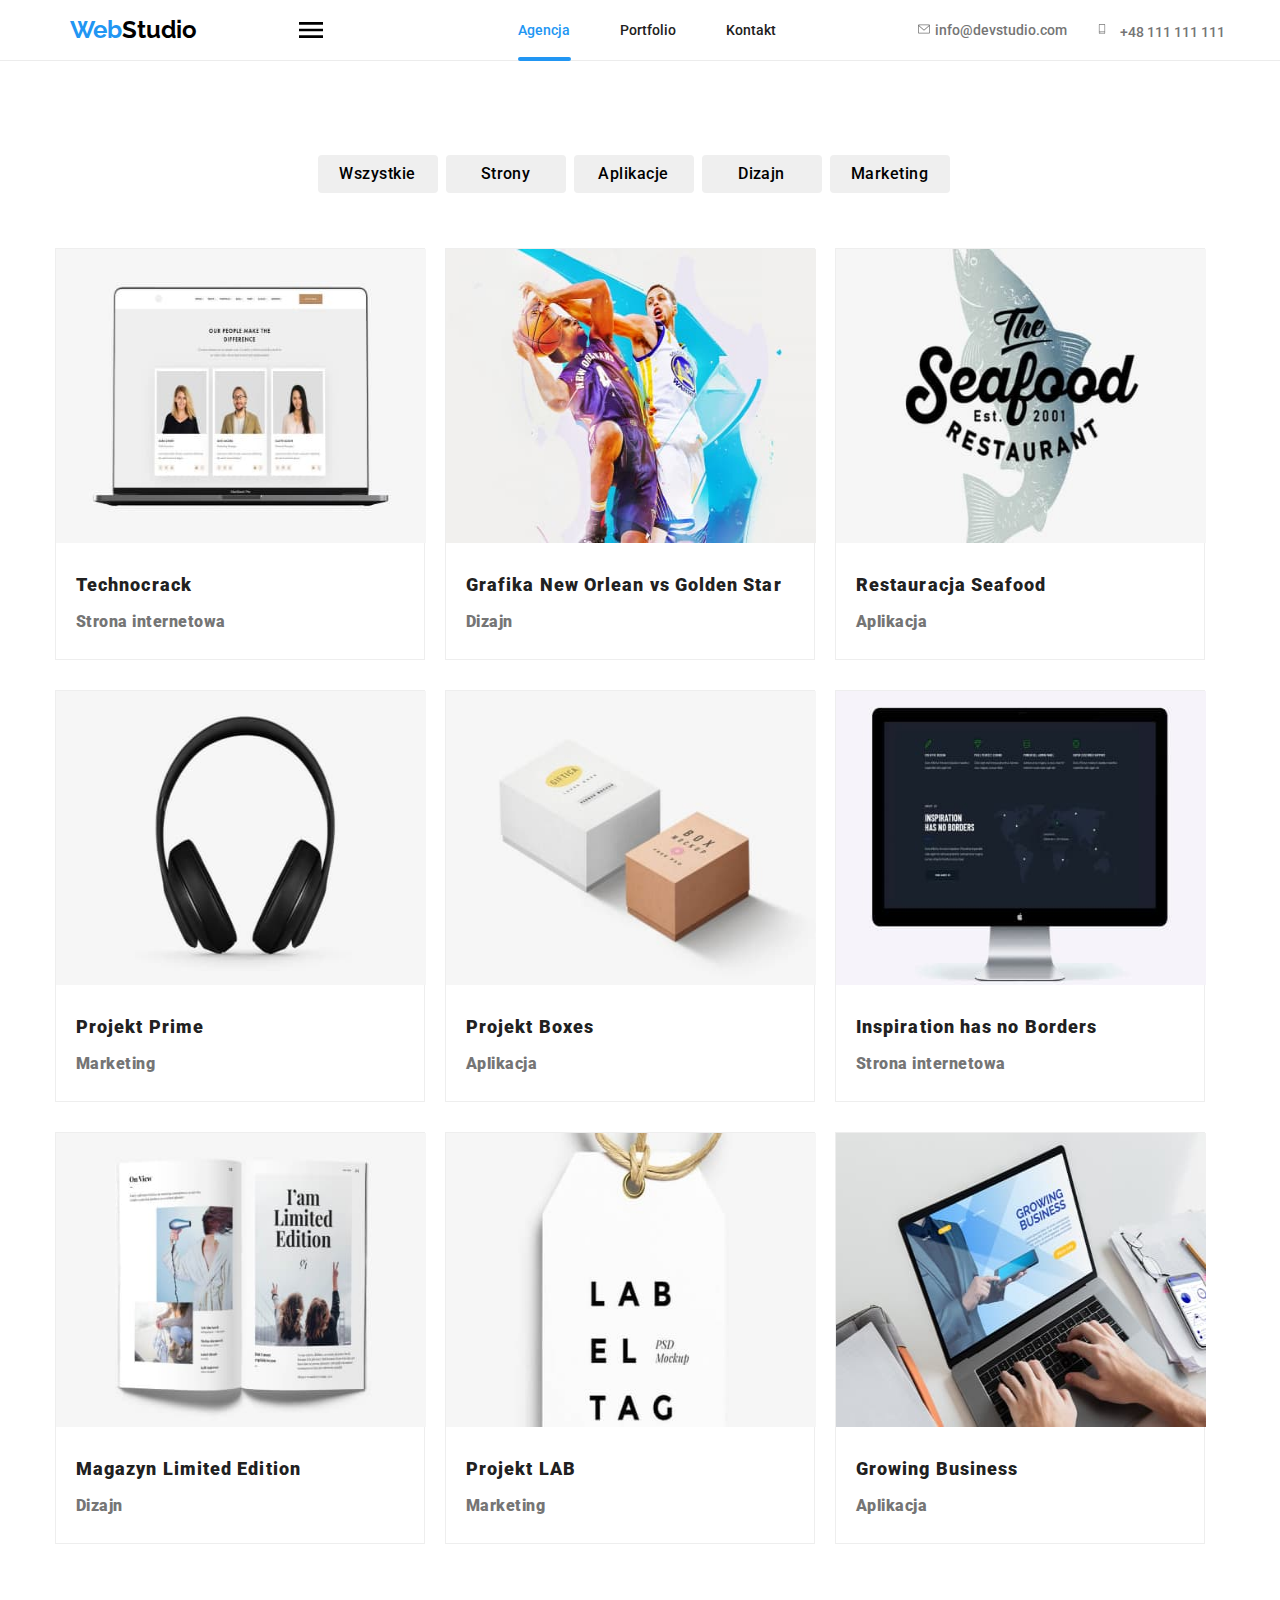
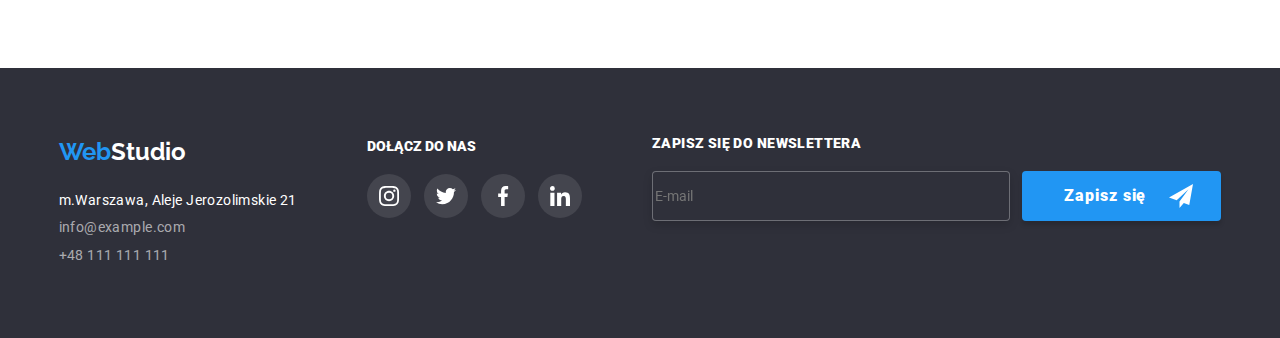
==== commit b178166c: "koniec" ====
--- a/portfolio.html
+++ b/portfolio.html
@@ -17,11 +17,11 @@
         <a class="logo" href="./index.html"
           ><span class="logo__webstudio">Web</span>Studio
         </a>
-        <svg class="modal-menu" data-mobile-menu-open>
+        <svg class="modal-menu-icon" data-mobile-menu-open>
           <use href="./images/icons.svg#icon-menu"></use>
         </svg>
         <div class="backdrop is-hidden" data-mobile-menu>
-          <div class="modal">
+          <div class="modal-menu">
             <svg class="modal__icon">
               <use
                 class="modal__icon--fill"
--- a/css/main.min.css
+++ b/css/main.min.css
@@ -1,2 +1,2 @@
-:root{--background-color: #2f303a;--main-color: #212121;--secondary-color: #ffffff;--hover-color: #2196f3;--main-font: "Roboto", sans-serif;--secondary-font: "Raleway", sans-serif}body{font-family:var(--main-font);color:var(--main-color)}h1,h2,p,ul{margin:0px}p,ul{padding:0}.links{color:inherit;text-decoration:none;transition-property:color;transition-duration:250ms;transition-timing-function:cubic-bezier(0.4, 0, 0.2, 1)}.links:hover{color:var(--hover-color)}.links:focus{color:var(--hover-color)}.links--footer{font-size:14px;line-height:0.583;color:rgba(255,255,255,0.6);letter-spacing:0.03em;transition-property:color;transition-duration:250ms;transition-timing-function:cubic-bezier(0.4, 0, 0.2, 1)}.links--footer:hover,.links--footer:focus{color:var(--hover-color)}.links__envelope{width:16px;height:12px;fill:#757575;transition-property:fill;transition-duration:250ms;transition-timing-function:cubic-bezier(0.4, 0, 0.2, 1)}.links__smartphone{width:10px;height:16px;fill:#757575;margin-right:10px;transition-property:fill;transition-duration:250ms;transition-timing-function:cubic-bezier(0.4, 0, 0.2, 1)}.links:hover .links__envelope{fill:var(--hover-color)}.links:hover .links__smartphone{fill:var(--hover-color)}.links:focus .links__envelope{fill:var(--hover-color)}.links:focus .links__smartphone{fill:var(--hover-color)}.container{width:1200px;display:flex;align-items:center;justify-content:center;padding:0 15px}.container__links{display:none}.container--header{justify-content:space-between;background-color:var(--secondary-color)}.container--main-section{flex-direction:column;align-content:center;width:100%}.container__heading{color:var(--secondary-color);font-size:26px;line-height:1.615;padding-top:118px;text-align:center}.container--section{flex-direction:column}.container--footer{flex-direction:column;padding-bottom:60px;width:auto;flex-wrap:wrap;flex-basis:calc(100% / 1)}.container__portfolio{align-items:flex-start;justify-content:center}@media screen and (min-width: 768px){.container__links{display:inline;font-size:12px;font-weight:500;line-height:1.167;color:#757575}.container--footer{flex-direction:row;align-items:center;flex-basis:calc(100% / 2)}.container__portfolio{align-items:center;justify-content:center}}@media screen and (min-width: 1200px){.container{flex-wrap:wrap}.container--footer{flex-basis:calc(100% / 3);justify-content:center}.container__links{font-size:14px;line-height:1.143}.container__links--margin{margin-right:30px}.container__heading{font-size:44px;line-height:1.364;padding-top:200px}}.section{display:flex;flex-wrap:wrap;padding:60px 0;margin:0 auto}.section--bg{background-color:#f5f4fa}@media screen and (max-width: 1199px){.section--none{display:none}}@media screen and (min-width: 1200px){.section{padding:94px 0;justify-content:center}}.studio-button{border:none;font-size:16px;font-family:inherit;line-height:1.875;font-weight:900;cursor:pointer;color:var(--secondary-color);background-color:var(--hover-color);box-shadow:0px 4px 4px rgba(0,0,0,0.15);border-radius:4px;padding:10px 42px;margin-top:30px;margin-bottom:118px}@media screen and (min-width: 1200px){.studio-button{margin-bottom:200px}}.buttons{margin-bottom:40px;list-style-type:none;display:flex;justify-content:flex-start;align-items:flex-start;flex-wrap:wrap;flex-direction:row;width:392px}.buttons__item{width:120px;font-size:16px;font-family:inherit;font-weight:500;line-height:1.625;letter-spacing:0.03em;cursor:pointer;text-align:center;border:none;border-radius:4px;padding:6px 0;margin-right:8px;margin-bottom:15px;transition-property:color, background-color, box-shadow;transition-duration:250ms;transition-timing-function:cubic-bezier(0.4, 0, 0.2, 1)}.buttons__grid{flex-basis:calc(100% / 3)}.buttons__item:hover{background-color:var(--hover-color);color:var(--secondary-color);box-shadow:0px 3px 1px rgba(0,0,0,0.1),0px 1px 2px rgba(0,0,0,0.08),0px 2px 2px rgba(0,0,0,0.12)}.buttons .buttons__item--mobile{margin-bottom:0}@media screen and (min-width: 768px){.buttons{width:645px}}.portfolio-figcaption-item{font-weight:900;font-size:18px;line-height:2;color:inherit;letter-spacing:0.06em;margin:24px 24px 20px 20px}.portfolio-figcaption-item__span{font-size:16px;line-height:1.875;color:#757575;letter-spacing:0.03em;padding-top:4px}.portfolio-grid{flex-basis:calc(100% / 1)}.portfolio-figure{background-color:var(--secondary-color);margin-block-start:0em;margin-block-end:0em;margin-inline-start:0em;margin-inline-end:0em;margin-bottom:30px;border:1px solid #eeeeee;transition-property:box-shadow;transition-duration:250ms;transition-timing-function:cubic-bezier(0.4, 0, 0.2, 1)}.portfolio-figure:hover{box-shadow:0px 1px 1px rgba(0,0,0,0.12),0px 4px 4px rgba(0,0,0,0.06),1px 4px 6px rgba(0,0,0,0.16)}.portfolio-figure:hover .portfolio-img__mask,.portfolio-figure:focus .portfolio-img__mask{transform:translate(0, 0)}.portfolio-img{width:450px;height:294px;overflow:hidden;position:relative}.portfolio-img__mask{position:absolute;top:0;left:0;transform:translate(0, 100%);transition:transform 250ms linear;background-color:rgba(33,150,243,0.9);width:100%;height:100%;font-size:18px;line-height:1.556;letter-spacing:0.03em;color:var(--secondary-color);display:flex;padding:49px 45px 49px 25px}@media screen and (min-width: 768px){.portfolio-img,.portfolio-figure{width:354px}.portfolio-grid{flex-basis:calc(100% / 2)}}@media screen and (min-width: 1200px){.portfolio-grid{flex-basis:calc(100% / 3)}.portfolio-img,.portfolio-figure{width:370px}}.logo{font-family:var(--secondary-font);font-size:24px;font-weight:700;line-height:1.167;color:#000000;text-decoration:none;padding:16px 0}.logo__webstudio{color:var(--hover-color)}.logo--footer{color:var(--secondary-color);padding:60px 0 0 0;margin-bottom:20px}@media screen and (min-width: 768px){.logo{padding:16px 0 16px 15px}.logo--footer{padding:60px 0 0 0}}@media screen and (min-width: 1200px){.logo--footer{padding:60px 0 0 0}}.navigation-modal,.contact-modal{display:flex;flex-direction:column;justify-content:flex-start;align-items:flex-start;align-content:flex-start;width:100%;height:100%;padding-top:62px}.navigation-modal__item,.contact-modal__item{font-weight:500;font-size:40px;line-height:1.175px;letter-spacing:0.02em;margin-bottom:64px;padding-left:40px}.contact-modal{padding-top:0;margin-top:302px}.contact-modal__item{font-size:34px;line-height:1.176;color:#757575}.social-links{width:450px;display:flex;flex-direction:row;padding-left:40px}.social-links__item{color:var(--hover-color);font-weight:500;font-size:18px;line-height:1.222;letter-spacing:0.02em;margin-right:20px}.footer{background-color:var(--background-color);flex-direction:column;align-items:center;justify-content:center}.footer-contact,.contact-column{display:flex;flex-direction:column;align-items:center;justify-content:center}.address-footer{font-style:normal;line-height:1.714;text-align:center;margin-bottom:60px}.join-for-us{text-align:center;color:var(--secondary-color);font-size:14px;font-weight:900;line-height:1.143;text-transform:uppercase;margin-bottom:60px}.address-span{font-size:14px;line-height:1.714;color:var(--secondary-color);text-align:center;letter-spacing:0.03em}.newsletter{font-weight:900;font-size:14px;line-height:1.143;letter-spacing:0.03em;text-transform:uppercase;color:var(--secondary-color);text-align:center}.footer .social-ellipse__icons{fill:var(--secondary-color)}@media screen and (min-width: 320px){.contact-column{display:none}}@media screen and (min-width: 768px){.contact-column{display:flex;flex-direction:column}.join-for-us{padding-top:25px;margin-left:144px}}@media screen and (min-width: 1200px){.contact-column{flex-direction:row}.footer-contact{align-items:flex-start}.footer{align-content:center;align-items:center;justify-content:center}.address-footer{text-align:left;margin-bottom:0}.join-for-us{text-align:left;margin-left:70px;margin-right:70px;padding-top:70px}.newsletter{padding-top:30px;text-align:left}}.footer-form{margin-top:20px;display:flex;flex-direction:column;align-items:center;letter-spacing:0.03em;color:rgba(255,255,255,0.6)}.footer-form__email{background-color:var(--background-color);width:450px;height:50px;border:1px solid rgba(255,255,255,0.3);box-sizing:border-box;filter:drop-shadow(0px 4px 4px rgba(0,0,0,0.15));border-radius:4px;margin-bottom:20px}.footer-form__btn{display:flex;justify-content:center;align-items:center;padding:10px 28px 10px 42px;background-color:var(--hover-color);color:var(--secondary-color);box-shadow:0px 4px 4px rgba(0,0,0,0.15);border-radius:4px;border:none;font-weight:900;font-size:16px;line-height:1.875;text-align:center;letter-spacing:0.06em}.footer-form__btn:hover{cursor:pointer}.form-newsletter-icon{width:24px;height:24px;fill:var(--secondary-color);margin-left:23px}@media screen and (min-width: 1200px){.footer-form{flex-direction:row;align-items:baseline}.footer-form__email{width:358px;margin-right:12px}}.header{border-bottom:1px solid #ececec;display:flex;justify-content:center}.modal-menu{width:40px;height:40px}.modal-menu:hover{fill:var(--hover-color)}@media screen and (min-width: 768px){.modal-menu{display:none}}.backdrop{position:fixed;top:0;left:0;width:100%;height:100%;background-color:rgba(0,0,0,0.2);opacity:1;transition:opacity 250ms linear}.is-hidden{visibility:hidden;opacity:0;pointer-events:none;transition:opacity 250ms linear, visibility 250ms linear}.modal{position:absolute;width:100%;height:100%;left:50%;top:50%;transform:translate(-50%, -50%);background-color:var(--secondary-color);box-shadow:0px 1px 3px rgba(0,0,0,0.12),0px 1px 1px rgba(0,0,0,0.14),0px 2px 1px rgba(0,0,0,0.2);border-radius:4px;display:flex;flex-direction:column;align-items:center}.modal__icon{width:30px;height:30px;fill:var(--main-color);position:absolute;top:8px;left:412px;transition-property:fill;transition-duration:250ms;transition-timing-function:cubic-bezier(0.4, 0, 0.2, 1)}.modal__heading{font-weight:900;font-size:20px;line-height:1.15;text-align:center;letter-spacing:0.03em;color:var(--main-color);padding:40px 40px 0px 40px;margin-bottom:12px}.is-hidden .modal{opacity:0;transition:opacity 250ms linear}.modal-form{display:flex;flex-wrap:wrap;flex-direction:column;width:370px}.modal-form__label{font-size:12px;line-height:1.167;letter-spacing:0.01em;color:#757575;margin-bottom:4px}.modal-form__input{width:auto;height:40px;border:1px solid rgba(33,33,33,0.2);box-sizing:border-box;border-radius:4px;margin-bottom:10px;padding-left:30px;outline:none;transition-property:border;transition-duration:250ms;transition-timing-function:cubic-bezier(0.4, 0, 0.2, 1)}.modal-form__textarea{width:auto;height:120px;border:1px solid rgba(33,33,33,0.2);box-sizing:border-box;border-radius:4px;resize:none;padding-left:15px;outline:none;transition-property:border;transition-duration:250ms;transition-timing-function:cubic-bezier(0.4, 0, 0.2, 1)}.modal-form__checkbox-label{font-size:12px;line-height:1.167;letter-spacing:0.03em;color:#757575;margin-top:20px;margin-bottom:30px}.modal-form__checkbox-label::before{display:inline-block;content:"";width:16px;height:16px;border:3px solid #000000;margin-right:7px}.modal-form__checkbox:checked+.modal-form__checkbox-label::before{background-color:var(--hover-color);border:none;border-radius:2px;background-image:url(../images/checkbox.svg);background-repeat:no-repeat;background-size:16px;background-position:center}.modal-form__textarea:focus{border:1px solid var(--hover-color)}.modal-form__submit{font-weight:900;font-size:16px;line-height:1.875;display:inline-block;align-items:center;text-align:center;letter-spacing:0.06em;color:var(--secondary-color);width:200px;margin-left:85px;margin-bottom:40px;background-color:var(--hover-color);box-shadow:0px 4px 4px rgba(0,0,0,0.15);border-radius:4px;border:none;padding:10px 0}.modal-form__input:focus{border:1px solid var(--hover-color)}.modal-form__input:focus+.person-icon,.modal-form__input:focus+.tel-icon,.modal-form__input:focus+.email-icon{fill:var(--hover-color)}.checkbox-label__link{color:var(--hover-color)}.modal-form__submit:hover,.modal__icon:hover{fill:var(--hover-color);cursor:pointer}.person-icon{width:18px;height:18px;fill:var(--main-color);position:absolute;top:125px;left:50px;transition-property:fill;transition-duration:250ms;transition-timing-function:cubic-bezier(0.4, 0, 0.2, 1)}.tel-icon{width:18px;height:18px;fill:var(--main-color);position:absolute;top:195px;left:50px;transition-property:fill;transition-duration:250ms;transition-timing-function:cubic-bezier(0.4, 0, 0.2, 1)}.email-icon{width:18px;height:18px;fill:var(--main-color);position:absolute;top:260px;left:50px;transition-property:fill;transition-duration:250ms;transition-timing-function:cubic-bezier(0.4, 0, 0.2, 1)}@media screen and (min-width: 1200px){.modal{width:528px}.modal__icon{left:490px}.modal-form{width:448px}.modal-form__submit{margin-left:124px}.modal-form__checkbox-label{font-size:14px;line-height:1.714}.person-icon{top:105px}.tel-icon{top:175px}.email-icon{top:240px}}.navigation{display:none}@media screen and (min-width: 768px), (min-width: 1200px){.navigation{display:inline;margin-left:93px}.navigation__item{position:relative;font-size:14px;font-weight:500;line-height:1.143;margin-right:46px}.navigation__item-active{color:var(--hover-color)}.navigation__item-active::after{position:absolute;width:53px;height:4px;left:0;top:35px;background:var(--hover-color);content:"";border-radius:2px}}.main-section{max-width:100%;margin:0 auto;background-color:var(--background-color);background:linear-gradient(rgba(47,48,58,0.4), rgba(47,48,58,0.4)),url(../images/photo-bg-mobile.jpg),no-repeat;background-size:cover}@media (min-device-pixel-ratio: 2), (min-resolution: 192dpi), (min-resolution: 2dppx){.main-section{background:linear-gradient(rgba(47,48,58,0.4), rgba(47,48,58,0.4)),url(../images/photo-bg-mobile@2x.jpg),no-repeat;background-size:cover}}@media screen and (min-width: 768px){.main-section{background:linear-gradient(rgba(47,48,58,0.4), rgba(47,48,58,0.4)),url(../images/photo-bg-tablet.jpg),no-repeat;background-size:cover}}@media screen and (min-width: 768px) and (min-device-pixel-ratio: 2), screen and (min-width: 768px) and (min-resolution: 192dpi), screen and (min-width: 768px) and (min-resolution: 2dppx){.main-section{background:linear-gradient(rgba(47,48,58,0.4), rgba(47,48,58,0.4)),url(../images/photo-bg-tablet@2x.jpg),no-repeat;background-size:cover}}@media screen and (min-width: 1200px){.main-section{max-width:1600px;background:linear-gradient(rgba(47,48,58,0.4), rgba(47,48,58,0.4)),url(../images/photo-bg-desktop.jpg),no-repeat;background-size:cover}}@media screen and (min-width: 1200px) and (min-device-pixel-ratio: 2), screen and (min-width: 1200px) and (min-resolution: 192dpi), screen and (min-width: 1200px) and (min-resolution: 2dppx){.main-section{background:linear-gradient(rgba(47,48,58,0.4), rgba(47,48,58,0.4)),url(../images/photo-bg-desktop@2x.jpg),no-repeat;background-size:cover}}.heading{font-size:36px;line-height:1.167;margin-bottom:50px}.computer-app{font-weight:900;font-size:14px;line-height:1.143;text-align:center;letter-spacing:0.03em;text-transform:uppercase;color:var(--secondary-color);background-color:rgba(47,48,58,0.8);padding:27px 90px 27px 90px;position:absolute;top:208px}.mobile-app{font-weight:900;font-size:14px;line-height:1.143;text-align:center;letter-spacing:0.03em;text-transform:uppercase;color:var(--secondary-color);background-color:rgba(47,48,58,0.8);padding:27px 113px 27px 113px;position:absolute;top:208px}.graphic-solutions{font-weight:900;font-size:14px;line-height:1.143;text-align:center;letter-spacing:0.03em;text-transform:uppercase;color:var(--secondary-color);background-color:rgba(47,48,58,0.8);padding:27px 94px 27px 94px;position:absolute;top:208px}.list{list-style-type:none;display:flex;justify-content:center;align-items:center;flex-wrap:wrap;width:450px}.list__grid{flex-basis:calc(100% / 1)}.list__item{width:450px;font-size:14px;line-height:1.71;letter-spacing:0.03em;margin-bottom:30px}.list__header-item{width:auto;font-size:14px;font-weight:900;line-height:1.143;margin-bottom:10px}.list__icons{width:450px;height:120px;background:#f5f4fa;border-radius:4px;margin-bottom:30px}.list__img{margin-bottom:30px;position:relative}.list-nesters{list-style-type:none;display:flex;flex-direction:column;align-items:center}@media screen and (min-width: 768px){.list{flex-direction:row;width:738px}.list__grid{flex-basis:calc(100% / 2)}.list__item{width:354px}.list__header-item{width:354px}.list__icons{width:354px}}@media screen and (min-width: 1200px){.list{width:1170px}.list__grid{flex-basis:calc(100% / 4);width:0}.list__item{width:270px;margin-bottom:0}.list__header-item{width:270px}.list__icons{width:270px}.list--margin{margin-right:30px}}.team-photos{width:450px;background-color:var(--secondary-color);text-align:center;margin-block-start:0em;margin-block-end:0em;margin-inline-start:0em;margin-inline-end:0em;box-shadow:0px 1px 3px rgba(0,0,0,0.12),0px 1px 1px rgba(0,0,0,0.14),0px 2px 1px rgba(0,0,0,0.2);border-radius:0px 0px 4px 4px}.team-photos__img{width:450px}.team-photos__item{font-weight:500;font-size:16px;line-height:1.188;color:inherit;margin-top:30px}.team-photos__span{display:block;font-size:16px;line-height:1.188;color:#757575;margin-top:10px;margin-bottom:16px}.social-ellipse{display:inline-flex;align-items:center;justify-content:center;width:44px;height:44px;border-radius:100%;margin-right:10px;margin-bottom:24px;transition-property:background-color;transition-duration:250ms;transition-timing-function:cubic-bezier(0.4, 0, 0.2, 1)}.social-ellipse__icons{width:20px;height:20px;fill:#afb1b8;transition-property:fill;transition-duration:250ms;transition-timing-function:cubic-bezier(0.4, 0, 0.2, 1)}.social-ellipse:hover,.social-ellipse:focus{background-color:var(--hover-color);cursor:pointer}.social-ellipse--footer{margin-bottom:0;margin-top:20px;background-color:rgba(255,255,255,0.1)}.social-ellipse:hover .social-ellipse__icons,.social-ellipse:focus .social-ellipse__icons{fill:var(--secondary-color);cursor:pointer}@media screen and (min-width: 768px){.team-photos{width:354px}.team-photos__img{width:354px}.social-ellipse{margin-bottom:30px}.social-ellipse--footer{margin-bottom:0;margin-top:20px;background-color:rgba(255,255,255,0.1)}}@media screen and (min-width: 1200px){.team-photos{width:270px}.team-photos__img{width:270px}.team-photos__span{display:block;font-size:16px;line-height:1.188;color:#757575;margin-top:10px;padding-bottom:16px}.social-ellipse{display:inline-flex;align-items:center;justify-content:center;width:44px;height:44px;border-radius:100%;margin-right:10px;margin-bottom:30px;transition-property:background-color;transition-duration:250ms;transition-timing-function:cubic-bezier(0.4, 0, 0.2, 1)}.social-ellipse__icons{width:20px;height:20px;fill:#afb1b8;transition-property:fill;transition-duration:250ms;transition-timing-function:cubic-bezier(0.4, 0, 0.2, 1)}.social-ellipse:hover,.social-ellipse:focus{background-color:var(--hover-color);cursor:pointer}.social-ellipse--footer{margin-bottom:0;margin-top:20px;background-color:rgba(255,255,255,0.1)}.social-ellipse:hover .social-ellipse__icons,.social-ellipse:focus .social-ellipse__icons{fill:var(--secondary-color);cursor:pointer}}.customer{display:inline-flex;align-items:center;justify-content:center;width:210px;height:92px;border:1px solid #afb1b8;box-sizing:border-box;border-radius:4px;margin-bottom:30px;transition-property:border-color;transition-duration:250ms;transition-timing-function:cubic-bezier(0.4, 0, 0.2, 1)}.customer__icon{width:106px;height:60px;fill:#afb1b8;transition-property:fill;transition-duration:250ms;transition-timing-function:cubic-bezier(0.4, 0, 0.2, 1)}.customer:hover,.customer:focus{border-color:var(--hover-color);cursor:pointer}.customer-grid{flex-basis:calc(100% / 2)}.customer:hover .customer__icon,.customer:focus .customer__icon{fill:var(--hover-color);cursor:pointer}.customer--bottom56{margin-bottom:0}.margin-zero{margin-right:0}@media screen and (min-width: 768px){.customer{width:226px}.customer-grid{flex-basis:calc(100% / 3)}.customer--bottom4{margin-bottom:0}}@media screen and (min-width: 1200px){.customer{width:170px}.customer-grid{flex-basis:calc(100% / 6)}.customer--bottom{margin-bottom:0}}.visually-hidden{position:absolute !important;clip:rect(1px 1px 1px 1px);clip:rect(1px, 1px, 1px, 1px);padding:0 !important;border:0 !important;height:1px !important;width:1px !important;overflow:hidden}
+:root{--background-color: #2f303a;--main-color: #212121;--secondary-color: #ffffff;--hover-color: #2196f3;--main-font: "Roboto", sans-serif;--secondary-font: "Raleway", sans-serif}body{font-family:var(--main-font);color:var(--main-color)}h1,h2,p,ul{margin:0px}p,ul{padding:0}.links{color:inherit;text-decoration:none;transition-property:color;transition-duration:250ms;transition-timing-function:cubic-bezier(0.4, 0, 0.2, 1)}.links:hover{color:var(--hover-color)}.links:focus{color:var(--hover-color)}.links--footer{font-size:14px;line-height:0.583;color:rgba(255,255,255,0.6);letter-spacing:0.03em;transition-property:color;transition-duration:250ms;transition-timing-function:cubic-bezier(0.4, 0, 0.2, 1)}.links--footer:hover,.links--footer:focus{color:var(--hover-color)}.links__envelope{width:16px;height:12px;fill:#757575;transition-property:fill;transition-duration:250ms;transition-timing-function:cubic-bezier(0.4, 0, 0.2, 1)}.links__smartphone{width:10px;height:16px;fill:#757575;margin-right:10px;transition-property:fill;transition-duration:250ms;transition-timing-function:cubic-bezier(0.4, 0, 0.2, 1)}.links:hover .links__envelope{fill:var(--hover-color)}.links:hover .links__smartphone{fill:var(--hover-color)}.links:focus .links__envelope{fill:var(--hover-color)}.links:focus .links__smartphone{fill:var(--hover-color)}.container{width:1200px;display:flex;align-items:center;justify-content:center;padding:0 15px}.container__links{display:none}.container--header{justify-content:space-between;background-color:var(--secondary-color)}.container--main-section{flex-direction:column;align-content:center;width:100%}.container__heading{color:var(--secondary-color);font-size:26px;line-height:1.615;padding-top:118px;text-align:center}.container--section{flex-direction:column}.container--footer{flex-direction:column;padding-bottom:60px;width:auto;flex-wrap:wrap;flex-basis:calc(100% / 1)}.container__portfolio{align-items:flex-start;justify-content:center}@media screen and (min-width: 768px){.container__links{display:inline;font-size:12px;font-weight:500;line-height:1.167;color:#757575}.container--footer{flex-direction:row;align-items:center;flex-basis:calc(100% / 2)}.container__portfolio{align-items:center;justify-content:center}}@media screen and (min-width: 1200px){.container{flex-wrap:wrap}.container--footer{flex-basis:calc(100% / 3);justify-content:center}.container__links{font-size:14px;line-height:1.143}.container__links--margin{margin-right:30px}.container__heading{font-size:44px;line-height:1.364;padding-top:200px}}.section{display:flex;flex-wrap:wrap;padding:60px 0;margin:0 auto}.section--bg{background-color:#f5f4fa}@media screen and (max-width: 1199px){.section--none{display:none}}@media screen and (min-width: 1200px){.section{padding:94px 0;justify-content:center}}.studio-button{border:none;font-size:16px;font-family:inherit;line-height:1.875;font-weight:900;cursor:pointer;color:var(--secondary-color);background-color:var(--hover-color);box-shadow:0px 4px 4px rgba(0,0,0,0.15);border-radius:4px;padding:10px 42px;margin-top:30px;margin-bottom:118px}@media screen and (min-width: 1200px){.studio-button{margin-bottom:200px}}.buttons{margin-bottom:40px;list-style-type:none;display:flex;justify-content:flex-start;align-items:flex-start;flex-wrap:wrap;flex-direction:row;width:392px}.buttons__item{width:120px;font-size:16px;font-family:inherit;font-weight:500;line-height:1.625;letter-spacing:0.03em;cursor:pointer;text-align:center;border:none;border-radius:4px;padding:6px 0;margin-right:8px;margin-bottom:15px;transition-property:color, background-color, box-shadow;transition-duration:250ms;transition-timing-function:cubic-bezier(0.4, 0, 0.2, 1)}.buttons__grid{flex-basis:calc(100% / 3)}.buttons__item:hover{background-color:var(--hover-color);color:var(--secondary-color);box-shadow:0px 3px 1px rgba(0,0,0,0.1),0px 1px 2px rgba(0,0,0,0.08),0px 2px 2px rgba(0,0,0,0.12)}.buttons .buttons__item--mobile{margin-bottom:0}@media screen and (min-width: 768px){.buttons{width:645px}}.portfolio-figcaption-item{font-weight:900;font-size:18px;line-height:2;color:inherit;letter-spacing:0.06em;margin:24px 24px 20px 20px}.portfolio-figcaption-item__span{font-size:16px;line-height:1.875;color:#757575;letter-spacing:0.03em;padding-top:4px}.portfolio-grid{flex-basis:calc(100% / 1)}.portfolio-figure{background-color:var(--secondary-color);margin-block-start:0em;margin-block-end:0em;margin-inline-start:0em;margin-inline-end:0em;margin-bottom:30px;border:1px solid #eeeeee;transition-property:box-shadow;transition-duration:250ms;transition-timing-function:cubic-bezier(0.4, 0, 0.2, 1)}.portfolio-figure:hover{box-shadow:0px 1px 1px rgba(0,0,0,0.12),0px 4px 4px rgba(0,0,0,0.06),1px 4px 6px rgba(0,0,0,0.16)}.portfolio-figure:hover .portfolio-img__mask,.portfolio-figure:focus .portfolio-img__mask{transform:translate(0, 0)}.portfolio-img{width:450px;height:294px;overflow:hidden;position:relative}.portfolio-img__mask{position:absolute;top:0;left:0;transform:translate(0, 100%);transition:transform 250ms linear;background-color:rgba(33,150,243,0.9);width:100%;height:100%;font-size:18px;line-height:1.556;letter-spacing:0.03em;color:var(--secondary-color);display:flex;padding:49px 45px 49px 25px}@media screen and (min-width: 768px){.portfolio-img,.portfolio-figure{width:354px}.portfolio-grid{flex-basis:calc(100% / 2)}}@media screen and (min-width: 1200px){.portfolio-grid{flex-basis:calc(100% / 3)}.portfolio-img,.portfolio-figure{width:370px}}.logo{font-family:var(--secondary-font);font-size:24px;font-weight:700;line-height:1.167;color:#000000;text-decoration:none;padding:16px 0}.logo__webstudio{color:var(--hover-color)}.logo--footer{color:var(--secondary-color);padding:60px 0 0 0;margin-bottom:20px}@media screen and (min-width: 768px){.logo{padding:16px 0 16px 15px}.logo--footer{padding:60px 0 0 0}}@media screen and (min-width: 1200px){.logo--footer{padding:60px 0 0 0}}.navigation-modal,.contact-modal{display:flex;flex-direction:column;justify-content:flex-start;align-items:flex-start;align-content:flex-start;width:100%;height:100%;padding-top:62px}.navigation-modal__item,.contact-modal__item{font-weight:500;font-size:24px;line-height:1.175;letter-spacing:0.02em;margin-bottom:64px;padding-left:40px}.contact-modal{padding-top:0;margin-top:302px}.contact-modal__item{color:#757575}.contact-modal__item--modifier{color:var(--hover-color);font-size:40px;line-height:1.167}.social-links{width:450px;display:flex;flex-direction:row;padding-left:40px}.social-links__item{color:var(--hover-color);font-weight:500;font-size:18px;line-height:1.222;letter-spacing:0.02em;margin-right:20px}.footer{background-color:var(--background-color);flex-direction:column;align-items:center;justify-content:center}.footer-contact,.contact-column{display:flex;flex-direction:column;align-items:center;justify-content:center}.address-footer{font-style:normal;line-height:1.714;text-align:center;margin-bottom:60px}.join-for-us{text-align:center;color:var(--secondary-color);font-size:14px;font-weight:900;line-height:1.143;text-transform:uppercase;margin-bottom:60px}.address-span{font-size:14px;line-height:1.714;color:var(--secondary-color);text-align:center;letter-spacing:0.03em}.newsletter{font-weight:900;font-size:14px;line-height:1.143;letter-spacing:0.03em;text-transform:uppercase;color:var(--secondary-color);text-align:center}.footer .social-ellipse__icons{fill:var(--secondary-color)}@media screen and (min-width: 320px){.contact-column{display:none}}@media screen and (min-width: 768px){.contact-column{display:flex;flex-direction:column}.join-for-us{padding-top:25px;margin-left:144px}}@media screen and (min-width: 1200px){.contact-column{flex-direction:row}.footer-contact{align-items:flex-start}.footer{align-content:center;align-items:center;justify-content:center}.address-footer{text-align:left;margin-bottom:0}.join-for-us{text-align:left;margin-left:70px;margin-right:70px;padding-top:70px}.newsletter{padding-top:30px;text-align:left}}.footer-form{margin-top:20px;display:flex;flex-direction:column;align-items:center;letter-spacing:0.03em;color:rgba(255,255,255,0.6)}.footer-form__email{background-color:var(--background-color);width:450px;height:50px;border:1px solid rgba(255,255,255,0.3);box-sizing:border-box;filter:drop-shadow(0px 4px 4px rgba(0,0,0,0.15));border-radius:4px;margin-bottom:20px}.footer-form__btn{display:flex;justify-content:center;align-items:center;padding:10px 28px 10px 42px;background-color:var(--hover-color);color:var(--secondary-color);box-shadow:0px 4px 4px rgba(0,0,0,0.15);border-radius:4px;border:none;font-weight:900;font-size:16px;line-height:1.875;text-align:center;letter-spacing:0.06em}.footer-form__btn:hover{cursor:pointer}.form-newsletter-icon{width:24px;height:24px;fill:var(--secondary-color);margin-left:23px}@media screen and (min-width: 1200px){.footer-form{flex-direction:row;align-items:baseline}.footer-form__email{width:358px;margin-right:12px}}.header{border-bottom:1px solid #ececec;display:flex;justify-content:center}.modal-menu-icon{width:40px;height:40px}.modal-menu-icon:hover{fill:var(--hover-color)}@media screen and (min-width: 768px){.modal-menu{display:none}}.backdrop{position:fixed;top:0;left:0;width:100%;height:100%;background-color:rgba(0,0,0,0.2);opacity:1;transition:opacity 250ms linear}.is-hidden{visibility:hidden;opacity:0;pointer-events:none;transition:opacity 250ms linear, visibility 250ms linear}.modal,.modal-menu{position:fixed;width:450px;min-height:591px;left:50%;top:50%;transform:translate(-50%, -50%);background-color:var(--secondary-color);box-shadow:0px 1px 3px rgba(0,0,0,0.12),0px 1px 1px rgba(0,0,0,0.14),0px 2px 1px rgba(0,0,0,0.2);border-radius:4px;display:flex;flex-direction:column;align-items:center}.modal__icon,.modal-menu__icon{width:30px;height:30px;fill:var(--main-color);stroke:var(--main-color);position:absolute;top:8px;left:412px;transition-property:fill;transition-duration:250ms;transition-timing-function:cubic-bezier(0.4, 0, 0.2, 1)}.modal__heading,.modal-menu__heading{font-weight:900;font-size:20px;line-height:1.15;text-align:center;letter-spacing:0.03em;color:var(--main-color);padding:40px 40px 0px 40px;margin-bottom:12px}.modal-menu{width:100%;height:100%}.is-hidden .modal{opacity:0;transition:opacity 250ms linear}.modal-form{display:flex;flex-wrap:wrap;flex-direction:column;width:370px}.modal-form__label{font-size:12px;line-height:1.167;letter-spacing:0.01em;color:#757575;margin-bottom:4px}.modal-form__input{width:auto;height:40px;border:1px solid rgba(33,33,33,0.2);box-sizing:border-box;border-radius:4px;margin-bottom:10px;padding-left:30px;outline:none;transition-property:border;transition-duration:250ms;transition-timing-function:cubic-bezier(0.4, 0, 0.2, 1)}.modal-form__textarea{width:auto;height:120px;border:1px solid rgba(33,33,33,0.2);box-sizing:border-box;border-radius:4px;resize:none;padding-left:15px;outline:none;transition-property:border;transition-duration:250ms;transition-timing-function:cubic-bezier(0.4, 0, 0.2, 1)}.modal-form__checkbox-label{font-size:12px;line-height:1.167;letter-spacing:0.03em;color:#757575;margin-top:20px;margin-bottom:30px}.modal-form__checkbox-label::before{display:inline-block;content:"";width:16px;height:16px;border:3px solid #000000;margin-right:7px}.modal-form__checkbox:checked+.modal-form__checkbox-label::before{background-color:var(--hover-color);border:none;border-radius:2px;background-image:url(../images/checkbox.svg);background-repeat:no-repeat;background-size:16px;background-position:center}.modal-form__textarea:focus{border:1px solid var(--hover-color)}.modal-form__submit{font-weight:900;font-size:16px;line-height:1.875;display:inline-block;align-items:center;text-align:center;letter-spacing:0.06em;color:var(--secondary-color);width:200px;margin-left:85px;margin-bottom:40px;background-color:var(--hover-color);box-shadow:0px 4px 4px rgba(0,0,0,0.15);border-radius:4px;border:none;padding:10px 0}.modal-form__input:focus{border:1px solid var(--hover-color)}.modal-form__input:focus+.person-icon,.modal-form__input:focus+.tel-icon,.modal-form__input:focus+.email-icon{fill:var(--hover-color)}.checkbox-label__link{color:var(--hover-color)}.modal-form__submit:hover,.modal__icon:hover{fill:var(--hover-color);cursor:pointer}.person-icon{width:18px;height:18px;fill:var(--main-color);position:absolute;top:125px;left:50px;transition-property:fill;transition-duration:250ms;transition-timing-function:cubic-bezier(0.4, 0, 0.2, 1)}.tel-icon{width:18px;height:18px;fill:var(--main-color);position:absolute;top:195px;left:50px;transition-property:fill;transition-duration:250ms;transition-timing-function:cubic-bezier(0.4, 0, 0.2, 1)}.email-icon{width:18px;height:18px;fill:var(--main-color);position:absolute;top:260px;left:50px;transition-property:fill;transition-duration:250ms;transition-timing-function:cubic-bezier(0.4, 0, 0.2, 1)}@media screen and (min-width: 1200px){.modal{width:528px;min-height:581px}.modal__icon{left:490px}.modal-form{width:448px}.modal-form__submit{margin-left:124px}.modal-form__checkbox-label{font-size:14px;line-height:1.714}.person-icon{top:105px}.tel-icon{top:175px}.email-icon{top:240px}}.navigation{display:none}@media screen and (min-width: 768px), (min-width: 1200px){.navigation{display:inline;margin-left:93px}.navigation__item{position:relative;font-size:14px;font-weight:500;line-height:1.143;margin-right:46px}.navigation__item-active{color:var(--hover-color)}.navigation__item-active::after{position:absolute;width:53px;height:4px;left:0;top:35px;background:var(--hover-color);content:"";border-radius:2px}}.main-section{max-width:100%;margin:0 auto;background-color:var(--background-color);background:linear-gradient(rgba(47,48,58,0.4), rgba(47,48,58,0.4)),url(../images/photo-bg-mobile.jpg),no-repeat;background-size:cover}@media (min-device-pixel-ratio: 2), (min-resolution: 192dpi), (min-resolution: 2dppx){.main-section{background:linear-gradient(rgba(47,48,58,0.4), rgba(47,48,58,0.4)),url(../images/photo-bg-mobile@2x.jpg),no-repeat;background-size:cover}}@media screen and (min-width: 768px){.main-section{background:linear-gradient(rgba(47,48,58,0.4), rgba(47,48,58,0.4)),url(../images/photo-bg-tablet.jpg),no-repeat;background-size:cover}}@media screen and (min-width: 768px) and (min-device-pixel-ratio: 2), screen and (min-width: 768px) and (min-resolution: 192dpi), screen and (min-width: 768px) and (min-resolution: 2dppx){.main-section{background:linear-gradient(rgba(47,48,58,0.4), rgba(47,48,58,0.4)),url(../images/photo-bg-tablet@2x.jpg),no-repeat;background-size:cover}}@media screen and (min-width: 1200px){.main-section{max-width:1600px;background:linear-gradient(rgba(47,48,58,0.4), rgba(47,48,58,0.4)),url(../images/photo-bg-desktop.jpg),no-repeat;background-size:cover}}@media screen and (min-width: 1200px) and (min-device-pixel-ratio: 2), screen and (min-width: 1200px) and (min-resolution: 192dpi), screen and (min-width: 1200px) and (min-resolution: 2dppx){.main-section{background:linear-gradient(rgba(47,48,58,0.4), rgba(47,48,58,0.4)),url(../images/photo-bg-desktop@2x.jpg),no-repeat;background-size:cover}}.heading{font-size:36px;line-height:1.167;margin-bottom:50px}.computer-app{font-weight:900;font-size:14px;line-height:1.143;text-align:center;letter-spacing:0.03em;text-transform:uppercase;color:var(--secondary-color);background-color:rgba(47,48,58,0.8);padding:27px 90px 27px 90px;position:absolute;top:208px}.mobile-app{font-weight:900;font-size:14px;line-height:1.143;text-align:center;letter-spacing:0.03em;text-transform:uppercase;color:var(--secondary-color);background-color:rgba(47,48,58,0.8);padding:27px 113px 27px 113px;position:absolute;top:208px}.graphic-solutions{font-weight:900;font-size:14px;line-height:1.143;text-align:center;letter-spacing:0.03em;text-transform:uppercase;color:var(--secondary-color);background-color:rgba(47,48,58,0.8);padding:27px 94px 27px 94px;position:absolute;top:208px}.list{list-style-type:none;display:flex;justify-content:center;align-items:center;flex-wrap:wrap;width:450px}.list__grid{flex-basis:calc(100% / 1)}.list__item{width:450px;font-size:14px;line-height:1.71;letter-spacing:0.03em;margin-bottom:30px}.list__header-item{width:auto;font-size:14px;font-weight:900;line-height:1.143;margin-bottom:10px}.list__icons{width:450px;height:120px;background:#f5f4fa;border-radius:4px;margin-bottom:30px}.list__img{margin-bottom:30px;position:relative}.list-nesters{list-style-type:none;display:flex;flex-direction:column;align-items:center}@media screen and (min-width: 768px){.list{flex-direction:row;width:738px}.list__grid{flex-basis:calc(100% / 2)}.list__item{width:354px}.list__header-item{width:354px}.list__icons{width:354px}}@media screen and (min-width: 1200px){.list{width:1170px}.list__grid{flex-basis:calc(100% / 4);width:0}.list__item{width:270px;margin-bottom:0}.list__header-item{width:270px}.list__icons{width:270px}.list--margin{margin-right:30px}}.team-photos{width:450px;background-color:var(--secondary-color);text-align:center;margin-block-start:0em;margin-block-end:0em;margin-inline-start:0em;margin-inline-end:0em;box-shadow:0px 1px 3px rgba(0,0,0,0.12),0px 1px 1px rgba(0,0,0,0.14),0px 2px 1px rgba(0,0,0,0.2);border-radius:0px 0px 4px 4px}.team-photos__img{width:450px}.team-photos__item{font-weight:500;font-size:16px;line-height:1.188;color:inherit;margin-top:30px}.team-photos__span{display:block;font-size:16px;line-height:1.188;color:#757575;margin-top:10px;margin-bottom:16px}.social-ellipse{display:inline-flex;align-items:center;justify-content:center;width:44px;height:44px;border-radius:100%;margin-right:10px;margin-bottom:24px;transition-property:background-color;transition-duration:250ms;transition-timing-function:cubic-bezier(0.4, 0, 0.2, 1)}.social-ellipse__icons{width:20px;height:20px;fill:#afb1b8;transition-property:fill;transition-duration:250ms;transition-timing-function:cubic-bezier(0.4, 0, 0.2, 1)}.social-ellipse:hover,.social-ellipse:focus{background-color:var(--hover-color);cursor:pointer}.social-ellipse--footer{margin-bottom:0;margin-top:20px;background-color:rgba(255,255,255,0.1)}.social-ellipse:hover .social-ellipse__icons,.social-ellipse:focus .social-ellipse__icons{fill:var(--secondary-color);cursor:pointer}@media screen and (min-width: 768px){.team-photos{width:354px}.team-photos__img{width:354px}.social-ellipse{margin-bottom:30px}.social-ellipse--footer{margin-bottom:0;margin-top:20px;background-color:rgba(255,255,255,0.1)}}@media screen and (min-width: 1200px){.team-photos{width:270px}.team-photos__img{width:270px}.team-photos__span{display:block;font-size:16px;line-height:1.188;color:#757575;margin-top:10px;padding-bottom:16px}.social-ellipse{display:inline-flex;align-items:center;justify-content:center;width:44px;height:44px;border-radius:100%;margin-right:10px;margin-bottom:30px;transition-property:background-color;transition-duration:250ms;transition-timing-function:cubic-bezier(0.4, 0, 0.2, 1)}.social-ellipse__icons{width:20px;height:20px;fill:#afb1b8;transition-property:fill;transition-duration:250ms;transition-timing-function:cubic-bezier(0.4, 0, 0.2, 1)}.social-ellipse:hover,.social-ellipse:focus{background-color:var(--hover-color);cursor:pointer}.social-ellipse--footer{margin-bottom:0;margin-top:20px;background-color:rgba(255,255,255,0.1)}.social-ellipse:hover .social-ellipse__icons,.social-ellipse:focus .social-ellipse__icons{fill:var(--secondary-color);cursor:pointer}}.customer{display:inline-flex;align-items:center;justify-content:center;width:210px;height:92px;border:1px solid #afb1b8;box-sizing:border-box;border-radius:4px;margin-bottom:30px;transition-property:border-color;transition-duration:250ms;transition-timing-function:cubic-bezier(0.4, 0, 0.2, 1)}.customer__icon{width:106px;height:60px;fill:#afb1b8;transition-property:fill;transition-duration:250ms;transition-timing-function:cubic-bezier(0.4, 0, 0.2, 1)}.customer:hover,.customer:focus{border-color:var(--hover-color);cursor:pointer}.customer-grid{flex-basis:calc(100% / 2)}.customer:hover .customer__icon,.customer:focus .customer__icon{fill:var(--hover-color);cursor:pointer}.customer--bottom56{margin-bottom:0}.margin-zero{margin-right:0}@media screen and (min-width: 768px){.customer{width:226px}.customer-grid{flex-basis:calc(100% / 3)}.customer--bottom4{margin-bottom:0}}@media screen and (min-width: 1200px){.customer{width:170px}.customer-grid{flex-basis:calc(100% / 6)}.customer--bottom{margin-bottom:0}}.visually-hidden{position:absolute !important;clip:rect(1px 1px 1px 1px);clip:rect(1px, 1px, 1px, 1px);padding:0 !important;border:0 !important;height:1px !important;width:1px !important;overflow:hidden}
 /*# sourceMappingURL=main.min.css.map */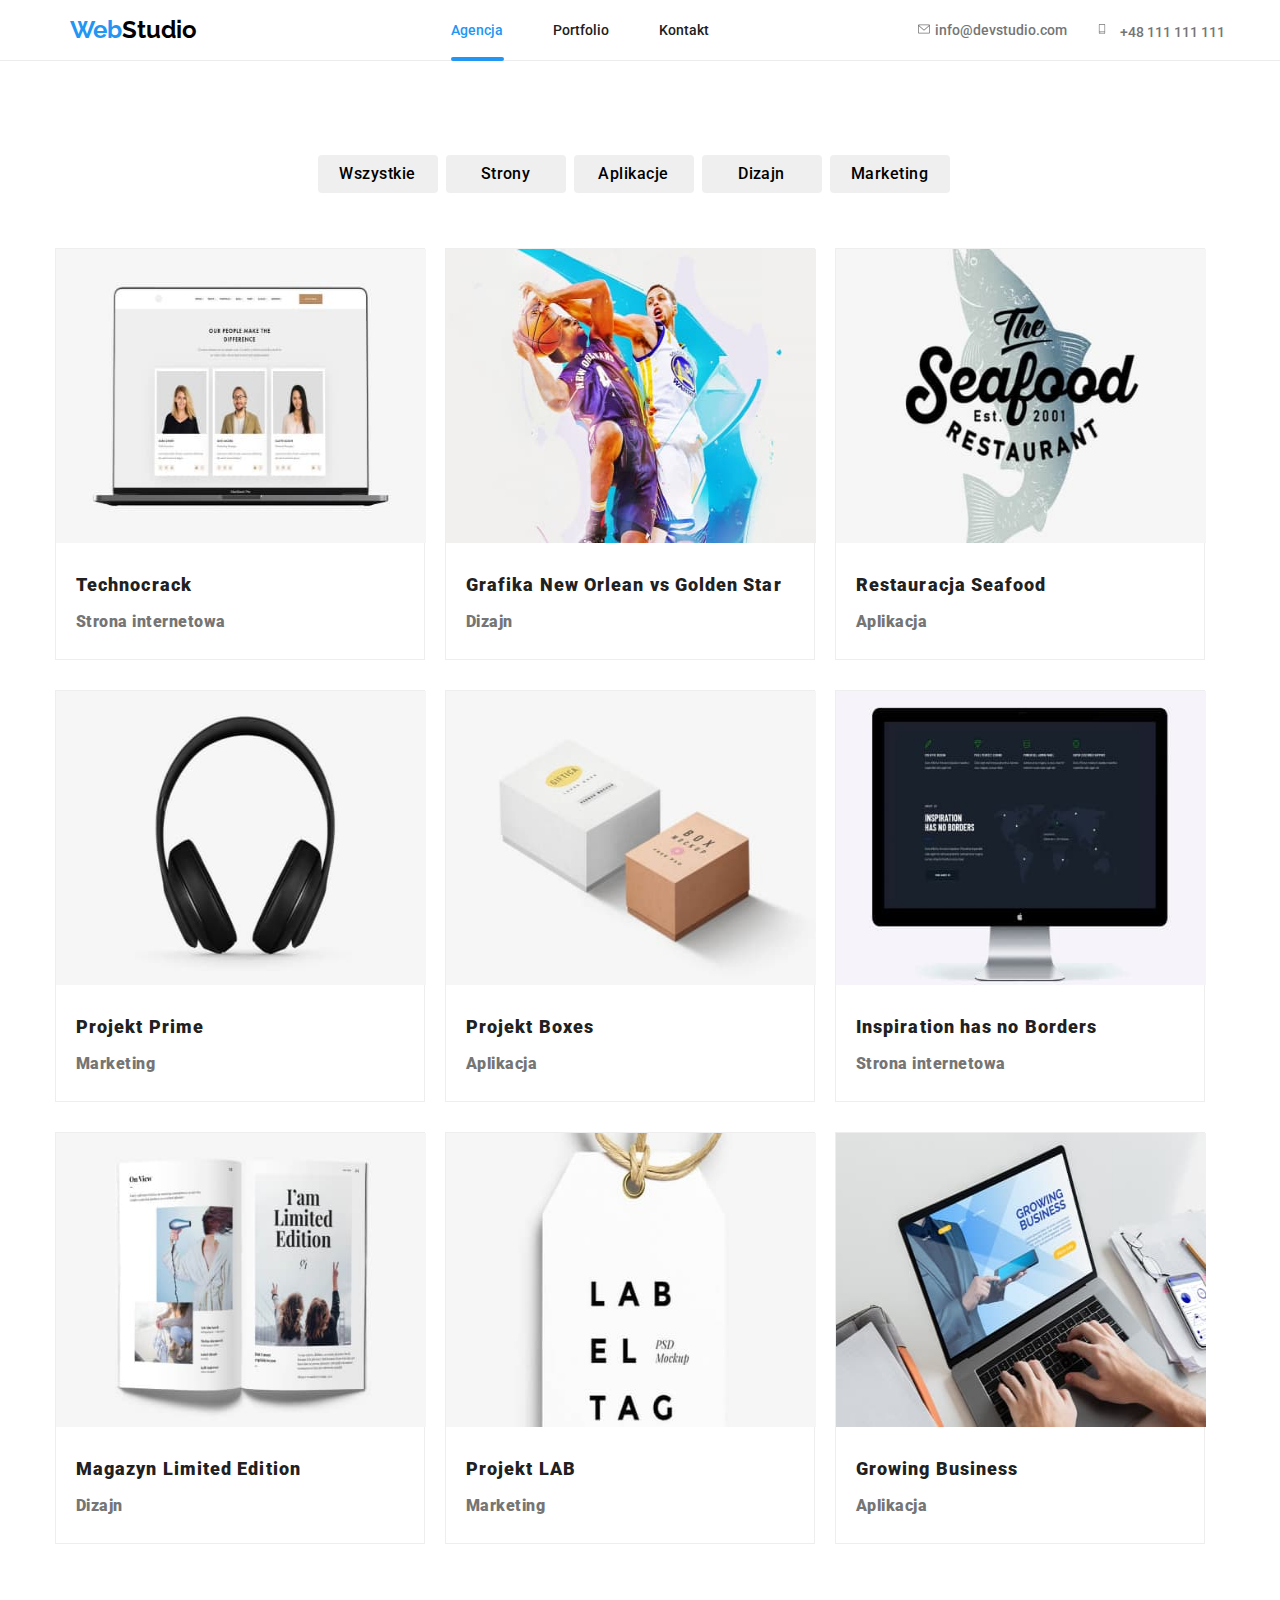
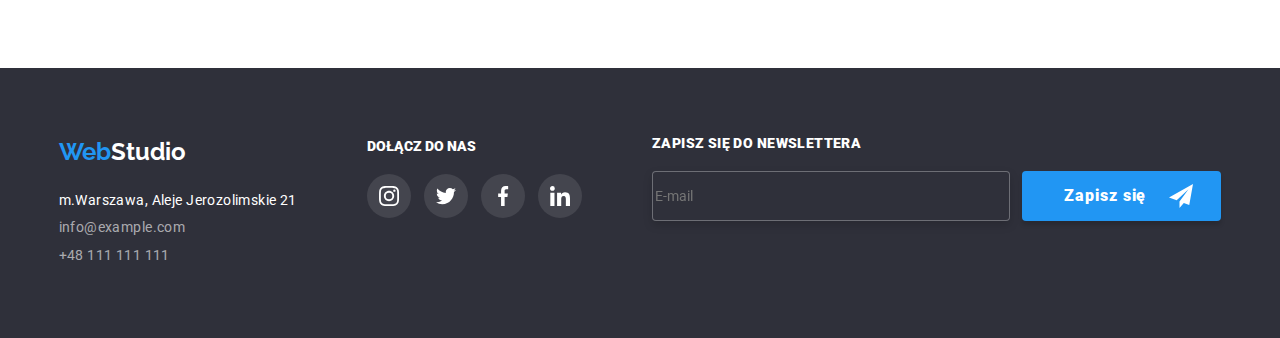
==== commit 61bf22ff: "koniec" ====
--- a/portfolio.html
+++ b/portfolio.html
@@ -419,201 +419,6 @@
         </div>
       </div>
     </footer>
+    <script src="./js/mobile-menu.js"></script>
   </body>
 </html>
-<!-- <div class="container">
-          <figure class="portfolio-figure">
-            <div class="portfolio-img">
-              <img
-                src="./images/technocrack.jpg"
-                alt="Laptop z włączoną stroną internetową."
-                width="370"
-                height="294"
-              />
-              <div class="portfolio-img__mask">
-                Technocrack jest popularną platformą wykorzystywaną do
-                rozpowszechniania koronawirusa. Firmy wykorzystują tę platformę
-                do celów szpiegowskich i ataków na niezabezpieczone serwery
-                konkurencji
-              </div>
-            </div>
-            <figcaption class="portfolio-figcaption-item">
-              Technocrack<br /><span class="portfolio-figcaption-item__span"
-                >Strona internetowa</span
-              >
-            </figcaption>
-          </figure>
-          <figure class="portfolio-figure">
-            <div class="portfolio-img">
-              <img
-                src="./images/graphics.jpg"
-                alt="Dwaj mężczyźni grają w koszykówkę."
-                width="370"
-                height="294"
-              />
-              <div class="portfolio-img__mask">
-                Technocrack jest popularną platformą wykorzystywaną do
-                rozpowszechniania koronawirusa. Firmy wykorzystują tę platformę
-                do celów szpiegowskich i ataków na niezabezpieczone serwery
-                konkurencji
-              </div>
-            </div>
-            <figcaption class="portfolio-figcaption-item">
-              Grafika New Orlean vs Golden Star<br /><span
-                class="portfolio-figcaption-item__span"
-                >Dizajn</span
-              >
-            </figcaption>
-          </figure>
-          <figure class="portfolio-figure margin-zero">
-            <div class="portfolio-img">
-              <img
-                src="./images/restaurant.jpg"
-                alt="Logo restauracji Seafood."
-                width="370"
-                height="294"
-              />
-              <div class="portfolio-img__mask">
-                Technocrack jest popularną platformą wykorzystywaną do
-                rozpowszechniania koronawirusa. Firmy wykorzystują tę platformę
-                do celów szpiegowskich i ataków na niezabezpieczone serwery
-                konkurencji
-              </div>
-            </div>
-            <figcaption class="portfolio-figcaption-item">
-              Restauracja Seafood<br /><span
-                class="portfolio-figcaption-item__span"
-                >Aplikacja</span
-              >
-            </figcaption>
-          </figure>
-          <figure class="portfolio-figure">
-            <div class="portfolio-img">
-              <img
-                src="./images/headphones.jpg"
-                alt="Czarne słuchawki."
-                width="370"
-                height="294"
-              />
-              <div class="portfolio-img__mask">
-                Technocrack jest popularną platformą wykorzystywaną do
-                rozpowszechniania koronawirusa. Firmy wykorzystują tę platformę
-                do celów szpiegowskich i ataków na niezabezpieczone serwery
-                konkurencji
-              </div>
-            </div>
-            <figcaption class="portfolio-figcaption-item">
-              Projekt Prime<br /><span class="portfolio-figcaption-item__span"
-                >Marketing</span
-              >
-            </figcaption>
-          </figure>
-          <figure class="portfolio-figure">
-            <div class="portfolio-img">
-              <img
-                src="./images/boxes.jpg"
-                alt="Białe i brązowe pudełko."
-                width="370"
-                height="294"
-              />
-              <div class="portfolio-img__mask">
-                Technocrack jest popularną platformą wykorzystywaną do
-                rozpowszechniania koronawirusa. Firmy wykorzystują tę platformę
-                do celów szpiegowskich i ataków na niezabezpieczone serwery
-                konkurencji
-              </div>
-            </div>
-            <figcaption class="portfolio-figcaption-item">
-              Projekt Boxes<br /><span class="portfolio-figcaption-item__span"
-                >Aplikacja</span
-              >
-            </figcaption>
-          </figure>
-          <figure class="portfolio-figure margin-zero">
-            <div class="portfolio-img">
-              <img
-                src="./images/monitor.jpg"
-                alt="Monitor firmy Apple."
-                width="370"
-                height="294"
-              />
-              <div class="portfolio-img__mask">
-                Technocrack jest popularną platformą wykorzystywaną do
-                rozpowszechniania koronawirusa. Firmy wykorzystują tę platformę
-                do celów szpiegowskich i ataków na niezabezpieczone serwery
-                konkurencji
-              </div>
-            </div>
-            <figcaption class="portfolio-figcaption-item">
-              Inspiration has no Borders<br /><span
-                class="portfolio-figcaption-item__span"
-                >Strona internetowa</span
-              >
-            </figcaption>
-          </figure>
-          <figure class="portfolio-figure">
-            <div class="portfolio-img">
-              <img
-                src="./images/book.jpg"
-                alt="Magazyn zawierający kilka zdjęć."
-                width="370"
-                height="294"
-              />
-              <div class="portfolio-img__mask">
-                Technocrack jest popularną platformą wykorzystywaną do
-                rozpowszechniania koronawirusa. Firmy wykorzystują tę platformę
-                do celów szpiegowskich i ataków na niezabezpieczone serwery
-                konkurencji
-              </div>
-            </div>
-            <figcaption class="portfolio-figcaption-item">
-              Magazyn Limited Edition<br /><span
-                class="portfolio-figcaption-item__span"
-                >Dizajn</span
-              >
-            </figcaption>
-          </figure>
-          <figure class="portfolio-figure">
-            <div class="portfolio-img">
-              <img
-                src="./images/lab.jpg"
-                alt="Biała zawieszka z napisem."
-                width="370"
-                height="294"
-              />
-              <div class="portfolio-img__mask">
-                Technocrack jest popularną platformą wykorzystywaną do
-                rozpowszechniania koronawirusa. Firmy wykorzystują tę platformę
-                do celów szpiegowskich i ataków na niezabezpieczone serwery
-                konkurencji
-              </div>
-            </div>
-            <figcaption class="portfolio-figcaption-item">
-              Projekt LAB<br /><span class="portfolio-figcaption-item__span"
-                >Marketing</span
-              >
-            </figcaption>
-          </figure>
-          <figure class="portfolio-figure margin-zero">
-            <div class="portfolio-img">
-              <img
-                src="./images/laptop.jpg"
-                alt="Laptop z włączoną stroną internetową."
-                width="370"
-                height="294"
-              />
-              <div class="portfolio-img__mask">
-                Technocrack jest popularną platformą wykorzystywaną do
-                rozpowszechniania koronawirusa. Firmy wykorzystują tę platformę
-                do celów szpiegowskich i ataków na niezabezpieczone serwery
-                konkurencji
-              </div>
-            </div>
-            <figcaption class="portfolio-figcaption-item">
-              Growing Business<br /><span
-                class="portfolio-figcaption-item__span"
-                >Aplikacja</span
-              >
-            </figcaption>
-          </figure>
-        </div> -->
--- a/css/main.min.css
+++ b/css/main.min.css
@@ -1,2 +1,2 @@
-:root{--background-color: #2f303a;--main-color: #212121;--secondary-color: #ffffff;--hover-color: #2196f3;--main-font: "Roboto", sans-serif;--secondary-font: "Raleway", sans-serif}body{font-family:var(--main-font);color:var(--main-color)}h1,h2,p,ul{margin:0px}p,ul{padding:0}.links{color:inherit;text-decoration:none;transition-property:color;transition-duration:250ms;transition-timing-function:cubic-bezier(0.4, 0, 0.2, 1)}.links:hover{color:var(--hover-color)}.links:focus{color:var(--hover-color)}.links--footer{font-size:14px;line-height:0.583;color:rgba(255,255,255,0.6);letter-spacing:0.03em;transition-property:color;transition-duration:250ms;transition-timing-function:cubic-bezier(0.4, 0, 0.2, 1)}.links--footer:hover,.links--footer:focus{color:var(--hover-color)}.links__envelope{width:16px;height:12px;fill:#757575;transition-property:fill;transition-duration:250ms;transition-timing-function:cubic-bezier(0.4, 0, 0.2, 1)}.links__smartphone{width:10px;height:16px;fill:#757575;margin-right:10px;transition-property:fill;transition-duration:250ms;transition-timing-function:cubic-bezier(0.4, 0, 0.2, 1)}.links:hover .links__envelope{fill:var(--hover-color)}.links:hover .links__smartphone{fill:var(--hover-color)}.links:focus .links__envelope{fill:var(--hover-color)}.links:focus .links__smartphone{fill:var(--hover-color)}.container{width:1200px;display:flex;align-items:center;justify-content:center;padding:0 15px}.container__links{display:none}.container--header{justify-content:space-between;background-color:var(--secondary-color)}.container--main-section{flex-direction:column;align-content:center;width:100%}.container__heading{color:var(--secondary-color);font-size:26px;line-height:1.615;padding-top:118px;text-align:center}.container--section{flex-direction:column}.container--footer{flex-direction:column;padding-bottom:60px;width:auto;flex-wrap:wrap;flex-basis:calc(100% / 1)}.container__portfolio{align-items:flex-start;justify-content:center}@media screen and (min-width: 768px){.container__links{display:inline;font-size:12px;font-weight:500;line-height:1.167;color:#757575}.container--footer{flex-direction:row;align-items:center;flex-basis:calc(100% / 2)}.container__portfolio{align-items:center;justify-content:center}}@media screen and (min-width: 1200px){.container{flex-wrap:wrap}.container--footer{flex-basis:calc(100% / 3);justify-content:center}.container__links{font-size:14px;line-height:1.143}.container__links--margin{margin-right:30px}.container__heading{font-size:44px;line-height:1.364;padding-top:200px}}.section{display:flex;flex-wrap:wrap;padding:60px 0;margin:0 auto}.section--bg{background-color:#f5f4fa}@media screen and (max-width: 1199px){.section--none{display:none}}@media screen and (min-width: 1200px){.section{padding:94px 0;justify-content:center}}.studio-button{border:none;font-size:16px;font-family:inherit;line-height:1.875;font-weight:900;cursor:pointer;color:var(--secondary-color);background-color:var(--hover-color);box-shadow:0px 4px 4px rgba(0,0,0,0.15);border-radius:4px;padding:10px 42px;margin-top:30px;margin-bottom:118px}@media screen and (min-width: 1200px){.studio-button{margin-bottom:200px}}.buttons{margin-bottom:40px;list-style-type:none;display:flex;justify-content:flex-start;align-items:flex-start;flex-wrap:wrap;flex-direction:row;width:392px}.buttons__item{width:120px;font-size:16px;font-family:inherit;font-weight:500;line-height:1.625;letter-spacing:0.03em;cursor:pointer;text-align:center;border:none;border-radius:4px;padding:6px 0;margin-right:8px;margin-bottom:15px;transition-property:color, background-color, box-shadow;transition-duration:250ms;transition-timing-function:cubic-bezier(0.4, 0, 0.2, 1)}.buttons__grid{flex-basis:calc(100% / 3)}.buttons__item:hover{background-color:var(--hover-color);color:var(--secondary-color);box-shadow:0px 3px 1px rgba(0,0,0,0.1),0px 1px 2px rgba(0,0,0,0.08),0px 2px 2px rgba(0,0,0,0.12)}.buttons .buttons__item--mobile{margin-bottom:0}@media screen and (min-width: 768px){.buttons{width:645px}}.portfolio-figcaption-item{font-weight:900;font-size:18px;line-height:2;color:inherit;letter-spacing:0.06em;margin:24px 24px 20px 20px}.portfolio-figcaption-item__span{font-size:16px;line-height:1.875;color:#757575;letter-spacing:0.03em;padding-top:4px}.portfolio-grid{flex-basis:calc(100% / 1)}.portfolio-figure{background-color:var(--secondary-color);margin-block-start:0em;margin-block-end:0em;margin-inline-start:0em;margin-inline-end:0em;margin-bottom:30px;border:1px solid #eeeeee;transition-property:box-shadow;transition-duration:250ms;transition-timing-function:cubic-bezier(0.4, 0, 0.2, 1)}.portfolio-figure:hover{box-shadow:0px 1px 1px rgba(0,0,0,0.12),0px 4px 4px rgba(0,0,0,0.06),1px 4px 6px rgba(0,0,0,0.16)}.portfolio-figure:hover .portfolio-img__mask,.portfolio-figure:focus .portfolio-img__mask{transform:translate(0, 0)}.portfolio-img{width:450px;height:294px;overflow:hidden;position:relative}.portfolio-img__mask{position:absolute;top:0;left:0;transform:translate(0, 100%);transition:transform 250ms linear;background-color:rgba(33,150,243,0.9);width:100%;height:100%;font-size:18px;line-height:1.556;letter-spacing:0.03em;color:var(--secondary-color);display:flex;padding:49px 45px 49px 25px}@media screen and (min-width: 768px){.portfolio-img,.portfolio-figure{width:354px}.portfolio-grid{flex-basis:calc(100% / 2)}}@media screen and (min-width: 1200px){.portfolio-grid{flex-basis:calc(100% / 3)}.portfolio-img,.portfolio-figure{width:370px}}.logo{font-family:var(--secondary-font);font-size:24px;font-weight:700;line-height:1.167;color:#000000;text-decoration:none;padding:16px 0}.logo__webstudio{color:var(--hover-color)}.logo--footer{color:var(--secondary-color);padding:60px 0 0 0;margin-bottom:20px}@media screen and (min-width: 768px){.logo{padding:16px 0 16px 15px}.logo--footer{padding:60px 0 0 0}}@media screen and (min-width: 1200px){.logo--footer{padding:60px 0 0 0}}.navigation-modal,.contact-modal{display:flex;flex-direction:column;justify-content:flex-start;align-items:flex-start;align-content:flex-start;width:100%;height:100%;padding-top:62px}.navigation-modal__item,.contact-modal__item{font-weight:500;font-size:24px;line-height:1.175;letter-spacing:0.02em;margin-bottom:64px;padding-left:40px}.contact-modal{padding-top:0;margin-top:302px}.contact-modal__item{color:#757575}.contact-modal__item--modifier{color:var(--hover-color);font-size:40px;line-height:1.167}.social-links{width:450px;display:flex;flex-direction:row;padding-left:40px}.social-links__item{color:var(--hover-color);font-weight:500;font-size:18px;line-height:1.222;letter-spacing:0.02em;margin-right:20px}.footer{background-color:var(--background-color);flex-direction:column;align-items:center;justify-content:center}.footer-contact,.contact-column{display:flex;flex-direction:column;align-items:center;justify-content:center}.address-footer{font-style:normal;line-height:1.714;text-align:center;margin-bottom:60px}.join-for-us{text-align:center;color:var(--secondary-color);font-size:14px;font-weight:900;line-height:1.143;text-transform:uppercase;margin-bottom:60px}.address-span{font-size:14px;line-height:1.714;color:var(--secondary-color);text-align:center;letter-spacing:0.03em}.newsletter{font-weight:900;font-size:14px;line-height:1.143;letter-spacing:0.03em;text-transform:uppercase;color:var(--secondary-color);text-align:center}.footer .social-ellipse__icons{fill:var(--secondary-color)}@media screen and (min-width: 320px){.contact-column{display:none}}@media screen and (min-width: 768px){.contact-column{display:flex;flex-direction:column}.join-for-us{padding-top:25px;margin-left:144px}}@media screen and (min-width: 1200px){.contact-column{flex-direction:row}.footer-contact{align-items:flex-start}.footer{align-content:center;align-items:center;justify-content:center}.address-footer{text-align:left;margin-bottom:0}.join-for-us{text-align:left;margin-left:70px;margin-right:70px;padding-top:70px}.newsletter{padding-top:30px;text-align:left}}.footer-form{margin-top:20px;display:flex;flex-direction:column;align-items:center;letter-spacing:0.03em;color:rgba(255,255,255,0.6)}.footer-form__email{background-color:var(--background-color);width:450px;height:50px;border:1px solid rgba(255,255,255,0.3);box-sizing:border-box;filter:drop-shadow(0px 4px 4px rgba(0,0,0,0.15));border-radius:4px;margin-bottom:20px}.footer-form__btn{display:flex;justify-content:center;align-items:center;padding:10px 28px 10px 42px;background-color:var(--hover-color);color:var(--secondary-color);box-shadow:0px 4px 4px rgba(0,0,0,0.15);border-radius:4px;border:none;font-weight:900;font-size:16px;line-height:1.875;text-align:center;letter-spacing:0.06em}.footer-form__btn:hover{cursor:pointer}.form-newsletter-icon{width:24px;height:24px;fill:var(--secondary-color);margin-left:23px}@media screen and (min-width: 1200px){.footer-form{flex-direction:row;align-items:baseline}.footer-form__email{width:358px;margin-right:12px}}.header{border-bottom:1px solid #ececec;display:flex;justify-content:center}.modal-menu-icon{width:40px;height:40px}.modal-menu-icon:hover{fill:var(--hover-color)}@media screen and (min-width: 768px){.modal-menu{display:none}}.backdrop{position:fixed;top:0;left:0;width:100%;height:100%;background-color:rgba(0,0,0,0.2);opacity:1;transition:opacity 250ms linear}.is-hidden{visibility:hidden;opacity:0;pointer-events:none;transition:opacity 250ms linear, visibility 250ms linear}.modal,.modal-menu{position:fixed;width:450px;min-height:591px;left:50%;top:50%;transform:translate(-50%, -50%);background-color:var(--secondary-color);box-shadow:0px 1px 3px rgba(0,0,0,0.12),0px 1px 1px rgba(0,0,0,0.14),0px 2px 1px rgba(0,0,0,0.2);border-radius:4px;display:flex;flex-direction:column;align-items:center}.modal__icon,.modal-menu__icon{width:30px;height:30px;fill:var(--main-color);stroke:var(--main-color);position:absolute;top:8px;left:412px;transition-property:fill;transition-duration:250ms;transition-timing-function:cubic-bezier(0.4, 0, 0.2, 1)}.modal__heading,.modal-menu__heading{font-weight:900;font-size:20px;line-height:1.15;text-align:center;letter-spacing:0.03em;color:var(--main-color);padding:40px 40px 0px 40px;margin-bottom:12px}.modal-menu{width:100%;height:100%}.is-hidden .modal{opacity:0;transition:opacity 250ms linear}.modal-form{display:flex;flex-wrap:wrap;flex-direction:column;width:370px}.modal-form__label{font-size:12px;line-height:1.167;letter-spacing:0.01em;color:#757575;margin-bottom:4px}.modal-form__input{width:auto;height:40px;border:1px solid rgba(33,33,33,0.2);box-sizing:border-box;border-radius:4px;margin-bottom:10px;padding-left:30px;outline:none;transition-property:border;transition-duration:250ms;transition-timing-function:cubic-bezier(0.4, 0, 0.2, 1)}.modal-form__textarea{width:auto;height:120px;border:1px solid rgba(33,33,33,0.2);box-sizing:border-box;border-radius:4px;resize:none;padding-left:15px;outline:none;transition-property:border;transition-duration:250ms;transition-timing-function:cubic-bezier(0.4, 0, 0.2, 1)}.modal-form__checkbox-label{font-size:12px;line-height:1.167;letter-spacing:0.03em;color:#757575;margin-top:20px;margin-bottom:30px}.modal-form__checkbox-label::before{display:inline-block;content:"";width:16px;height:16px;border:3px solid #000000;margin-right:7px}.modal-form__checkbox:checked+.modal-form__checkbox-label::before{background-color:var(--hover-color);border:none;border-radius:2px;background-image:url(../images/checkbox.svg);background-repeat:no-repeat;background-size:16px;background-position:center}.modal-form__textarea:focus{border:1px solid var(--hover-color)}.modal-form__submit{font-weight:900;font-size:16px;line-height:1.875;display:inline-block;align-items:center;text-align:center;letter-spacing:0.06em;color:var(--secondary-color);width:200px;margin-left:85px;margin-bottom:40px;background-color:var(--hover-color);box-shadow:0px 4px 4px rgba(0,0,0,0.15);border-radius:4px;border:none;padding:10px 0}.modal-form__input:focus{border:1px solid var(--hover-color)}.modal-form__input:focus+.person-icon,.modal-form__input:focus+.tel-icon,.modal-form__input:focus+.email-icon{fill:var(--hover-color)}.checkbox-label__link{color:var(--hover-color)}.modal-form__submit:hover,.modal__icon:hover{fill:var(--hover-color);cursor:pointer}.person-icon{width:18px;height:18px;fill:var(--main-color);position:absolute;top:125px;left:50px;transition-property:fill;transition-duration:250ms;transition-timing-function:cubic-bezier(0.4, 0, 0.2, 1)}.tel-icon{width:18px;height:18px;fill:var(--main-color);position:absolute;top:195px;left:50px;transition-property:fill;transition-duration:250ms;transition-timing-function:cubic-bezier(0.4, 0, 0.2, 1)}.email-icon{width:18px;height:18px;fill:var(--main-color);position:absolute;top:260px;left:50px;transition-property:fill;transition-duration:250ms;transition-timing-function:cubic-bezier(0.4, 0, 0.2, 1)}@media screen and (min-width: 1200px){.modal{width:528px;min-height:581px}.modal__icon{left:490px}.modal-form{width:448px}.modal-form__submit{margin-left:124px}.modal-form__checkbox-label{font-size:14px;line-height:1.714}.person-icon{top:105px}.tel-icon{top:175px}.email-icon{top:240px}}.navigation{display:none}@media screen and (min-width: 768px), (min-width: 1200px){.navigation{display:inline;margin-left:93px}.navigation__item{position:relative;font-size:14px;font-weight:500;line-height:1.143;margin-right:46px}.navigation__item-active{color:var(--hover-color)}.navigation__item-active::after{position:absolute;width:53px;height:4px;left:0;top:35px;background:var(--hover-color);content:"";border-radius:2px}}.main-section{max-width:100%;margin:0 auto;background-color:var(--background-color);background:linear-gradient(rgba(47,48,58,0.4), rgba(47,48,58,0.4)),url(../images/photo-bg-mobile.jpg),no-repeat;background-size:cover}@media (min-device-pixel-ratio: 2), (min-resolution: 192dpi), (min-resolution: 2dppx){.main-section{background:linear-gradient(rgba(47,48,58,0.4), rgba(47,48,58,0.4)),url(../images/photo-bg-mobile@2x.jpg),no-repeat;background-size:cover}}@media screen and (min-width: 768px){.main-section{background:linear-gradient(rgba(47,48,58,0.4), rgba(47,48,58,0.4)),url(../images/photo-bg-tablet.jpg),no-repeat;background-size:cover}}@media screen and (min-width: 768px) and (min-device-pixel-ratio: 2), screen and (min-width: 768px) and (min-resolution: 192dpi), screen and (min-width: 768px) and (min-resolution: 2dppx){.main-section{background:linear-gradient(rgba(47,48,58,0.4), rgba(47,48,58,0.4)),url(../images/photo-bg-tablet@2x.jpg),no-repeat;background-size:cover}}@media screen and (min-width: 1200px){.main-section{max-width:1600px;background:linear-gradient(rgba(47,48,58,0.4), rgba(47,48,58,0.4)),url(../images/photo-bg-desktop.jpg),no-repeat;background-size:cover}}@media screen and (min-width: 1200px) and (min-device-pixel-ratio: 2), screen and (min-width: 1200px) and (min-resolution: 192dpi), screen and (min-width: 1200px) and (min-resolution: 2dppx){.main-section{background:linear-gradient(rgba(47,48,58,0.4), rgba(47,48,58,0.4)),url(../images/photo-bg-desktop@2x.jpg),no-repeat;background-size:cover}}.heading{font-size:36px;line-height:1.167;margin-bottom:50px}.computer-app{font-weight:900;font-size:14px;line-height:1.143;text-align:center;letter-spacing:0.03em;text-transform:uppercase;color:var(--secondary-color);background-color:rgba(47,48,58,0.8);padding:27px 90px 27px 90px;position:absolute;top:208px}.mobile-app{font-weight:900;font-size:14px;line-height:1.143;text-align:center;letter-spacing:0.03em;text-transform:uppercase;color:var(--secondary-color);background-color:rgba(47,48,58,0.8);padding:27px 113px 27px 113px;position:absolute;top:208px}.graphic-solutions{font-weight:900;font-size:14px;line-height:1.143;text-align:center;letter-spacing:0.03em;text-transform:uppercase;color:var(--secondary-color);background-color:rgba(47,48,58,0.8);padding:27px 94px 27px 94px;position:absolute;top:208px}.list{list-style-type:none;display:flex;justify-content:center;align-items:center;flex-wrap:wrap;width:450px}.list__grid{flex-basis:calc(100% / 1)}.list__item{width:450px;font-size:14px;line-height:1.71;letter-spacing:0.03em;margin-bottom:30px}.list__header-item{width:auto;font-size:14px;font-weight:900;line-height:1.143;margin-bottom:10px}.list__icons{width:450px;height:120px;background:#f5f4fa;border-radius:4px;margin-bottom:30px}.list__img{margin-bottom:30px;position:relative}.list-nesters{list-style-type:none;display:flex;flex-direction:column;align-items:center}@media screen and (min-width: 768px){.list{flex-direction:row;width:738px}.list__grid{flex-basis:calc(100% / 2)}.list__item{width:354px}.list__header-item{width:354px}.list__icons{width:354px}}@media screen and (min-width: 1200px){.list{width:1170px}.list__grid{flex-basis:calc(100% / 4);width:0}.list__item{width:270px;margin-bottom:0}.list__header-item{width:270px}.list__icons{width:270px}.list--margin{margin-right:30px}}.team-photos{width:450px;background-color:var(--secondary-color);text-align:center;margin-block-start:0em;margin-block-end:0em;margin-inline-start:0em;margin-inline-end:0em;box-shadow:0px 1px 3px rgba(0,0,0,0.12),0px 1px 1px rgba(0,0,0,0.14),0px 2px 1px rgba(0,0,0,0.2);border-radius:0px 0px 4px 4px}.team-photos__img{width:450px}.team-photos__item{font-weight:500;font-size:16px;line-height:1.188;color:inherit;margin-top:30px}.team-photos__span{display:block;font-size:16px;line-height:1.188;color:#757575;margin-top:10px;margin-bottom:16px}.social-ellipse{display:inline-flex;align-items:center;justify-content:center;width:44px;height:44px;border-radius:100%;margin-right:10px;margin-bottom:24px;transition-property:background-color;transition-duration:250ms;transition-timing-function:cubic-bezier(0.4, 0, 0.2, 1)}.social-ellipse__icons{width:20px;height:20px;fill:#afb1b8;transition-property:fill;transition-duration:250ms;transition-timing-function:cubic-bezier(0.4, 0, 0.2, 1)}.social-ellipse:hover,.social-ellipse:focus{background-color:var(--hover-color);cursor:pointer}.social-ellipse--footer{margin-bottom:0;margin-top:20px;background-color:rgba(255,255,255,0.1)}.social-ellipse:hover .social-ellipse__icons,.social-ellipse:focus .social-ellipse__icons{fill:var(--secondary-color);cursor:pointer}@media screen and (min-width: 768px){.team-photos{width:354px}.team-photos__img{width:354px}.social-ellipse{margin-bottom:30px}.social-ellipse--footer{margin-bottom:0;margin-top:20px;background-color:rgba(255,255,255,0.1)}}@media screen and (min-width: 1200px){.team-photos{width:270px}.team-photos__img{width:270px}.team-photos__span{display:block;font-size:16px;line-height:1.188;color:#757575;margin-top:10px;padding-bottom:16px}.social-ellipse{display:inline-flex;align-items:center;justify-content:center;width:44px;height:44px;border-radius:100%;margin-right:10px;margin-bottom:30px;transition-property:background-color;transition-duration:250ms;transition-timing-function:cubic-bezier(0.4, 0, 0.2, 1)}.social-ellipse__icons{width:20px;height:20px;fill:#afb1b8;transition-property:fill;transition-duration:250ms;transition-timing-function:cubic-bezier(0.4, 0, 0.2, 1)}.social-ellipse:hover,.social-ellipse:focus{background-color:var(--hover-color);cursor:pointer}.social-ellipse--footer{margin-bottom:0;margin-top:20px;background-color:rgba(255,255,255,0.1)}.social-ellipse:hover .social-ellipse__icons,.social-ellipse:focus .social-ellipse__icons{fill:var(--secondary-color);cursor:pointer}}.customer{display:inline-flex;align-items:center;justify-content:center;width:210px;height:92px;border:1px solid #afb1b8;box-sizing:border-box;border-radius:4px;margin-bottom:30px;transition-property:border-color;transition-duration:250ms;transition-timing-function:cubic-bezier(0.4, 0, 0.2, 1)}.customer__icon{width:106px;height:60px;fill:#afb1b8;transition-property:fill;transition-duration:250ms;transition-timing-function:cubic-bezier(0.4, 0, 0.2, 1)}.customer:hover,.customer:focus{border-color:var(--hover-color);cursor:pointer}.customer-grid{flex-basis:calc(100% / 2)}.customer:hover .customer__icon,.customer:focus .customer__icon{fill:var(--hover-color);cursor:pointer}.customer--bottom56{margin-bottom:0}.margin-zero{margin-right:0}@media screen and (min-width: 768px){.customer{width:226px}.customer-grid{flex-basis:calc(100% / 3)}.customer--bottom4{margin-bottom:0}}@media screen and (min-width: 1200px){.customer{width:170px}.customer-grid{flex-basis:calc(100% / 6)}.customer--bottom{margin-bottom:0}}.visually-hidden{position:absolute !important;clip:rect(1px 1px 1px 1px);clip:rect(1px, 1px, 1px, 1px);padding:0 !important;border:0 !important;height:1px !important;width:1px !important;overflow:hidden}
+:root{--background-color: #2f303a;--main-color: #212121;--secondary-color: #ffffff;--hover-color: #2196f3;--main-font: "Roboto", sans-serif;--secondary-font: "Raleway", sans-serif}body{font-family:var(--main-font);color:var(--main-color)}h1,h2,p,ul{margin:0px}p,ul{padding:0}.links{color:inherit;text-decoration:none;transition-property:color;transition-duration:250ms;transition-timing-function:cubic-bezier(0.4, 0, 0.2, 1)}.links:hover{color:var(--hover-color)}.links:focus{color:var(--hover-color)}.links--footer{font-size:14px;line-height:0.583;color:rgba(255,255,255,0.6);letter-spacing:0.03em;transition-property:color;transition-duration:250ms;transition-timing-function:cubic-bezier(0.4, 0, 0.2, 1)}.links--footer:hover,.links--footer:focus{color:var(--hover-color)}.links__envelope{width:16px;height:12px;fill:#757575;transition-property:fill;transition-duration:250ms;transition-timing-function:cubic-bezier(0.4, 0, 0.2, 1)}.links__smartphone{width:10px;height:16px;fill:#757575;margin-right:10px;transition-property:fill;transition-duration:250ms;transition-timing-function:cubic-bezier(0.4, 0, 0.2, 1)}.links:hover .links__envelope{fill:var(--hover-color)}.links:hover .links__smartphone{fill:var(--hover-color)}.links:focus .links__envelope{fill:var(--hover-color)}.links:focus .links__smartphone{fill:var(--hover-color)}.container{width:1200px;display:flex;align-items:center;justify-content:center;padding:0 15px}.container__links{display:none}.container--header{justify-content:space-between;background-color:var(--secondary-color)}.container--main-section{flex-direction:column;align-content:center;width:100%}.container__heading{color:var(--secondary-color);font-size:26px;line-height:1.615;padding-top:118px;text-align:center}.container--section{flex-direction:column}.container--footer{flex-direction:column;padding-bottom:60px;width:auto;flex-wrap:wrap;flex-basis:calc(100% / 1)}.container__portfolio{align-items:flex-start;justify-content:center}@media screen and (min-width: 768px){.container__links{display:inline;font-size:12px;font-weight:500;line-height:1.167;color:#757575}.container--footer{flex-direction:row;align-items:center;flex-basis:calc(100% / 2)}.container__portfolio{align-items:center;justify-content:center}}@media screen and (min-width: 1200px){.container{flex-wrap:wrap}.container--footer{flex-basis:calc(100% / 3);justify-content:center}.container__links{font-size:14px;line-height:1.143}.container__links--margin{margin-right:30px}.container__heading{font-size:44px;line-height:1.364;padding-top:200px}}.section{display:flex;flex-wrap:wrap;padding:60px 0;margin:0 auto}.section--bg{background-color:#f5f4fa}@media screen and (max-width: 1199px){.section--none{display:none}}@media screen and (min-width: 1200px){.section{padding:94px 0;justify-content:center}}.studio-button{border:none;font-size:16px;font-family:inherit;line-height:1.875;font-weight:900;cursor:pointer;color:var(--secondary-color);background-color:var(--hover-color);box-shadow:0px 4px 4px rgba(0,0,0,0.15);border-radius:4px;padding:10px 42px;margin-top:30px;margin-bottom:118px}@media screen and (min-width: 1200px){.studio-button{margin-bottom:200px}}.buttons{margin-bottom:40px;list-style-type:none;display:flex;justify-content:flex-start;align-items:flex-start;flex-wrap:wrap;flex-direction:row;width:392px}.buttons__item{width:120px;font-size:16px;font-family:inherit;font-weight:500;line-height:1.625;letter-spacing:0.03em;cursor:pointer;text-align:center;border:none;border-radius:4px;padding:6px 0;margin-right:8px;margin-bottom:15px;transition-property:color, background-color, box-shadow;transition-duration:250ms;transition-timing-function:cubic-bezier(0.4, 0, 0.2, 1)}.buttons__grid{flex-basis:calc(100% / 3)}.buttons__item:hover{background-color:var(--hover-color);color:var(--secondary-color);box-shadow:0px 3px 1px rgba(0,0,0,0.1),0px 1px 2px rgba(0,0,0,0.08),0px 2px 2px rgba(0,0,0,0.12)}.buttons .buttons__item--mobile{margin-bottom:0}@media screen and (min-width: 768px){.buttons{width:645px}}.portfolio-figcaption-item{font-weight:900;font-size:18px;line-height:2;color:inherit;letter-spacing:0.06em;margin:24px 24px 20px 20px}.portfolio-figcaption-item__span{font-size:16px;line-height:1.875;color:#757575;letter-spacing:0.03em;padding-top:4px}.portfolio-grid{flex-basis:calc(100% / 1)}.portfolio-figure{background-color:var(--secondary-color);margin-block-start:0em;margin-block-end:0em;margin-inline-start:0em;margin-inline-end:0em;margin-bottom:30px;border:1px solid #eeeeee;transition-property:box-shadow;transition-duration:250ms;transition-timing-function:cubic-bezier(0.4, 0, 0.2, 1)}.portfolio-figure:hover{box-shadow:0px 1px 1px rgba(0,0,0,0.12),0px 4px 4px rgba(0,0,0,0.06),1px 4px 6px rgba(0,0,0,0.16)}.portfolio-figure:hover .portfolio-img__mask,.portfolio-figure:focus .portfolio-img__mask{transform:translate(0, 0)}.portfolio-img{width:450px;height:294px;overflow:hidden;position:relative}.portfolio-img__mask{position:absolute;top:0;left:0;transform:translate(0, 100%);transition:transform 250ms linear;background-color:rgba(33,150,243,0.9);width:100%;height:100%;font-size:18px;line-height:1.556;letter-spacing:0.03em;color:var(--secondary-color);display:flex;padding:49px 45px 49px 25px}@media screen and (min-width: 768px){.portfolio-img,.portfolio-figure{width:354px}.portfolio-grid{flex-basis:calc(100% / 2)}}@media screen and (min-width: 1200px){.portfolio-grid{flex-basis:calc(100% / 3)}.portfolio-img,.portfolio-figure{width:370px}}.logo{font-family:var(--secondary-font);font-size:24px;font-weight:700;line-height:1.167;color:#000000;text-decoration:none;padding:16px 0}.logo__webstudio{color:var(--hover-color)}.logo--footer{color:var(--secondary-color);padding:60px 0 0 0;margin-bottom:20px}@media screen and (min-width: 768px){.logo{padding:16px 0 16px 15px}.logo--footer{padding:60px 0 0 0}}@media screen and (min-width: 1200px){.logo--footer{padding:60px 0 0 0}}.navigation-modal,.contact-modal{display:flex;flex-direction:column;justify-content:flex-start;align-items:flex-start;align-content:flex-start;width:100%;height:100%;padding-top:62px}.navigation-modal__item,.contact-modal__item{font-weight:500;font-size:24px;line-height:1.175;letter-spacing:0.02em;margin-bottom:64px;padding-left:40px}.contact-modal{padding-top:0;margin-top:302px}.contact-modal__item{color:#757575}.contact-modal__item--modifier{color:var(--hover-color);font-size:40px;line-height:1.167}.social-links{width:450px;display:flex;flex-direction:row;padding-left:40px}.social-links__item{color:var(--hover-color);font-weight:500;font-size:18px;line-height:1.222;letter-spacing:0.02em;margin-right:20px}.footer{background-color:var(--background-color);flex-direction:column;align-items:center;justify-content:center}.footer-contact,.contact-column{display:flex;flex-direction:column;align-items:center;justify-content:center}.address-footer{font-style:normal;line-height:1.714;text-align:center;margin-bottom:60px}.join-for-us{text-align:center;color:var(--secondary-color);font-size:14px;font-weight:900;line-height:1.143;text-transform:uppercase;margin-bottom:60px}.address-span{font-size:14px;line-height:1.714;color:var(--secondary-color);text-align:center;letter-spacing:0.03em}.newsletter{font-weight:900;font-size:14px;line-height:1.143;letter-spacing:0.03em;text-transform:uppercase;color:var(--secondary-color);text-align:center}.footer .social-ellipse__icons{fill:var(--secondary-color)}@media screen and (min-width: 320px){.contact-column{display:none}}@media screen and (min-width: 768px){.contact-column{display:flex;flex-direction:column}.join-for-us{padding-top:25px;margin-left:144px}}@media screen and (min-width: 1200px){.contact-column{flex-direction:row}.footer-contact{align-items:flex-start}.footer{align-content:center;align-items:center;justify-content:center}.address-footer{text-align:left;margin-bottom:0}.join-for-us{text-align:left;margin-left:70px;margin-right:70px;padding-top:70px}.newsletter{padding-top:30px;text-align:left}}.footer-form{margin-top:20px;display:flex;flex-direction:column;align-items:center;letter-spacing:0.03em;color:rgba(255,255,255,0.6)}.footer-form__email{background-color:var(--background-color);width:450px;height:50px;border:1px solid rgba(255,255,255,0.3);box-sizing:border-box;filter:drop-shadow(0px 4px 4px rgba(0,0,0,0.15));border-radius:4px;margin-bottom:20px}.footer-form__btn{display:flex;justify-content:center;align-items:center;padding:10px 28px 10px 42px;background-color:var(--hover-color);color:var(--secondary-color);box-shadow:0px 4px 4px rgba(0,0,0,0.15);border-radius:4px;border:none;font-weight:900;font-size:16px;line-height:1.875;text-align:center;letter-spacing:0.06em}.footer-form__btn:hover{cursor:pointer}.form-newsletter-icon{width:24px;height:24px;fill:var(--secondary-color);margin-left:23px}@media screen and (min-width: 1200px){.footer-form{flex-direction:row;align-items:baseline}.footer-form__email{width:358px;margin-right:12px}}.header{border-bottom:1px solid #ececec;display:flex;justify-content:center}.modal-menu-icon{width:40px;height:40px}.modal-menu-icon:hover{fill:var(--hover-color)}@media screen and (min-width: 768px){.modal-menu-icon{display:none}}@media screen and (min-width: 1200px){.modal-menu-icon{display:none}}.backdrop{position:fixed;top:0;left:0;width:100%;height:100%;background-color:rgba(0,0,0,0.2);opacity:1;transition:opacity 250ms linear}.is-hidden{visibility:hidden;opacity:0;pointer-events:none;transition:opacity 250ms linear, visibility 250ms linear}.modal,.modal-menu{position:fixed;width:450px;min-height:591px;left:50%;top:50%;transform:translate(-50%, -50%);background-color:var(--secondary-color);box-shadow:0px 1px 3px rgba(0,0,0,0.12),0px 1px 1px rgba(0,0,0,0.14),0px 2px 1px rgba(0,0,0,0.2);border-radius:4px;display:flex;flex-direction:column;align-items:center}.modal__icon,.modal-menu__icon{width:30px;height:30px;fill:var(--main-color);stroke:var(--main-color);position:absolute;top:8px;left:412px;transition-property:fill;transition-duration:250ms;transition-timing-function:cubic-bezier(0.4, 0, 0.2, 1)}.modal__heading,.modal-menu__heading{font-weight:900;font-size:20px;line-height:1.15;text-align:center;letter-spacing:0.03em;color:var(--main-color);padding:40px 40px 0px 40px;margin-bottom:12px}.modal-menu{width:100%;height:100%}.is-hidden .modal{opacity:0;transition:opacity 250ms linear}.modal-form{display:flex;flex-wrap:wrap;flex-direction:column;width:370px}.modal-form__label{font-size:12px;line-height:1.167;letter-spacing:0.01em;color:#757575;margin-bottom:4px}.modal-form__input{width:auto;height:40px;border:1px solid rgba(33,33,33,0.2);box-sizing:border-box;border-radius:4px;margin-bottom:10px;padding-left:30px;outline:none;transition-property:border;transition-duration:250ms;transition-timing-function:cubic-bezier(0.4, 0, 0.2, 1)}.modal-form__textarea{width:auto;height:120px;border:1px solid rgba(33,33,33,0.2);box-sizing:border-box;border-radius:4px;resize:none;padding-left:15px;outline:none;transition-property:border;transition-duration:250ms;transition-timing-function:cubic-bezier(0.4, 0, 0.2, 1)}.modal-form__checkbox-label{font-size:12px;line-height:1.167;letter-spacing:0.03em;color:#757575;margin-top:20px;margin-bottom:30px}.modal-form__checkbox-label::before{display:inline-block;content:"";width:16px;height:16px;border:3px solid #000000;margin-right:7px}.modal-form__checkbox:checked+.modal-form__checkbox-label::before{background-color:var(--hover-color);border:none;border-radius:2px;background-image:url(../images/checkbox.svg);background-repeat:no-repeat;background-size:16px;background-position:center}.modal-form__textarea:focus{border:1px solid var(--hover-color)}.modal-form__submit{font-weight:900;font-size:16px;line-height:1.875;display:inline-block;align-items:center;text-align:center;letter-spacing:0.06em;color:var(--secondary-color);width:200px;margin-left:85px;margin-bottom:40px;background-color:var(--hover-color);box-shadow:0px 4px 4px rgba(0,0,0,0.15);border-radius:4px;border:none;padding:10px 0}.modal-form__input:focus{border:1px solid var(--hover-color)}.modal-form__input:focus+.person-icon,.modal-form__input:focus+.tel-icon,.modal-form__input:focus+.email-icon{fill:var(--hover-color)}.checkbox-label__link{color:var(--hover-color)}.modal-form__submit:hover,.modal__icon:hover{fill:var(--hover-color);cursor:pointer}.person-icon{width:18px;height:18px;fill:var(--main-color);position:absolute;top:125px;left:50px;transition-property:fill;transition-duration:250ms;transition-timing-function:cubic-bezier(0.4, 0, 0.2, 1)}.tel-icon{width:18px;height:18px;fill:var(--main-color);position:absolute;top:195px;left:50px;transition-property:fill;transition-duration:250ms;transition-timing-function:cubic-bezier(0.4, 0, 0.2, 1)}.email-icon{width:18px;height:18px;fill:var(--main-color);position:absolute;top:260px;left:50px;transition-property:fill;transition-duration:250ms;transition-timing-function:cubic-bezier(0.4, 0, 0.2, 1)}@media screen and (min-width: 1200px){.modal{width:528px;min-height:581px}.modal__icon{left:490px}.modal-form{width:448px}.modal-form__submit{margin-left:124px}.modal-form__checkbox-label{font-size:14px;line-height:1.714}.person-icon{top:105px}.tel-icon{top:175px}.email-icon{top:240px}}.navigation{display:none}@media screen and (min-width: 768px), (min-width: 1200px){.navigation{display:inline;margin-left:93px}.navigation__item{position:relative;font-size:14px;font-weight:500;line-height:1.143;margin-right:46px}.navigation__item-active{color:var(--hover-color)}.navigation__item-active::after{position:absolute;width:53px;height:4px;left:0;top:35px;background:var(--hover-color);content:"";border-radius:2px}}.main-section{max-width:100%;margin:0 auto;background-color:var(--background-color);background:linear-gradient(rgba(47,48,58,0.4), rgba(47,48,58,0.4)),url(../images/photo-bg-mobile.jpg),no-repeat;background-size:cover}@media (min-device-pixel-ratio: 2), (min-resolution: 192dpi), (min-resolution: 2dppx){.main-section{background:linear-gradient(rgba(47,48,58,0.4), rgba(47,48,58,0.4)),url(../images/photo-bg-mobile@2x.jpg),no-repeat;background-size:cover}}@media screen and (min-width: 768px){.main-section{background:linear-gradient(rgba(47,48,58,0.4), rgba(47,48,58,0.4)),url(../images/photo-bg-tablet.jpg),no-repeat;background-size:cover}}@media screen and (min-width: 768px) and (min-device-pixel-ratio: 2), screen and (min-width: 768px) and (min-resolution: 192dpi), screen and (min-width: 768px) and (min-resolution: 2dppx){.main-section{background:linear-gradient(rgba(47,48,58,0.4), rgba(47,48,58,0.4)),url(../images/photo-bg-tablet@2x.jpg),no-repeat;background-size:cover}}@media screen and (min-width: 1200px){.main-section{max-width:1600px;background:linear-gradient(rgba(47,48,58,0.4), rgba(47,48,58,0.4)),url(../images/photo-bg-desktop.jpg),no-repeat;background-size:cover}}@media screen and (min-width: 1200px) and (min-device-pixel-ratio: 2), screen and (min-width: 1200px) and (min-resolution: 192dpi), screen and (min-width: 1200px) and (min-resolution: 2dppx){.main-section{background:linear-gradient(rgba(47,48,58,0.4), rgba(47,48,58,0.4)),url(../images/photo-bg-desktop@2x.jpg),no-repeat;background-size:cover}}.heading{font-size:36px;line-height:1.167;margin-bottom:50px}.computer-app{font-weight:900;font-size:14px;line-height:1.143;text-align:center;letter-spacing:0.03em;text-transform:uppercase;color:var(--secondary-color);background-color:rgba(47,48,58,0.8);padding:27px 90px 27px 90px;position:absolute;top:208px}.mobile-app{font-weight:900;font-size:14px;line-height:1.143;text-align:center;letter-spacing:0.03em;text-transform:uppercase;color:var(--secondary-color);background-color:rgba(47,48,58,0.8);padding:27px 113px 27px 113px;position:absolute;top:208px}.graphic-solutions{font-weight:900;font-size:14px;line-height:1.143;text-align:center;letter-spacing:0.03em;text-transform:uppercase;color:var(--secondary-color);background-color:rgba(47,48,58,0.8);padding:27px 94px 27px 94px;position:absolute;top:208px}.list{list-style-type:none;display:flex;justify-content:center;align-items:center;flex-wrap:wrap;width:450px}.list__grid{flex-basis:calc(100% / 1)}.list__item{width:450px;font-size:14px;line-height:1.71;letter-spacing:0.03em;margin-bottom:30px}.list__header-item{width:auto;font-size:14px;font-weight:900;line-height:1.143;margin-bottom:10px}.list__icons{width:450px;height:120px;background:#f5f4fa;border-radius:4px;margin-bottom:30px}.list__img{margin-bottom:30px;position:relative}.list-nesters{list-style-type:none;display:flex;flex-direction:column;align-items:center}@media screen and (min-width: 768px){.list{flex-direction:row;width:738px}.list__grid{flex-basis:calc(100% / 2)}.list__item{width:354px}.list__header-item{width:354px}.list__icons{width:354px}}@media screen and (min-width: 1200px){.list{width:1170px}.list__grid{flex-basis:calc(100% / 4);width:0}.list__item{width:270px;margin-bottom:0}.list__header-item{width:270px}.list__icons{width:270px}.list--margin{margin-right:30px}}.team-photos{width:450px;background-color:var(--secondary-color);text-align:center;margin-block-start:0em;margin-block-end:0em;margin-inline-start:0em;margin-inline-end:0em;box-shadow:0px 1px 3px rgba(0,0,0,0.12),0px 1px 1px rgba(0,0,0,0.14),0px 2px 1px rgba(0,0,0,0.2);border-radius:0px 0px 4px 4px}.team-photos__img{width:450px}.team-photos__item{font-weight:500;font-size:16px;line-height:1.188;color:inherit;margin-top:30px}.team-photos__span{display:block;font-size:16px;line-height:1.188;color:#757575;margin-top:10px;margin-bottom:16px}.social-ellipse{display:inline-flex;align-items:center;justify-content:center;width:44px;height:44px;border-radius:100%;margin-right:10px;margin-bottom:24px;transition-property:background-color;transition-duration:250ms;transition-timing-function:cubic-bezier(0.4, 0, 0.2, 1)}.social-ellipse__icons{width:20px;height:20px;fill:#afb1b8;transition-property:fill;transition-duration:250ms;transition-timing-function:cubic-bezier(0.4, 0, 0.2, 1)}.social-ellipse:hover,.social-ellipse:focus{background-color:var(--hover-color);cursor:pointer}.social-ellipse--footer{margin-bottom:0;margin-top:20px;background-color:rgba(255,255,255,0.1)}.social-ellipse:hover .social-ellipse__icons,.social-ellipse:focus .social-ellipse__icons{fill:var(--secondary-color);cursor:pointer}@media screen and (min-width: 768px){.team-photos{width:354px}.team-photos__img{width:354px}.social-ellipse{margin-bottom:30px}.social-ellipse--footer{margin-bottom:0;margin-top:20px;background-color:rgba(255,255,255,0.1)}}@media screen and (min-width: 1200px){.team-photos{width:270px}.team-photos__img{width:270px}.team-photos__span{display:block;font-size:16px;line-height:1.188;color:#757575;margin-top:10px;padding-bottom:16px}.social-ellipse{display:inline-flex;align-items:center;justify-content:center;width:44px;height:44px;border-radius:100%;margin-right:10px;margin-bottom:30px;transition-property:background-color;transition-duration:250ms;transition-timing-function:cubic-bezier(0.4, 0, 0.2, 1)}.social-ellipse__icons{width:20px;height:20px;fill:#afb1b8;transition-property:fill;transition-duration:250ms;transition-timing-function:cubic-bezier(0.4, 0, 0.2, 1)}.social-ellipse:hover,.social-ellipse:focus{background-color:var(--hover-color);cursor:pointer}.social-ellipse--footer{margin-bottom:0;margin-top:20px;background-color:rgba(255,255,255,0.1)}.social-ellipse:hover .social-ellipse__icons,.social-ellipse:focus .social-ellipse__icons{fill:var(--secondary-color);cursor:pointer}}.customer{display:inline-flex;align-items:center;justify-content:center;width:210px;height:92px;border:1px solid #afb1b8;box-sizing:border-box;border-radius:4px;margin-bottom:30px;transition-property:border-color;transition-duration:250ms;transition-timing-function:cubic-bezier(0.4, 0, 0.2, 1)}.customer__icon{width:106px;height:60px;fill:#afb1b8;transition-property:fill;transition-duration:250ms;transition-timing-function:cubic-bezier(0.4, 0, 0.2, 1)}.customer:hover,.customer:focus{border-color:var(--hover-color);cursor:pointer}.customer-grid{flex-basis:calc(100% / 2)}.customer:hover .customer__icon,.customer:focus .customer__icon{fill:var(--hover-color);cursor:pointer}.customer--bottom56{margin-bottom:0}.margin-zero{margin-right:0}@media screen and (min-width: 768px){.customer{width:226px}.customer-grid{flex-basis:calc(100% / 3)}.customer--bottom4{margin-bottom:0}}@media screen and (min-width: 1200px){.customer{width:170px}.customer-grid{flex-basis:calc(100% / 6)}.customer--bottom{margin-bottom:0}}.visually-hidden{position:absolute !important;clip:rect(1px 1px 1px 1px);clip:rect(1px, 1px, 1px, 1px);padding:0 !important;border:0 !important;height:1px !important;width:1px !important;overflow:hidden}
 /*# sourceMappingURL=main.min.css.map */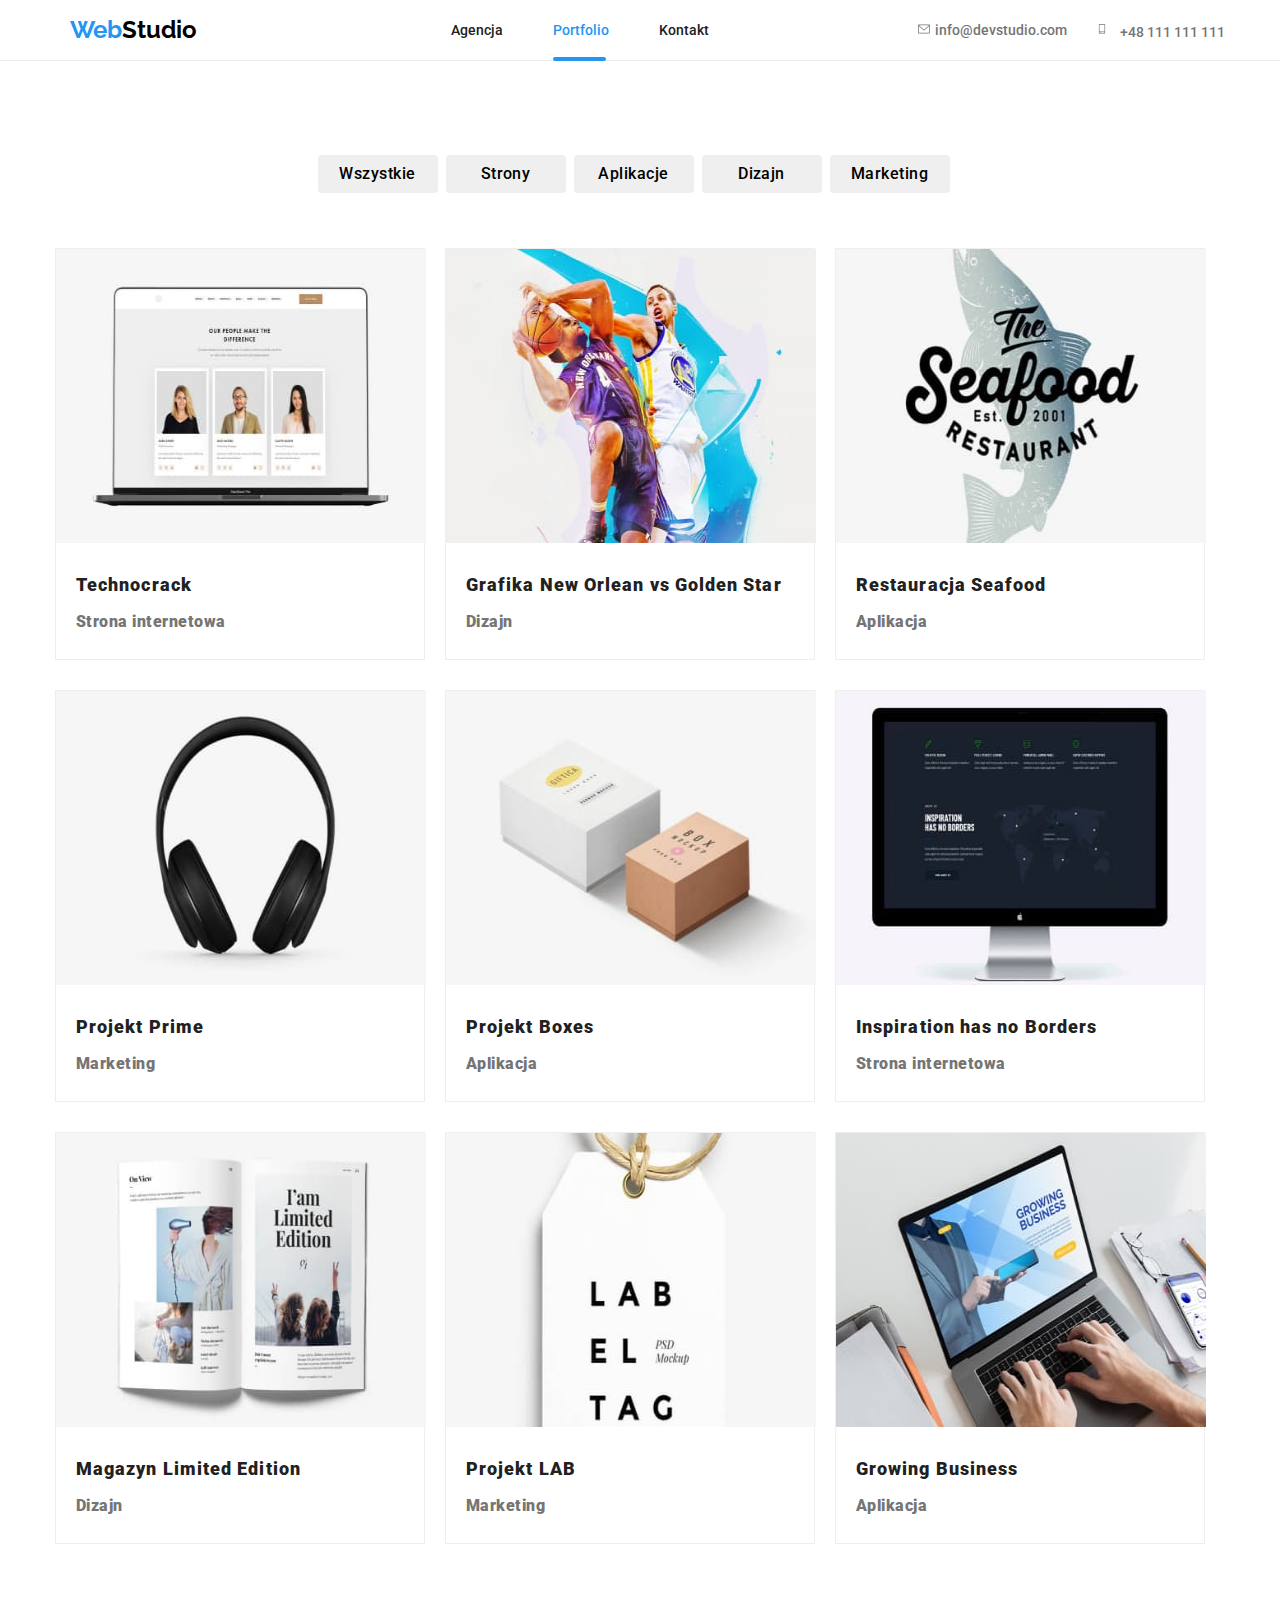
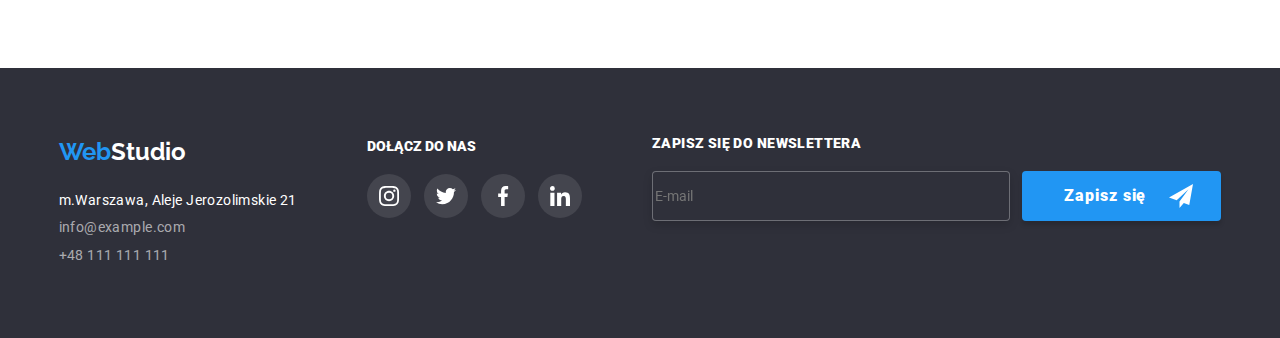
==== commit b4f6332f: "koniec ostatecznie" ====
--- a/portfolio.html
+++ b/portfolio.html
@@ -24,7 +24,6 @@
           <div class="modal-menu">
             <svg class="modal__icon">
               <use
-                class="modal__icon--fill"
                 href="./images/icons.svg#icon-close"
                 data-mobile-menu-close
               ></use>
@@ -39,7 +38,10 @@
               <a class="navigation-modal__item links">Kontakt</a>
             </nav>
             <div class="contact-modal">
-              <a class="links contact-modal__item" href="tel:+48 111 111 111">
+              <a
+                class="links contact-modal__item contact-modal__item--modifier"
+                href="tel:+48 111 111 111"
+              >
                 +48 111 111 111
               </a>
               <a
@@ -58,12 +60,10 @@
           </div>
         </div>
         <nav class="navigation">
+          <a class="navigation__item links" href="./index.html">Agencja</a>
           <a
             class="navigation__item navigation__item-active links"
-            href="./index.html"
-            >Agencja</a
-          >
-          <a class="navigation__item links" href="./portfolio.html"
+            href="./portfolio.html"
             >Portfolio</a
           >
           <a class="navigation__item links">Kontakt</a>
--- a/css/main.min.css
+++ b/css/main.min.css
@@ -1,2 +1,2 @@
-:root{--background-color: #2f303a;--main-color: #212121;--secondary-color: #ffffff;--hover-color: #2196f3;--main-font: "Roboto", sans-serif;--secondary-font: "Raleway", sans-serif}body{font-family:var(--main-font);color:var(--main-color)}h1,h2,p,ul{margin:0px}p,ul{padding:0}.links{color:inherit;text-decoration:none;transition-property:color;transition-duration:250ms;transition-timing-function:cubic-bezier(0.4, 0, 0.2, 1)}.links:hover{color:var(--hover-color)}.links:focus{color:var(--hover-color)}.links--footer{font-size:14px;line-height:0.583;color:rgba(255,255,255,0.6);letter-spacing:0.03em;transition-property:color;transition-duration:250ms;transition-timing-function:cubic-bezier(0.4, 0, 0.2, 1)}.links--footer:hover,.links--footer:focus{color:var(--hover-color)}.links__envelope{width:16px;height:12px;fill:#757575;transition-property:fill;transition-duration:250ms;transition-timing-function:cubic-bezier(0.4, 0, 0.2, 1)}.links__smartphone{width:10px;height:16px;fill:#757575;margin-right:10px;transition-property:fill;transition-duration:250ms;transition-timing-function:cubic-bezier(0.4, 0, 0.2, 1)}.links:hover .links__envelope{fill:var(--hover-color)}.links:hover .links__smartphone{fill:var(--hover-color)}.links:focus .links__envelope{fill:var(--hover-color)}.links:focus .links__smartphone{fill:var(--hover-color)}.container{width:1200px;display:flex;align-items:center;justify-content:center;padding:0 15px}.container__links{display:none}.container--header{justify-content:space-between;background-color:var(--secondary-color)}.container--main-section{flex-direction:column;align-content:center;width:100%}.container__heading{color:var(--secondary-color);font-size:26px;line-height:1.615;padding-top:118px;text-align:center}.container--section{flex-direction:column}.container--footer{flex-direction:column;padding-bottom:60px;width:auto;flex-wrap:wrap;flex-basis:calc(100% / 1)}.container__portfolio{align-items:flex-start;justify-content:center}@media screen and (min-width: 768px){.container__links{display:inline;font-size:12px;font-weight:500;line-height:1.167;color:#757575}.container--footer{flex-direction:row;align-items:center;flex-basis:calc(100% / 2)}.container__portfolio{align-items:center;justify-content:center}}@media screen and (min-width: 1200px){.container{flex-wrap:wrap}.container--footer{flex-basis:calc(100% / 3);justify-content:center}.container__links{font-size:14px;line-height:1.143}.container__links--margin{margin-right:30px}.container__heading{font-size:44px;line-height:1.364;padding-top:200px}}.section{display:flex;flex-wrap:wrap;padding:60px 0;margin:0 auto}.section--bg{background-color:#f5f4fa}@media screen and (max-width: 1199px){.section--none{display:none}}@media screen and (min-width: 1200px){.section{padding:94px 0;justify-content:center}}.studio-button{border:none;font-size:16px;font-family:inherit;line-height:1.875;font-weight:900;cursor:pointer;color:var(--secondary-color);background-color:var(--hover-color);box-shadow:0px 4px 4px rgba(0,0,0,0.15);border-radius:4px;padding:10px 42px;margin-top:30px;margin-bottom:118px}@media screen and (min-width: 1200px){.studio-button{margin-bottom:200px}}.buttons{margin-bottom:40px;list-style-type:none;display:flex;justify-content:flex-start;align-items:flex-start;flex-wrap:wrap;flex-direction:row;width:392px}.buttons__item{width:120px;font-size:16px;font-family:inherit;font-weight:500;line-height:1.625;letter-spacing:0.03em;cursor:pointer;text-align:center;border:none;border-radius:4px;padding:6px 0;margin-right:8px;margin-bottom:15px;transition-property:color, background-color, box-shadow;transition-duration:250ms;transition-timing-function:cubic-bezier(0.4, 0, 0.2, 1)}.buttons__grid{flex-basis:calc(100% / 3)}.buttons__item:hover{background-color:var(--hover-color);color:var(--secondary-color);box-shadow:0px 3px 1px rgba(0,0,0,0.1),0px 1px 2px rgba(0,0,0,0.08),0px 2px 2px rgba(0,0,0,0.12)}.buttons .buttons__item--mobile{margin-bottom:0}@media screen and (min-width: 768px){.buttons{width:645px}}.portfolio-figcaption-item{font-weight:900;font-size:18px;line-height:2;color:inherit;letter-spacing:0.06em;margin:24px 24px 20px 20px}.portfolio-figcaption-item__span{font-size:16px;line-height:1.875;color:#757575;letter-spacing:0.03em;padding-top:4px}.portfolio-grid{flex-basis:calc(100% / 1)}.portfolio-figure{background-color:var(--secondary-color);margin-block-start:0em;margin-block-end:0em;margin-inline-start:0em;margin-inline-end:0em;margin-bottom:30px;border:1px solid #eeeeee;transition-property:box-shadow;transition-duration:250ms;transition-timing-function:cubic-bezier(0.4, 0, 0.2, 1)}.portfolio-figure:hover{box-shadow:0px 1px 1px rgba(0,0,0,0.12),0px 4px 4px rgba(0,0,0,0.06),1px 4px 6px rgba(0,0,0,0.16)}.portfolio-figure:hover .portfolio-img__mask,.portfolio-figure:focus .portfolio-img__mask{transform:translate(0, 0)}.portfolio-img{width:450px;height:294px;overflow:hidden;position:relative}.portfolio-img__mask{position:absolute;top:0;left:0;transform:translate(0, 100%);transition:transform 250ms linear;background-color:rgba(33,150,243,0.9);width:100%;height:100%;font-size:18px;line-height:1.556;letter-spacing:0.03em;color:var(--secondary-color);display:flex;padding:49px 45px 49px 25px}@media screen and (min-width: 768px){.portfolio-img,.portfolio-figure{width:354px}.portfolio-grid{flex-basis:calc(100% / 2)}}@media screen and (min-width: 1200px){.portfolio-grid{flex-basis:calc(100% / 3)}.portfolio-img,.portfolio-figure{width:370px}}.logo{font-family:var(--secondary-font);font-size:24px;font-weight:700;line-height:1.167;color:#000000;text-decoration:none;padding:16px 0}.logo__webstudio{color:var(--hover-color)}.logo--footer{color:var(--secondary-color);padding:60px 0 0 0;margin-bottom:20px}@media screen and (min-width: 768px){.logo{padding:16px 0 16px 15px}.logo--footer{padding:60px 0 0 0}}@media screen and (min-width: 1200px){.logo--footer{padding:60px 0 0 0}}.navigation-modal,.contact-modal{display:flex;flex-direction:column;justify-content:flex-start;align-items:flex-start;align-content:flex-start;width:100%;height:100%;padding-top:62px}.navigation-modal__item,.contact-modal__item{font-weight:500;font-size:24px;line-height:1.175;letter-spacing:0.02em;margin-bottom:64px;padding-left:40px}.contact-modal{padding-top:0;margin-top:302px}.contact-modal__item{color:#757575}.contact-modal__item--modifier{color:var(--hover-color);font-size:40px;line-height:1.167}.social-links{width:450px;display:flex;flex-direction:row;padding-left:40px}.social-links__item{color:var(--hover-color);font-weight:500;font-size:18px;line-height:1.222;letter-spacing:0.02em;margin-right:20px}.footer{background-color:var(--background-color);flex-direction:column;align-items:center;justify-content:center}.footer-contact,.contact-column{display:flex;flex-direction:column;align-items:center;justify-content:center}.address-footer{font-style:normal;line-height:1.714;text-align:center;margin-bottom:60px}.join-for-us{text-align:center;color:var(--secondary-color);font-size:14px;font-weight:900;line-height:1.143;text-transform:uppercase;margin-bottom:60px}.address-span{font-size:14px;line-height:1.714;color:var(--secondary-color);text-align:center;letter-spacing:0.03em}.newsletter{font-weight:900;font-size:14px;line-height:1.143;letter-spacing:0.03em;text-transform:uppercase;color:var(--secondary-color);text-align:center}.footer .social-ellipse__icons{fill:var(--secondary-color)}@media screen and (min-width: 320px){.contact-column{display:none}}@media screen and (min-width: 768px){.contact-column{display:flex;flex-direction:column}.join-for-us{padding-top:25px;margin-left:144px}}@media screen and (min-width: 1200px){.contact-column{flex-direction:row}.footer-contact{align-items:flex-start}.footer{align-content:center;align-items:center;justify-content:center}.address-footer{text-align:left;margin-bottom:0}.join-for-us{text-align:left;margin-left:70px;margin-right:70px;padding-top:70px}.newsletter{padding-top:30px;text-align:left}}.footer-form{margin-top:20px;display:flex;flex-direction:column;align-items:center;letter-spacing:0.03em;color:rgba(255,255,255,0.6)}.footer-form__email{background-color:var(--background-color);width:450px;height:50px;border:1px solid rgba(255,255,255,0.3);box-sizing:border-box;filter:drop-shadow(0px 4px 4px rgba(0,0,0,0.15));border-radius:4px;margin-bottom:20px}.footer-form__btn{display:flex;justify-content:center;align-items:center;padding:10px 28px 10px 42px;background-color:var(--hover-color);color:var(--secondary-color);box-shadow:0px 4px 4px rgba(0,0,0,0.15);border-radius:4px;border:none;font-weight:900;font-size:16px;line-height:1.875;text-align:center;letter-spacing:0.06em}.footer-form__btn:hover{cursor:pointer}.form-newsletter-icon{width:24px;height:24px;fill:var(--secondary-color);margin-left:23px}@media screen and (min-width: 1200px){.footer-form{flex-direction:row;align-items:baseline}.footer-form__email{width:358px;margin-right:12px}}.header{border-bottom:1px solid #ececec;display:flex;justify-content:center}.modal-menu-icon{width:40px;height:40px}.modal-menu-icon:hover{fill:var(--hover-color)}@media screen and (min-width: 768px){.modal-menu-icon{display:none}}@media screen and (min-width: 1200px){.modal-menu-icon{display:none}}.backdrop{position:fixed;top:0;left:0;width:100%;height:100%;background-color:rgba(0,0,0,0.2);opacity:1;transition:opacity 250ms linear}.is-hidden{visibility:hidden;opacity:0;pointer-events:none;transition:opacity 250ms linear, visibility 250ms linear}.modal,.modal-menu{position:fixed;width:450px;min-height:591px;left:50%;top:50%;transform:translate(-50%, -50%);background-color:var(--secondary-color);box-shadow:0px 1px 3px rgba(0,0,0,0.12),0px 1px 1px rgba(0,0,0,0.14),0px 2px 1px rgba(0,0,0,0.2);border-radius:4px;display:flex;flex-direction:column;align-items:center}.modal__icon,.modal-menu__icon{width:30px;height:30px;fill:var(--main-color);stroke:var(--main-color);position:absolute;top:8px;left:412px;transition-property:fill;transition-duration:250ms;transition-timing-function:cubic-bezier(0.4, 0, 0.2, 1)}.modal__heading,.modal-menu__heading{font-weight:900;font-size:20px;line-height:1.15;text-align:center;letter-spacing:0.03em;color:var(--main-color);padding:40px 40px 0px 40px;margin-bottom:12px}.modal-menu{width:100%;height:100%}.is-hidden .modal{opacity:0;transition:opacity 250ms linear}.modal-form{display:flex;flex-wrap:wrap;flex-direction:column;width:370px}.modal-form__label{font-size:12px;line-height:1.167;letter-spacing:0.01em;color:#757575;margin-bottom:4px}.modal-form__input{width:auto;height:40px;border:1px solid rgba(33,33,33,0.2);box-sizing:border-box;border-radius:4px;margin-bottom:10px;padding-left:30px;outline:none;transition-property:border;transition-duration:250ms;transition-timing-function:cubic-bezier(0.4, 0, 0.2, 1)}.modal-form__textarea{width:auto;height:120px;border:1px solid rgba(33,33,33,0.2);box-sizing:border-box;border-radius:4px;resize:none;padding-left:15px;outline:none;transition-property:border;transition-duration:250ms;transition-timing-function:cubic-bezier(0.4, 0, 0.2, 1)}.modal-form__checkbox-label{font-size:12px;line-height:1.167;letter-spacing:0.03em;color:#757575;margin-top:20px;margin-bottom:30px}.modal-form__checkbox-label::before{display:inline-block;content:"";width:16px;height:16px;border:3px solid #000000;margin-right:7px}.modal-form__checkbox:checked+.modal-form__checkbox-label::before{background-color:var(--hover-color);border:none;border-radius:2px;background-image:url(../images/checkbox.svg);background-repeat:no-repeat;background-size:16px;background-position:center}.modal-form__textarea:focus{border:1px solid var(--hover-color)}.modal-form__submit{font-weight:900;font-size:16px;line-height:1.875;display:inline-block;align-items:center;text-align:center;letter-spacing:0.06em;color:var(--secondary-color);width:200px;margin-left:85px;margin-bottom:40px;background-color:var(--hover-color);box-shadow:0px 4px 4px rgba(0,0,0,0.15);border-radius:4px;border:none;padding:10px 0}.modal-form__input:focus{border:1px solid var(--hover-color)}.modal-form__input:focus+.person-icon,.modal-form__input:focus+.tel-icon,.modal-form__input:focus+.email-icon{fill:var(--hover-color)}.checkbox-label__link{color:var(--hover-color)}.modal-form__submit:hover,.modal__icon:hover{fill:var(--hover-color);cursor:pointer}.person-icon{width:18px;height:18px;fill:var(--main-color);position:absolute;top:125px;left:50px;transition-property:fill;transition-duration:250ms;transition-timing-function:cubic-bezier(0.4, 0, 0.2, 1)}.tel-icon{width:18px;height:18px;fill:var(--main-color);position:absolute;top:195px;left:50px;transition-property:fill;transition-duration:250ms;transition-timing-function:cubic-bezier(0.4, 0, 0.2, 1)}.email-icon{width:18px;height:18px;fill:var(--main-color);position:absolute;top:260px;left:50px;transition-property:fill;transition-duration:250ms;transition-timing-function:cubic-bezier(0.4, 0, 0.2, 1)}@media screen and (min-width: 1200px){.modal{width:528px;min-height:581px}.modal__icon{left:490px}.modal-form{width:448px}.modal-form__submit{margin-left:124px}.modal-form__checkbox-label{font-size:14px;line-height:1.714}.person-icon{top:105px}.tel-icon{top:175px}.email-icon{top:240px}}.navigation{display:none}@media screen and (min-width: 768px), (min-width: 1200px){.navigation{display:inline;margin-left:93px}.navigation__item{position:relative;font-size:14px;font-weight:500;line-height:1.143;margin-right:46px}.navigation__item-active{color:var(--hover-color)}.navigation__item-active::after{position:absolute;width:53px;height:4px;left:0;top:35px;background:var(--hover-color);content:"";border-radius:2px}}.main-section{max-width:100%;margin:0 auto;background-color:var(--background-color);background:linear-gradient(rgba(47,48,58,0.4), rgba(47,48,58,0.4)),url(../images/photo-bg-mobile.jpg),no-repeat;background-size:cover}@media (min-device-pixel-ratio: 2), (min-resolution: 192dpi), (min-resolution: 2dppx){.main-section{background:linear-gradient(rgba(47,48,58,0.4), rgba(47,48,58,0.4)),url(../images/photo-bg-mobile@2x.jpg),no-repeat;background-size:cover}}@media screen and (min-width: 768px){.main-section{background:linear-gradient(rgba(47,48,58,0.4), rgba(47,48,58,0.4)),url(../images/photo-bg-tablet.jpg),no-repeat;background-size:cover}}@media screen and (min-width: 768px) and (min-device-pixel-ratio: 2), screen and (min-width: 768px) and (min-resolution: 192dpi), screen and (min-width: 768px) and (min-resolution: 2dppx){.main-section{background:linear-gradient(rgba(47,48,58,0.4), rgba(47,48,58,0.4)),url(../images/photo-bg-tablet@2x.jpg),no-repeat;background-size:cover}}@media screen and (min-width: 1200px){.main-section{max-width:1600px;background:linear-gradient(rgba(47,48,58,0.4), rgba(47,48,58,0.4)),url(../images/photo-bg-desktop.jpg),no-repeat;background-size:cover}}@media screen and (min-width: 1200px) and (min-device-pixel-ratio: 2), screen and (min-width: 1200px) and (min-resolution: 192dpi), screen and (min-width: 1200px) and (min-resolution: 2dppx){.main-section{background:linear-gradient(rgba(47,48,58,0.4), rgba(47,48,58,0.4)),url(../images/photo-bg-desktop@2x.jpg),no-repeat;background-size:cover}}.heading{font-size:36px;line-height:1.167;margin-bottom:50px}.computer-app{font-weight:900;font-size:14px;line-height:1.143;text-align:center;letter-spacing:0.03em;text-transform:uppercase;color:var(--secondary-color);background-color:rgba(47,48,58,0.8);padding:27px 90px 27px 90px;position:absolute;top:208px}.mobile-app{font-weight:900;font-size:14px;line-height:1.143;text-align:center;letter-spacing:0.03em;text-transform:uppercase;color:var(--secondary-color);background-color:rgba(47,48,58,0.8);padding:27px 113px 27px 113px;position:absolute;top:208px}.graphic-solutions{font-weight:900;font-size:14px;line-height:1.143;text-align:center;letter-spacing:0.03em;text-transform:uppercase;color:var(--secondary-color);background-color:rgba(47,48,58,0.8);padding:27px 94px 27px 94px;position:absolute;top:208px}.list{list-style-type:none;display:flex;justify-content:center;align-items:center;flex-wrap:wrap;width:450px}.list__grid{flex-basis:calc(100% / 1)}.list__item{width:450px;font-size:14px;line-height:1.71;letter-spacing:0.03em;margin-bottom:30px}.list__header-item{width:auto;font-size:14px;font-weight:900;line-height:1.143;margin-bottom:10px}.list__icons{width:450px;height:120px;background:#f5f4fa;border-radius:4px;margin-bottom:30px}.list__img{margin-bottom:30px;position:relative}.list-nesters{list-style-type:none;display:flex;flex-direction:column;align-items:center}@media screen and (min-width: 768px){.list{flex-direction:row;width:738px}.list__grid{flex-basis:calc(100% / 2)}.list__item{width:354px}.list__header-item{width:354px}.list__icons{width:354px}}@media screen and (min-width: 1200px){.list{width:1170px}.list__grid{flex-basis:calc(100% / 4);width:0}.list__item{width:270px;margin-bottom:0}.list__header-item{width:270px}.list__icons{width:270px}.list--margin{margin-right:30px}}.team-photos{width:450px;background-color:var(--secondary-color);text-align:center;margin-block-start:0em;margin-block-end:0em;margin-inline-start:0em;margin-inline-end:0em;box-shadow:0px 1px 3px rgba(0,0,0,0.12),0px 1px 1px rgba(0,0,0,0.14),0px 2px 1px rgba(0,0,0,0.2);border-radius:0px 0px 4px 4px}.team-photos__img{width:450px}.team-photos__item{font-weight:500;font-size:16px;line-height:1.188;color:inherit;margin-top:30px}.team-photos__span{display:block;font-size:16px;line-height:1.188;color:#757575;margin-top:10px;margin-bottom:16px}.social-ellipse{display:inline-flex;align-items:center;justify-content:center;width:44px;height:44px;border-radius:100%;margin-right:10px;margin-bottom:24px;transition-property:background-color;transition-duration:250ms;transition-timing-function:cubic-bezier(0.4, 0, 0.2, 1)}.social-ellipse__icons{width:20px;height:20px;fill:#afb1b8;transition-property:fill;transition-duration:250ms;transition-timing-function:cubic-bezier(0.4, 0, 0.2, 1)}.social-ellipse:hover,.social-ellipse:focus{background-color:var(--hover-color);cursor:pointer}.social-ellipse--footer{margin-bottom:0;margin-top:20px;background-color:rgba(255,255,255,0.1)}.social-ellipse:hover .social-ellipse__icons,.social-ellipse:focus .social-ellipse__icons{fill:var(--secondary-color);cursor:pointer}@media screen and (min-width: 768px){.team-photos{width:354px}.team-photos__img{width:354px}.social-ellipse{margin-bottom:30px}.social-ellipse--footer{margin-bottom:0;margin-top:20px;background-color:rgba(255,255,255,0.1)}}@media screen and (min-width: 1200px){.team-photos{width:270px}.team-photos__img{width:270px}.team-photos__span{display:block;font-size:16px;line-height:1.188;color:#757575;margin-top:10px;padding-bottom:16px}.social-ellipse{display:inline-flex;align-items:center;justify-content:center;width:44px;height:44px;border-radius:100%;margin-right:10px;margin-bottom:30px;transition-property:background-color;transition-duration:250ms;transition-timing-function:cubic-bezier(0.4, 0, 0.2, 1)}.social-ellipse__icons{width:20px;height:20px;fill:#afb1b8;transition-property:fill;transition-duration:250ms;transition-timing-function:cubic-bezier(0.4, 0, 0.2, 1)}.social-ellipse:hover,.social-ellipse:focus{background-color:var(--hover-color);cursor:pointer}.social-ellipse--footer{margin-bottom:0;margin-top:20px;background-color:rgba(255,255,255,0.1)}.social-ellipse:hover .social-ellipse__icons,.social-ellipse:focus .social-ellipse__icons{fill:var(--secondary-color);cursor:pointer}}.customer{display:inline-flex;align-items:center;justify-content:center;width:210px;height:92px;border:1px solid #afb1b8;box-sizing:border-box;border-radius:4px;margin-bottom:30px;transition-property:border-color;transition-duration:250ms;transition-timing-function:cubic-bezier(0.4, 0, 0.2, 1)}.customer__icon{width:106px;height:60px;fill:#afb1b8;transition-property:fill;transition-duration:250ms;transition-timing-function:cubic-bezier(0.4, 0, 0.2, 1)}.customer:hover,.customer:focus{border-color:var(--hover-color);cursor:pointer}.customer-grid{flex-basis:calc(100% / 2)}.customer:hover .customer__icon,.customer:focus .customer__icon{fill:var(--hover-color);cursor:pointer}.customer--bottom56{margin-bottom:0}.margin-zero{margin-right:0}@media screen and (min-width: 768px){.customer{width:226px}.customer-grid{flex-basis:calc(100% / 3)}.customer--bottom4{margin-bottom:0}}@media screen and (min-width: 1200px){.customer{width:170px}.customer-grid{flex-basis:calc(100% / 6)}.customer--bottom{margin-bottom:0}}.visually-hidden{position:absolute !important;clip:rect(1px 1px 1px 1px);clip:rect(1px, 1px, 1px, 1px);padding:0 !important;border:0 !important;height:1px !important;width:1px !important;overflow:hidden}
+:root{--background-color: #2f303a;--main-color: #212121;--secondary-color: #ffffff;--hover-color: #2196f3;--main-font: "Roboto", sans-serif;--secondary-font: "Raleway", sans-serif}body{font-family:var(--main-font);color:var(--main-color)}h1,h2,p,ul{margin:0px}p,ul{padding:0}.links{color:inherit;text-decoration:none;transition-property:color;transition-duration:250ms;transition-timing-function:cubic-bezier(0.4, 0, 0.2, 1)}.links:hover{color:var(--hover-color)}.links:focus{color:var(--hover-color)}.links--footer{font-size:14px;line-height:0.583;color:rgba(255,255,255,0.6);letter-spacing:0.03em;transition-property:color;transition-duration:250ms;transition-timing-function:cubic-bezier(0.4, 0, 0.2, 1)}.links--footer:hover,.links--footer:focus{color:var(--hover-color)}.links__envelope{width:16px;height:12px;fill:#757575;transition-property:fill;transition-duration:250ms;transition-timing-function:cubic-bezier(0.4, 0, 0.2, 1)}.links__smartphone{width:10px;height:16px;fill:#757575;margin-right:10px;transition-property:fill;transition-duration:250ms;transition-timing-function:cubic-bezier(0.4, 0, 0.2, 1)}.links:hover .links__envelope{fill:var(--hover-color)}.links:hover .links__smartphone{fill:var(--hover-color)}.links:focus .links__envelope{fill:var(--hover-color)}.links:focus .links__smartphone{fill:var(--hover-color)}.container{width:1200px;display:flex;align-items:center;justify-content:center;padding:0 15px}.container__links{display:none}.container--header{justify-content:space-between;background-color:var(--secondary-color)}.container--main-section{flex-direction:column;align-content:center;width:100%}.container__heading{color:var(--secondary-color);font-size:26px;line-height:1.615;padding-top:118px;text-align:center}.container--section{flex-direction:column}.container--footer{flex-direction:column;padding-bottom:60px;width:auto;flex-wrap:wrap;flex-basis:calc(100% / 1)}.container__portfolio{align-items:flex-start;justify-content:center}@media screen and (min-width: 768px){.container__links{display:inline;font-size:12px;font-weight:500;line-height:1.167;color:#757575}.container--footer{flex-direction:row;align-items:center;flex-basis:calc(100% / 2)}.container__portfolio{align-items:center;justify-content:center}}@media screen and (min-width: 1200px){.container{flex-wrap:wrap}.container--footer{flex-basis:calc(100% / 3);justify-content:center}.container__links{font-size:14px;line-height:1.143}.container__links--margin{margin-right:30px}.container__heading{font-size:44px;line-height:1.364;padding-top:200px}}.section{display:flex;flex-wrap:wrap;padding:60px 0;margin:0 auto;z-index:0}.section--bg{background-color:#f5f4fa}@media screen and (max-width: 1199px){.section--none{display:none}}@media screen and (min-width: 1200px){.section{padding:94px 0;justify-content:center}}.studio-button{border:none;font-size:16px;font-family:inherit;line-height:1.875;font-weight:900;cursor:pointer;color:var(--secondary-color);background-color:var(--hover-color);box-shadow:0px 4px 4px rgba(0,0,0,0.15);border-radius:4px;padding:10px 42px;margin-top:30px;margin-bottom:118px}@media screen and (min-width: 1200px){.studio-button{margin-bottom:200px}}.buttons{margin-bottom:40px;list-style-type:none;display:flex;justify-content:flex-start;align-items:flex-start;flex-wrap:wrap;flex-direction:row;width:392px}.buttons__item{width:120px;font-size:16px;font-family:inherit;font-weight:500;line-height:1.625;letter-spacing:0.03em;cursor:pointer;text-align:center;border:none;border-radius:4px;padding:6px 0;margin-right:8px;margin-bottom:15px;transition-property:color, background-color, box-shadow;transition-duration:250ms;transition-timing-function:cubic-bezier(0.4, 0, 0.2, 1)}.buttons__grid{flex-basis:calc(100% / 3)}.buttons__item:hover{background-color:var(--hover-color);color:var(--secondary-color);box-shadow:0px 3px 1px rgba(0,0,0,0.1),0px 1px 2px rgba(0,0,0,0.08),0px 2px 2px rgba(0,0,0,0.12)}.buttons .buttons__item--mobile{margin-bottom:0}@media screen and (min-width: 768px){.buttons{width:645px}}.portfolio-figcaption-item{font-weight:900;font-size:18px;line-height:2;color:inherit;letter-spacing:0.06em;margin:24px 24px 20px 20px}.portfolio-figcaption-item__span{font-size:16px;line-height:1.875;color:#757575;letter-spacing:0.03em;padding-top:4px}.portfolio-grid{flex-basis:calc(100% / 1)}.portfolio-figure{background-color:var(--secondary-color);margin-block-start:0em;margin-block-end:0em;margin-inline-start:0em;margin-inline-end:0em;margin-bottom:30px;border:1px solid #eeeeee;transition-property:box-shadow;transition-duration:250ms;transition-timing-function:cubic-bezier(0.4, 0, 0.2, 1)}.portfolio-figure:hover{box-shadow:0px 1px 1px rgba(0,0,0,0.12),0px 4px 4px rgba(0,0,0,0.06),1px 4px 6px rgba(0,0,0,0.16)}.portfolio-figure:hover .portfolio-img__mask,.portfolio-figure:focus .portfolio-img__mask{transform:translate(0, 0)}.portfolio-img{z-index:0;width:450px;height:294px;overflow:hidden;position:relative}.portfolio-img__mask{position:absolute;top:0;left:0;transform:translate(0, 100%);transition:transform 250ms linear;background-color:rgba(33,150,243,0.9);width:100%;height:100%;font-size:18px;line-height:1.556;letter-spacing:0.03em;color:var(--secondary-color);display:flex;padding:49px 45px 49px 25px}@media screen and (min-width: 768px){.portfolio-img,.portfolio-figure{width:354px}.portfolio-grid{flex-basis:calc(100% / 2)}}@media screen and (min-width: 1200px){.portfolio-grid{flex-basis:calc(100% / 3)}.portfolio-img,.portfolio-figure{width:370px}}.logo{font-family:var(--secondary-font);font-size:24px;font-weight:700;line-height:1.167;color:#000000;text-decoration:none;padding:16px 0}.logo__webstudio{color:var(--hover-color)}.logo--footer{color:var(--secondary-color);padding:60px 0 0 0;margin-bottom:20px}@media screen and (min-width: 768px){.logo{padding:16px 0 16px 15px}.logo--footer{padding:60px 0 0 0}}@media screen and (min-width: 1200px){.logo--footer{padding:60px 0 0 0}}.navigation-modal,.contact-modal{display:flex;flex-direction:column;justify-content:flex-start;align-items:flex-start;align-content:flex-start;width:100%;height:100%;padding-top:62px}.navigation-modal__item,.contact-modal__item{font-weight:500;font-size:24px;line-height:1.175;letter-spacing:0.02em;margin-bottom:64px;padding-left:40px}.contact-modal{padding-top:0;margin-top:50px}.contact-modal__item{color:#757575}.contact-modal__item--modifier{z-index:6;color:var(--hover-color);font-size:40px;line-height:1.167}.social-links{width:450px;display:flex;flex-direction:row;padding-left:40px;padding-bottom:48px}.social-links__item{color:var(--hover-color);font-weight:500;font-size:18px;line-height:1.222;letter-spacing:0.02em;margin-right:20px}.footer{background-color:var(--background-color);flex-direction:column;align-items:center;justify-content:center}.footer-contact,.contact-column{display:flex;flex-direction:column;align-items:center;justify-content:center}.address-footer{font-style:normal;line-height:1.714;text-align:center;margin-bottom:60px}.join-for-us{text-align:center;color:var(--secondary-color);font-size:14px;font-weight:900;line-height:1.143;text-transform:uppercase;margin-bottom:60px}.address-span{font-size:14px;line-height:1.714;color:var(--secondary-color);text-align:center;letter-spacing:0.03em}.newsletter{font-weight:900;font-size:14px;line-height:1.143;letter-spacing:0.03em;text-transform:uppercase;color:var(--secondary-color);text-align:center}.footer .social-ellipse__icons{fill:var(--secondary-color)}@media screen and (min-width: 320px){.contact-column{display:none}}@media screen and (min-width: 768px){.contact-column{display:flex;flex-direction:column}.join-for-us{padding-top:25px;margin-left:144px}}@media screen and (min-width: 1200px){.contact-column{flex-direction:row}.footer-contact{align-items:flex-start}.footer{align-content:center;align-items:center;justify-content:center}.address-footer{text-align:left;margin-bottom:0}.join-for-us{text-align:left;margin-left:70px;margin-right:70px;padding-top:70px}.newsletter{padding-top:30px;text-align:left}}.footer-form{margin-top:20px;display:flex;flex-direction:column;align-items:center;letter-spacing:0.03em;color:rgba(255,255,255,0.6)}.footer-form__email{background-color:var(--background-color);width:450px;height:50px;border:1px solid rgba(255,255,255,0.3);box-sizing:border-box;filter:drop-shadow(0px 4px 4px rgba(0,0,0,0.15));border-radius:4px;margin-bottom:20px}.footer-form__btn{display:flex;justify-content:center;align-items:center;padding:10px 28px 10px 42px;background-color:var(--hover-color);color:var(--secondary-color);box-shadow:0px 4px 4px rgba(0,0,0,0.15);border-radius:4px;border:none;font-weight:900;font-size:16px;line-height:1.875;text-align:center;letter-spacing:0.06em}.footer-form__btn:hover{cursor:pointer}.form-newsletter-icon{width:24px;height:24px;fill:var(--secondary-color);margin-left:23px}@media screen and (min-width: 1200px){.footer-form{flex-direction:row;align-items:baseline}.footer-form__email{width:358px;margin-right:12px}}.header{border-bottom:1px solid #ececec;display:flex;justify-content:center}.modal-menu-icon{width:40px;height:40px}.modal-menu-icon:hover{fill:var(--hover-color)}@media screen and (min-width: 768px){.modal-menu-icon{display:none}}@media screen and (min-width: 1200px){.modal-menu-icon{display:none}}.backdrop{z-index:4;position:fixed;top:0;left:0;width:100%;height:100%;background-color:rgba(0,0,0,0.2);opacity:1;transition:opacity 250ms linear}.is-hidden{visibility:hidden;opacity:0;pointer-events:none;transition:opacity 250ms linear, visibility 250ms linear}.modal,.modal-menu{position:fixed;width:450px;min-height:591px;left:50%;top:50%;transform:translate(-50%, -50%);background-color:var(--secondary-color);box-shadow:0px 1px 3px rgba(0,0,0,0.12),0px 1px 1px rgba(0,0,0,0.14),0px 2px 1px rgba(0,0,0,0.2);border-radius:4px;display:flex;flex-direction:column;align-items:center}.modal__icon,.modal-menu__icon{width:30px;height:30px;fill:var(--main-color);stroke:var(--main-color);position:absolute;top:8px;left:412px;transition-property:fill;transition-duration:250ms;transition-timing-function:cubic-bezier(0.4, 0, 0.2, 1)}.modal__heading,.modal-menu__heading{font-weight:900;font-size:20px;line-height:1.15;text-align:center;letter-spacing:0.03em;color:var(--main-color);padding:40px 40px 0px 40px;margin-bottom:12px}.modal-menu{width:100vw;height:100vh}.is-hidden .modal{opacity:0;transition:opacity 250ms linear}.modal-form{display:flex;flex-wrap:wrap;flex-direction:column;width:370px}.modal-form__label{font-size:12px;line-height:1.167;letter-spacing:0.01em;color:#757575;margin-bottom:4px}.modal-form__input{width:auto;height:40px;border:1px solid rgba(33,33,33,0.2);box-sizing:border-box;border-radius:4px;margin-bottom:10px;padding-left:30px;outline:none;transition-property:border;transition-duration:250ms;transition-timing-function:cubic-bezier(0.4, 0, 0.2, 1)}.modal-form__textarea{width:auto;height:120px;border:1px solid rgba(33,33,33,0.2);box-sizing:border-box;border-radius:4px;resize:none;padding-left:15px;outline:none;transition-property:border;transition-duration:250ms;transition-timing-function:cubic-bezier(0.4, 0, 0.2, 1)}.modal-form__checkbox-label{font-size:12px;line-height:1.167;letter-spacing:0.03em;color:#757575;margin-top:20px;margin-bottom:30px}.modal-form__checkbox-label::before{display:inline-block;content:"";width:16px;height:16px;border:3px solid #000000;margin-right:7px}.modal-form__checkbox:checked+.modal-form__checkbox-label::before{background-color:var(--hover-color);border:none;border-radius:2px;background-image:url(../images/checkbox.svg);background-repeat:no-repeat;background-size:16px;background-position:center}.modal-form__textarea:focus{border:1px solid var(--hover-color)}.modal-form__submit{font-weight:900;font-size:16px;line-height:1.875;display:inline-block;align-items:center;text-align:center;letter-spacing:0.06em;color:var(--secondary-color);width:200px;margin-left:85px;margin-bottom:40px;background-color:var(--hover-color);box-shadow:0px 4px 4px rgba(0,0,0,0.15);border-radius:4px;border:none;padding:10px 0}.modal-form__input:focus{border:1px solid var(--hover-color)}.modal-form__input:focus+.person-icon,.modal-form__input:focus+.tel-icon,.modal-form__input:focus+.email-icon{fill:var(--hover-color)}.checkbox-label__link{color:var(--hover-color)}.modal-form__submit:hover,.modal__icon:hover{fill:var(--hover-color);cursor:pointer}.person-icon{width:18px;height:18px;fill:var(--main-color);position:absolute;top:125px;left:50px;transition-property:fill;transition-duration:250ms;transition-timing-function:cubic-bezier(0.4, 0, 0.2, 1)}.tel-icon{width:18px;height:18px;fill:var(--main-color);position:absolute;top:195px;left:50px;transition-property:fill;transition-duration:250ms;transition-timing-function:cubic-bezier(0.4, 0, 0.2, 1)}.email-icon{width:18px;height:18px;fill:var(--main-color);position:absolute;top:260px;left:50px;transition-property:fill;transition-duration:250ms;transition-timing-function:cubic-bezier(0.4, 0, 0.2, 1)}@media screen and (min-width: 1200px){.modal{width:528px;min-height:581px}.modal__icon{left:490px}.modal-form{width:448px}.modal-form__submit{margin-left:124px}.modal-form__checkbox-label{font-size:14px;line-height:1.714}.person-icon{top:105px}.tel-icon{top:175px}.email-icon{top:240px}}.navigation{display:none}@media screen and (min-width: 768px), (min-width: 1200px){.navigation{display:inline;margin-left:93px}.navigation__item{position:relative;font-size:14px;font-weight:500;line-height:1.143;margin-right:46px}.navigation__item-active{color:var(--hover-color)}.navigation__item-active::after{position:absolute;width:53px;height:4px;left:0;top:35px;background:var(--hover-color);content:"";border-radius:2px}}.main-section{max-width:100%;margin:0 auto;background-color:var(--background-color);background:linear-gradient(rgba(47,48,58,0.4), rgba(47,48,58,0.4)),url(../images/photo-bg-mobile.jpg),no-repeat;background-size:cover}@media (min-device-pixel-ratio: 2), (min-resolution: 192dpi), (min-resolution: 2dppx){.main-section{background:linear-gradient(rgba(47,48,58,0.4), rgba(47,48,58,0.4)),url(../images/photo-bg-mobile@2x.jpg),no-repeat;background-size:cover}}@media screen and (min-width: 768px){.main-section{background:linear-gradient(rgba(47,48,58,0.4), rgba(47,48,58,0.4)),url(../images/photo-bg-tablet.jpg),no-repeat;background-size:cover}}@media screen and (min-width: 768px) and (min-device-pixel-ratio: 2), screen and (min-width: 768px) and (min-resolution: 192dpi), screen and (min-width: 768px) and (min-resolution: 2dppx){.main-section{background:linear-gradient(rgba(47,48,58,0.4), rgba(47,48,58,0.4)),url(../images/photo-bg-tablet@2x.jpg),no-repeat;background-size:cover}}@media screen and (min-width: 1200px){.main-section{max-width:1600px;background:linear-gradient(rgba(47,48,58,0.4), rgba(47,48,58,0.4)),url(../images/photo-bg-desktop.jpg),no-repeat;background-size:cover}}@media screen and (min-width: 1200px) and (min-device-pixel-ratio: 2), screen and (min-width: 1200px) and (min-resolution: 192dpi), screen and (min-width: 1200px) and (min-resolution: 2dppx){.main-section{background:linear-gradient(rgba(47,48,58,0.4), rgba(47,48,58,0.4)),url(../images/photo-bg-desktop@2x.jpg),no-repeat;background-size:cover}}.heading{font-size:36px;line-height:1.167;margin-bottom:50px}.computer-app{font-weight:900;font-size:14px;line-height:1.143;text-align:center;letter-spacing:0.03em;text-transform:uppercase;color:var(--secondary-color);background-color:rgba(47,48,58,0.8);padding:27px 90px 27px 90px;position:absolute;top:208px}.mobile-app{font-weight:900;font-size:14px;line-height:1.143;text-align:center;letter-spacing:0.03em;text-transform:uppercase;color:var(--secondary-color);background-color:rgba(47,48,58,0.8);padding:27px 113px 27px 113px;position:absolute;top:208px}.graphic-solutions{font-weight:900;font-size:14px;line-height:1.143;text-align:center;letter-spacing:0.03em;text-transform:uppercase;color:var(--secondary-color);background-color:rgba(47,48,58,0.8);padding:27px 94px 27px 94px;position:absolute;top:208px}.list{list-style-type:none;display:flex;justify-content:center;align-items:center;flex-wrap:wrap;width:450px}.list__grid{flex-basis:calc(100% / 1)}.list__item{width:450px;font-size:14px;line-height:1.71;letter-spacing:0.03em;margin-bottom:30px}.list__header-item{width:auto;font-size:14px;font-weight:900;line-height:1.143;margin-bottom:10px}.list__icons{width:450px;height:120px;background:#f5f4fa;border-radius:4px;margin-bottom:30px}.list__img{margin-bottom:30px;position:relative}.list-nesters{list-style-type:none;display:flex;flex-direction:column;align-items:center}@media screen and (min-width: 768px){.list{flex-direction:row;width:738px}.list__grid{flex-basis:calc(100% / 2)}.list__item{width:354px}.list__header-item{width:354px}.list__icons{width:354px}}@media screen and (min-width: 1200px){.list{width:1170px}.list__grid{flex-basis:calc(100% / 4);width:0}.list__item{width:270px;margin-bottom:0}.list__header-item{width:270px}.list__icons{width:270px}.list--margin{margin-right:30px}}.team-photos{width:450px;background-color:var(--secondary-color);text-align:center;margin-block-start:0em;margin-block-end:0em;margin-inline-start:0em;margin-inline-end:0em;box-shadow:0px 1px 3px rgba(0,0,0,0.12),0px 1px 1px rgba(0,0,0,0.14),0px 2px 1px rgba(0,0,0,0.2);border-radius:0px 0px 4px 4px}.team-photos__img{width:450px}.team-photos__item{font-weight:500;font-size:16px;line-height:1.188;color:inherit;margin-top:30px}.team-photos__span{display:block;font-size:16px;line-height:1.188;color:#757575;margin-top:10px;margin-bottom:16px}.social-ellipse{display:inline-flex;align-items:center;justify-content:center;width:44px;height:44px;border-radius:100%;margin-right:10px;margin-bottom:24px;transition-property:background-color;transition-duration:250ms;transition-timing-function:cubic-bezier(0.4, 0, 0.2, 1)}.social-ellipse__icons{width:20px;height:20px;fill:#afb1b8;transition-property:fill;transition-duration:250ms;transition-timing-function:cubic-bezier(0.4, 0, 0.2, 1)}.social-ellipse:hover,.social-ellipse:focus{background-color:var(--hover-color);cursor:pointer}.social-ellipse--footer{margin-bottom:0;margin-top:20px;background-color:rgba(255,255,255,0.1)}.social-ellipse:hover .social-ellipse__icons,.social-ellipse:focus .social-ellipse__icons{fill:var(--secondary-color);cursor:pointer}@media screen and (min-width: 768px){.team-photos{width:354px}.team-photos__img{width:354px}.social-ellipse{margin-bottom:30px}.social-ellipse--footer{margin-bottom:0;margin-top:20px;background-color:rgba(255,255,255,0.1)}}@media screen and (min-width: 1200px){.team-photos{width:270px}.team-photos__img{width:270px}.team-photos__span{display:block;font-size:16px;line-height:1.188;color:#757575;margin-top:10px;padding-bottom:16px}.social-ellipse{display:inline-flex;align-items:center;justify-content:center;width:44px;height:44px;border-radius:100%;margin-right:10px;margin-bottom:30px;transition-property:background-color;transition-duration:250ms;transition-timing-function:cubic-bezier(0.4, 0, 0.2, 1)}.social-ellipse__icons{width:20px;height:20px;fill:#afb1b8;transition-property:fill;transition-duration:250ms;transition-timing-function:cubic-bezier(0.4, 0, 0.2, 1)}.social-ellipse:hover,.social-ellipse:focus{background-color:var(--hover-color);cursor:pointer}.social-ellipse--footer{margin-bottom:0;margin-top:20px;background-color:rgba(255,255,255,0.1)}.social-ellipse:hover .social-ellipse__icons,.social-ellipse:focus .social-ellipse__icons{fill:var(--secondary-color);cursor:pointer}}.customer{display:inline-flex;align-items:center;justify-content:center;width:210px;height:92px;border:1px solid #afb1b8;box-sizing:border-box;border-radius:4px;margin-bottom:30px;transition-property:border-color;transition-duration:250ms;transition-timing-function:cubic-bezier(0.4, 0, 0.2, 1)}.customer__icon{width:106px;height:60px;fill:#afb1b8;transition-property:fill;transition-duration:250ms;transition-timing-function:cubic-bezier(0.4, 0, 0.2, 1)}.customer:hover,.customer:focus{border-color:var(--hover-color);cursor:pointer}.customer-grid{flex-basis:calc(100% / 2)}.customer:hover .customer__icon,.customer:focus .customer__icon{fill:var(--hover-color);cursor:pointer}.customer--bottom56{margin-bottom:0}.margin-zero{margin-right:0}@media screen and (min-width: 768px){.customer{width:226px}.customer-grid{flex-basis:calc(100% / 3)}.customer--bottom4{margin-bottom:0}}@media screen and (min-width: 1200px){.customer{width:170px}.customer-grid{flex-basis:calc(100% / 6)}.customer--bottom{margin-bottom:0}}.visually-hidden{position:absolute !important;clip:rect(1px 1px 1px 1px);clip:rect(1px, 1px, 1px, 1px);padding:0 !important;border:0 !important;height:1px !important;width:1px !important;overflow:hidden}
 /*# sourceMappingURL=main.min.css.map */